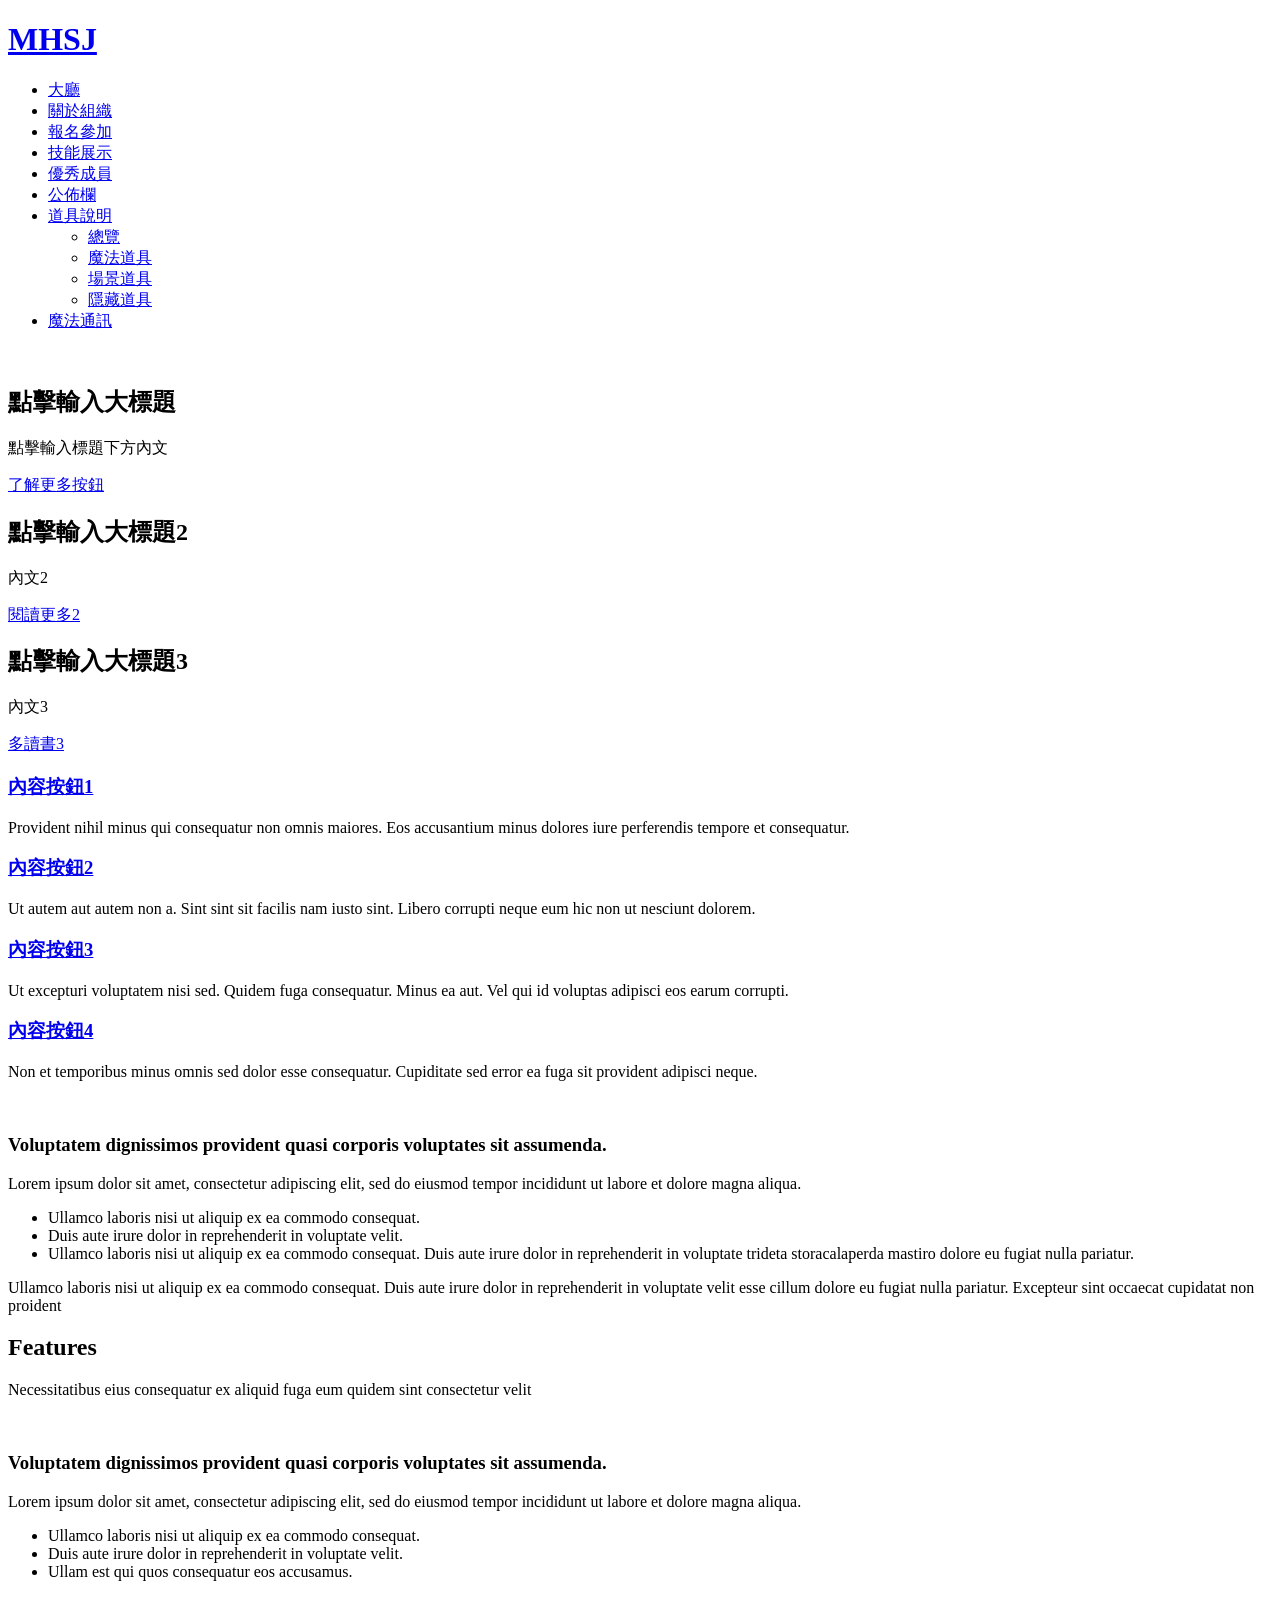
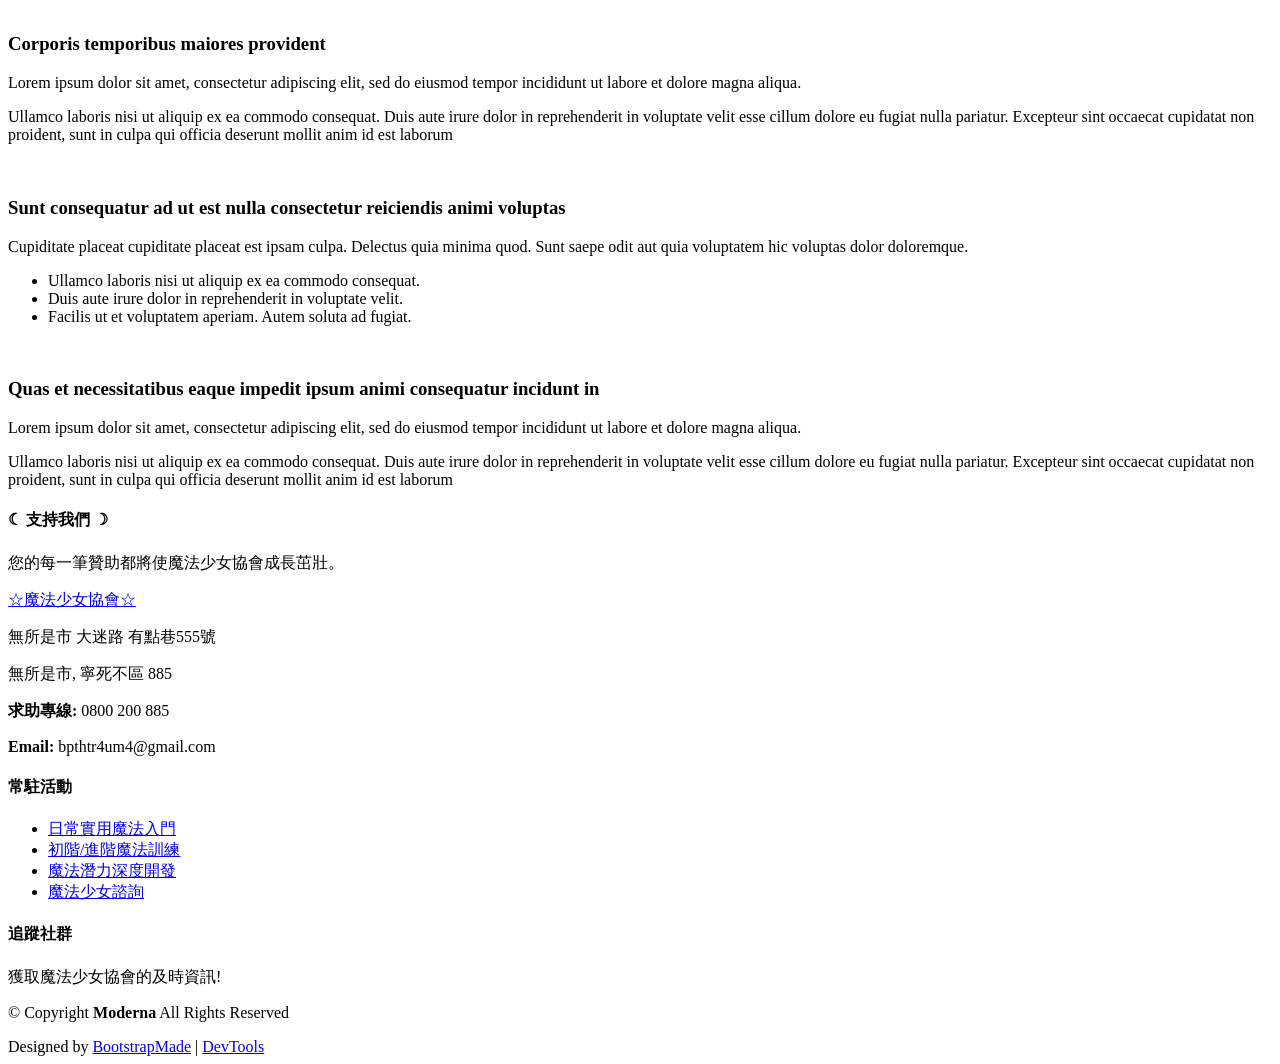
==== index.html @ a8a5eb90 "Add files via upload" ====
<!DOCTYPE html>
<html lang="zh-Hant">

<head>
  <meta charset="utf-8">
  <meta content="width=device-width, initial-scale=1.0" name="viewport">
  <title>網頁名稱</title>
  <meta name="description" content="不寫也行，寫了增加曝光率">
  <meta name="keywords" content="不寫也行，寫了增加曝光率">

  <!-- Favicons -->
  <link href="assets/img/favicon.png" rel="icon">
  <link href="assets/img/apple-touch-icon.png" rel="apple-touch-icon">

  <!-- Fonts -->
  <link href="https://fonts.googleapis.com" rel="preconnect">
  <link href="https://fonts.gstatic.com" rel="preconnect" crossorigin>
  <link href="https://fonts.googleapis.com/css2?family=Roboto:ital,wght@0,100;0,300;0,400;0,500;0,700;0,900;1,100;1,300;1,400;1,500;1,700;1,900&family=Poppins:ital,wght@0,100;0,200;0,300;0,400;0,500;0,600;0,700;0,800;0,900;1,100;1,200;1,300;1,400;1,500;1,600;1,700;1,800;1,900&family=Raleway:ital,wght@0,100;0,200;0,300;0,400;0,500;0,600;0,700;0,800;0,900;1,100;1,200;1,300;1,400;1,500;1,600;1,700;1,800;1,900&display=swap" rel="stylesheet">

  <!-- Vendor CSS Files -->
  <link href="assets/vendor/bootstrap/css/bootstrap.min.css" rel="stylesheet">
  <link href="assets/vendor/bootstrap-icons/bootstrap-icons.css" rel="stylesheet">
  <link href="assets/vendor/aos/aos.css" rel="stylesheet">
  <link href="assets/vendor/glightbox/css/glightbox.min.css" rel="stylesheet">
  <link href="assets/vendor/swiper/swiper-bundle.min.css" rel="stylesheet">

  <!-- Main CSS File -->
  <link href="assets/css/main.css" rel="stylesheet">

  <!-- =======================================================
  * Template Name: Moderna
  * Template URL: https://bootstrapmade.com/free-bootstrap-template-corporate-moderna/
  * Updated: Aug 07 2024 with Bootstrap v5.3.3
  * Author: BootstrapMade.com
  * License: https://bootstrapmade.com/license/
  ======================================================== -->
</head>

<body class="index-page">

  <header id="header" class="header d-flex align-items-center fixed-top">
    <div class="container-fluid container-xl position-relative d-flex align-items-center justify-content-between">

      <a href="index.html" class="logo d-flex align-items-center">
        <!-- Uncomment the line below if you also wish to use an image logo -->
        <!-- <img src="assets/img/logo.png" alt=""> -->
        <h1 class="sitename">MHSJ</h1>
      </a>

      <nav id="navmenu" class="navmenu">
        <ul>
          <li><a href="index.html" class="active">大廳</a></li>
          <li><a href="about.html">關於組織</a></li>
          <li><a href="services.html">報名參加</a></li>
          <li><a href="portfolio.html">技能展示</a></li>
          <li><a href="team.html">優秀成員</a></li>
          <li><a href="blog.html">公佈欄</a></li>
          <li class="dropdown"><a href="#"><span>道具說明</span> <i class="bi bi-chevron-down toggle-dropdown"></i></a>
            <ul>
              <li><a href="#">總覽</a></li>
             <!-- <li class="dropdown"><a href="#"><span>Deep Dropdown</span> <i class="bi bi-chevron-down toggle-dropdown"></i></a>
                <ul>
                  <li><a href="#">第一項</a></li>
                  <li><a href="#">第二項</a></li>
                  <li><a href="#">第三項</a></li>
                  <li><a href="#">第四項</a></li>
                </ul>-->

              </li>
              <li><a href="#">魔法道具</a></li>
              <li><a href="#">場景道具</a></li>
              <li><a href="#">隱藏道具</a></li>
            </ul>
          </li>
          <li><a href="contact.html">魔法通訊</a></li>
        </ul>
        <i class="mobile-nav-toggle d-xl-none bi bi-list"></i>
      </nav>

    </div>
  </header>

  <main class="main">

    <!-- Hero Section -->
    <section id="hero" class="hero section dark-background">

      <img src="assets/img/hero-bg.webp" alt="" data-aos="fade-in">

      <div id="hero-carousel" class="carousel carousel-fade" data-bs-ride="carousel" data-bs-interval="5000">

        <div class="container position-relative">

         <div class="carousel-item active">
  <div class="carousel-container">
    <!-- 加上了 class="anim-title" -->
    <h2 class="anim-title">點擊輸入大標題</h2>
    <p>點擊輸入標題下方內文</p>
    <a href="#about" class="btn-get-started">了解更多按鈕</a>
  </div>
</div><!-- End Carousel Item -->

          <div class="carousel-item">
            <div class="carousel-container">
              <h2>點擊輸入大標題2</h2>
              <p>內文2</p>
              <a href="#about" class="btn-get-started">閱讀更多2</a>
            </div>
          </div><!-- End Carousel Item -->

          <div class="carousel-item">
            <div class="carousel-container">
              <h2>點擊輸入大標題3</h2>
              <p>內文3</p>
              <a href="#about" class="btn-get-started">多讀書3</a>
            </div>
          </div><!-- End Carousel Item -->

          <a class="carousel-control-prev" href="#hero-carousel" role="button" data-bs-slide="prev">
            <span class="carousel-control-prev-icon bi bi-chevron-left" aria-hidden="true"></span>
          </a>

          <a class="carousel-control-next" href="#hero-carousel" role="button" data-bs-slide="next">
            <span class="carousel-control-next-icon bi bi-chevron-right" aria-hidden="true"></span>
          </a>

          <ol class="carousel-indicators"></ol>

        </div>

      </div>

    </section><!-- /Hero Section -->

    <!-- Featured Services Section -->
    <section id="featured-services" class="featured-services section">

      <div class="container">

        <div class="row gy-4">

          <div class="col-lg-3 col-md-6" data-aos="fade-up" data-aos-delay="100">
            <div class="service-item item-cyan position-relative">
              <div class="icon">
                <i class="bi bi-activity"></i>
              </div>
              <a href="service-details.html" class="stretched-link">
                <h3>內容按鈕1</h3>
              </a>
              <p>Provident nihil minus qui consequatur non omnis maiores. Eos accusantium minus dolores iure perferendis tempore et consequatur.</p>
            </div>
          </div><!-- End Service Item -->

          <div class="col-lg-3 col-md-6" data-aos="fade-up" data-aos-delay="200">
            <div class="service-item item-orange position-relative">
              <div class="icon">
                <i class="bi bi-broadcast"></i>
              </div>
              <a href="service-details.html" class="stretched-link">
                <h3>內容按鈕2</h3>
              </a>
              <p>Ut autem aut autem non a. Sint sint sit facilis nam iusto sint. Libero corrupti neque eum hic non ut nesciunt dolorem.</p>
            </div>
          </div><!-- End Service Item -->

          <div class="col-lg-3 col-md-6" data-aos="fade-up" data-aos-delay="300">
            <div class="service-item item-teal position-relative">
              <div class="icon">
                <i class="bi bi-easel"></i>
              </div>
              <a href="service-details.html" class="stretched-link">
                <h3>內容按鈕3</h3>
              </a>
              <p>Ut excepturi voluptatem nisi sed. Quidem fuga consequatur. Minus ea aut. Vel qui id voluptas adipisci eos earum corrupti.</p>
            </div>
          </div><!-- End Service Item -->

          <div class="col-lg-3 col-md-6" data-aos="fade-up" data-aos-delay="400">
            <div class="service-item item-red position-relative">
              <div class="icon">
                <i class="bi bi-bounding-box-circles"></i>
              </div>
              <a href="service-details.html" class="stretched-link">
                <h3>內容按鈕4</h3>
              </a>
              <p>Non et temporibus minus omnis sed dolor esse consequatur. Cupiditate sed error ea fuga sit provident adipisci neque.</p>
              <a href="service-details.html" class="stretched-link"></a>
            </div>
          </div><!-- End Service Item -->
        </div>

      </div>

    </section><!-- /Featured Services Section -->

    <!-- About Section -->
    <section id="about" class="about section light-background">

      <div class="container">

        <div class="row gy-4">
          <div class="col-lg-6 position-relative align-self-start" data-aos="fade-up" data-aos-delay="100">
            <img src="assets/img/about.jpg" class="img-fluid" alt="">
            <a href="https://www.youtube.com/watch?v=Y7f98aduVJ8" class="glightbox pulsating-play-btn"></a>
          </div>
          <div class="col-lg-6 content" data-aos="fade-up" data-aos-delay="200">
            <h3>Voluptatem dignissimos provident quasi corporis voluptates sit assumenda.</h3>
            <p class="fst-italic">
              Lorem ipsum dolor sit amet, consectetur adipiscing elit, sed do eiusmod tempor incididunt ut labore et dolore
              magna aliqua.
            </p>
            <ul>
              <li><i class="bi bi-check2-all"></i> <span>Ullamco laboris nisi ut aliquip ex ea commodo consequat.</span></li>
              <li><i class="bi bi-check2-all"></i> <span>Duis aute irure dolor in reprehenderit in voluptate velit.</span></li>
              <li><i class="bi bi-check2-all"></i> <span>Ullamco laboris nisi ut aliquip ex ea commodo consequat. Duis aute irure dolor in reprehenderit in voluptate trideta storacalaperda mastiro dolore eu fugiat nulla pariatur.</span></li>
            </ul>
            <p>
              Ullamco laboris nisi ut aliquip ex ea commodo consequat. Duis aute irure dolor in reprehenderit in voluptate
              velit esse cillum dolore eu fugiat nulla pariatur. Excepteur sint occaecat cupidatat non proident
            </p>
          </div>
        </div>

      </div>

    </section><!-- /About Section -->

    <!-- Features Section -->
    <section id="features" class="features section">

      <!-- Section Title -->
      <div class="container section-title" data-aos="fade-up">
        <h2>Features</h2>
        <p>Necessitatibus eius consequatur ex aliquid fuga eum quidem sint consectetur velit</p>
      </div><!-- End Section Title -->

      <div class="container">

        <div class="row gy-4 align-items-center features-item">
          <div class="col-md-5 d-flex align-items-center" data-aos="zoom-out" data-aos-delay="100">
            <img src="assets/img/features-1.svg" class="img-fluid" alt="">
          </div>
          <div class="col-md-7" data-aos="fade-up" data-aos-delay="100">
            <h3>Voluptatem dignissimos provident quasi corporis voluptates sit assumenda.</h3>
            <p class="fst-italic">
              Lorem ipsum dolor sit amet, consectetur adipiscing elit, sed do eiusmod tempor incididunt ut labore et dolore
              magna aliqua.
            </p>
            <ul>
              <li><i class="bi bi-check"></i><span> Ullamco laboris nisi ut aliquip ex ea commodo consequat.</span></li>
              <li><i class="bi bi-check"></i> <span>Duis aute irure dolor in reprehenderit in voluptate velit.</span></li>
              <li><i class="bi bi-check"></i> <span>Ullam est qui quos consequatur eos accusamus.</span></li>
            </ul>
          </div>
        </div><!-- Features Item -->

        <div class="row gy-4 align-items-center features-item">
          <div class="col-md-5 order-1 order-md-2 d-flex align-items-center" data-aos="zoom-out" data-aos-delay="200">
            <img src="assets/img/features-2.svg" class="img-fluid" alt="">
          </div>
          <div class="col-md-7 order-2 order-md-1" data-aos="fade-up" data-aos-delay="200">
            <h3>Corporis temporibus maiores provident</h3>
            <p class="fst-italic">
              Lorem ipsum dolor sit amet, consectetur adipiscing elit, sed do eiusmod tempor incididunt ut labore et dolore
              magna aliqua.
            </p>
            <p>
              Ullamco laboris nisi ut aliquip ex ea commodo consequat. Duis aute irure dolor in reprehenderit in voluptate
              velit esse cillum dolore eu fugiat nulla pariatur. Excepteur sint occaecat cupidatat non proident, sunt in
              culpa qui officia deserunt mollit anim id est laborum
            </p>
          </div>
        </div><!-- Features Item -->

        <div class="row gy-4 align-items-center features-item">
          <div class="col-md-5 d-flex align-items-center" data-aos="zoom-out">
            <img src="assets/img/features-3.svg" class="img-fluid" alt="">
          </div>
          <div class="col-md-7" data-aos="fade-up">
            <h3>Sunt consequatur ad ut est nulla consectetur reiciendis animi voluptas</h3>
            <p>Cupiditate placeat cupiditate placeat est ipsam culpa. Delectus quia minima quod. Sunt saepe odit aut quia voluptatem hic voluptas dolor doloremque.</p>
            <ul>
              <li><i class="bi bi-check"></i> <span>Ullamco laboris nisi ut aliquip ex ea commodo consequat.</span></li>
              <li><i class="bi bi-check"></i><span> Duis aute irure dolor in reprehenderit in voluptate velit.</span></li>
              <li><i class="bi bi-check"></i> <span>Facilis ut et voluptatem aperiam. Autem soluta ad fugiat</span>.</li>
            </ul>
          </div>
        </div><!-- Features Item -->

        <div class="row gy-4 align-items-center features-item">
          <div class="col-md-5 order-1 order-md-2 d-flex align-items-center" data-aos="zoom-out">
            <img src="assets/img/features-4.svg" class="img-fluid" alt="">
          </div>
          <div class="col-md-7 order-2 order-md-1" data-aos="fade-up">
            <h3>Quas et necessitatibus eaque impedit ipsum animi consequatur incidunt in</h3>
            <p class="fst-italic">
              Lorem ipsum dolor sit amet, consectetur adipiscing elit, sed do eiusmod tempor incididunt ut labore et dolore
              magna aliqua.
            </p>
            <p>
              Ullamco laboris nisi ut aliquip ex ea commodo consequat. Duis aute irure dolor in reprehenderit in voluptate
              velit esse cillum dolore eu fugiat nulla pariatur. Excepteur sint occaecat cupidatat non proident, sunt in
              culpa qui officia deserunt mollit anim id est laborum
            </p>
          </div>
        </div><!-- Features Item -->

      </div>

    </section><!-- /Features Section -->

  </main>

  <footer id="footer" class="footer dark-background">

    <div class="footer-newsletter">
      <div class="container">
        <div class="row justify-content-center text-center">
          <div class="col-lg-6">
            <h4 class="anim-title">☾ 支持我們 ☽</h4>
            <p>您的每一筆贊助都將使魔法少女協會成長茁壯。</p>
            <!--(這邊是原先拿來訂閱的功能)
            <form action="forms/newsletter.php" method="post" class="php-email-form">
              <div class="newsletter-form"><input type="email" name="email"><input type="submit" value="Subscribe"></div>
              <div class="loading">Loading</div>
              <div class="error-message"></div>
              <div class="sent-message">Your subscription request has been sent. Thank you!</div>-->
            </form>
          </div>
        </div>
      </div>
    </div>

    <div class="container footer-top">
      <div class="row gy-4">
        <div class="col-lg-4 col-md-6 footer-about">
          <a href="index.html" class="d-flex align-items-center">
            <span class="sitename">☆魔法少女協會☆</span>
          </a>
          <div class="footer-contact pt-3">
            <p>無所是市 大迷路 有點巷555號</p>
            <p>無所是市, 寧死不區 885</p>
            <p class="mt-3"><strong>求助專線:</strong> <span> 0800 200 885</span></p>
            <p><strong>Email:</strong> <span>bpthtr4um4@gmail.com</span></p>
          </div>
        </div>
        
        <div class="col-lg-2 col-md-3 footer-links">
          <h4>常駐活動</h4>
          <ul>
            <li><i class="bi bi-chevron-right"></i> <a href="#">日常實用魔法入門</a></li>
            <li><i class="bi bi-chevron-right"></i> <a href="#">初階/進階魔法訓練</a></li>
            <li><i class="bi bi-chevron-right"></i> <a href="#">魔法潛力深度開發</a></li>
            <li><i class="bi bi-chevron-right"></i> <a href="#">魔法少女諮詢</a></li>
          </ul>
        </div>

        <div class="col-lg-2 col-md-3 footer-links">
          <!--<h4>Useful Links</h4>
          <ul>
            <li><i class="bi bi-chevron-right"></i> <a href="#">Home</a></li>
            <li><i class="bi bi-chevron-right"></i> <a href="#">About us</a></li>
            <li><i class="bi bi-chevron-right"></i> <a href="#">Services</a></li>
            <li><i class="bi bi-chevron-right"></i> <a href="#">Terms of service</a></li>
          </ul>-->
        </div>


        <div class="col-lg-4 col-md-12">
          <h4>追蹤社群</h4>
          <p>獲取魔法少女協會的及時資訊!</p>
          <div class="social-links d-flex">
            <a href="" ><i class="bi bi-twitter-x"></i></a>
            <a href=""><i class="bi bi-facebook"></i></a>
            <a href=""><i class="bi bi-instagram"></i></a>
           <!--href=""><i class="bi bi-linkedin"></i></a>-->
          </div>
        </div>

      </div>
    </div>

    <div class="container copyright text-center mt-4">
      <p>© <span>Copyright</span> <strong class="px-1 sitename">Moderna</strong> <span>All Rights Reserved</span></p>
      <div class="credits">
        <!-- All the links in the footer should remain intact. -->
        <!-- You can delete the links only if you've purchased the pro version. -->
        <!-- Licensing information: https://bootstrapmade.com/license/ -->
        <!-- Purchase the pro version with working PHP/AJAX contact form: [buy-url] -->
        Designed by <a href="https://bootstrapmade.com/">BootstrapMade</a> | <a href="https://bootstrapmade.com/tools/">DevTools</a>
      </div>
    </div>

  </footer>

  <!-- Scroll Top -->
  <a href="#" id="scroll-top" class="scroll-top d-flex align-items-center justify-content-center"><i class="bi bi-arrow-up-short"></i></a>

  <!-- Preloader -->
  <div id="preloader"></div>

  <!-- Vendor JS Files -->
  <script src="assets/vendor/bootstrap/js/bootstrap.bundle.min.js"></script>
  <script src="assets/vendor/php-email-form/validate.js"></script>
  <script src="assets/vendor/aos/aos.js"></script>
  <script src="assets/vendor/glightbox/js/glightbox.min.js"></script>
  <script src="assets/vendor/purecounter/purecounter_vanilla.js"></script>
  <script src="assets/vendor/swiper/swiper-bundle.min.js"></script>
  <script src="assets/vendor/waypoints/noframework.waypoints.js"></script>
  <script src="assets/vendor/imagesloaded/imagesloaded.pkgd.min.js"></script>
  <script src="assets/vendor/isotope-layout/isotope.pkgd.min.js"></script>

  <!-- Main JS File -->
  <script src="assets/js/main.js"></script>

</body>

</html>
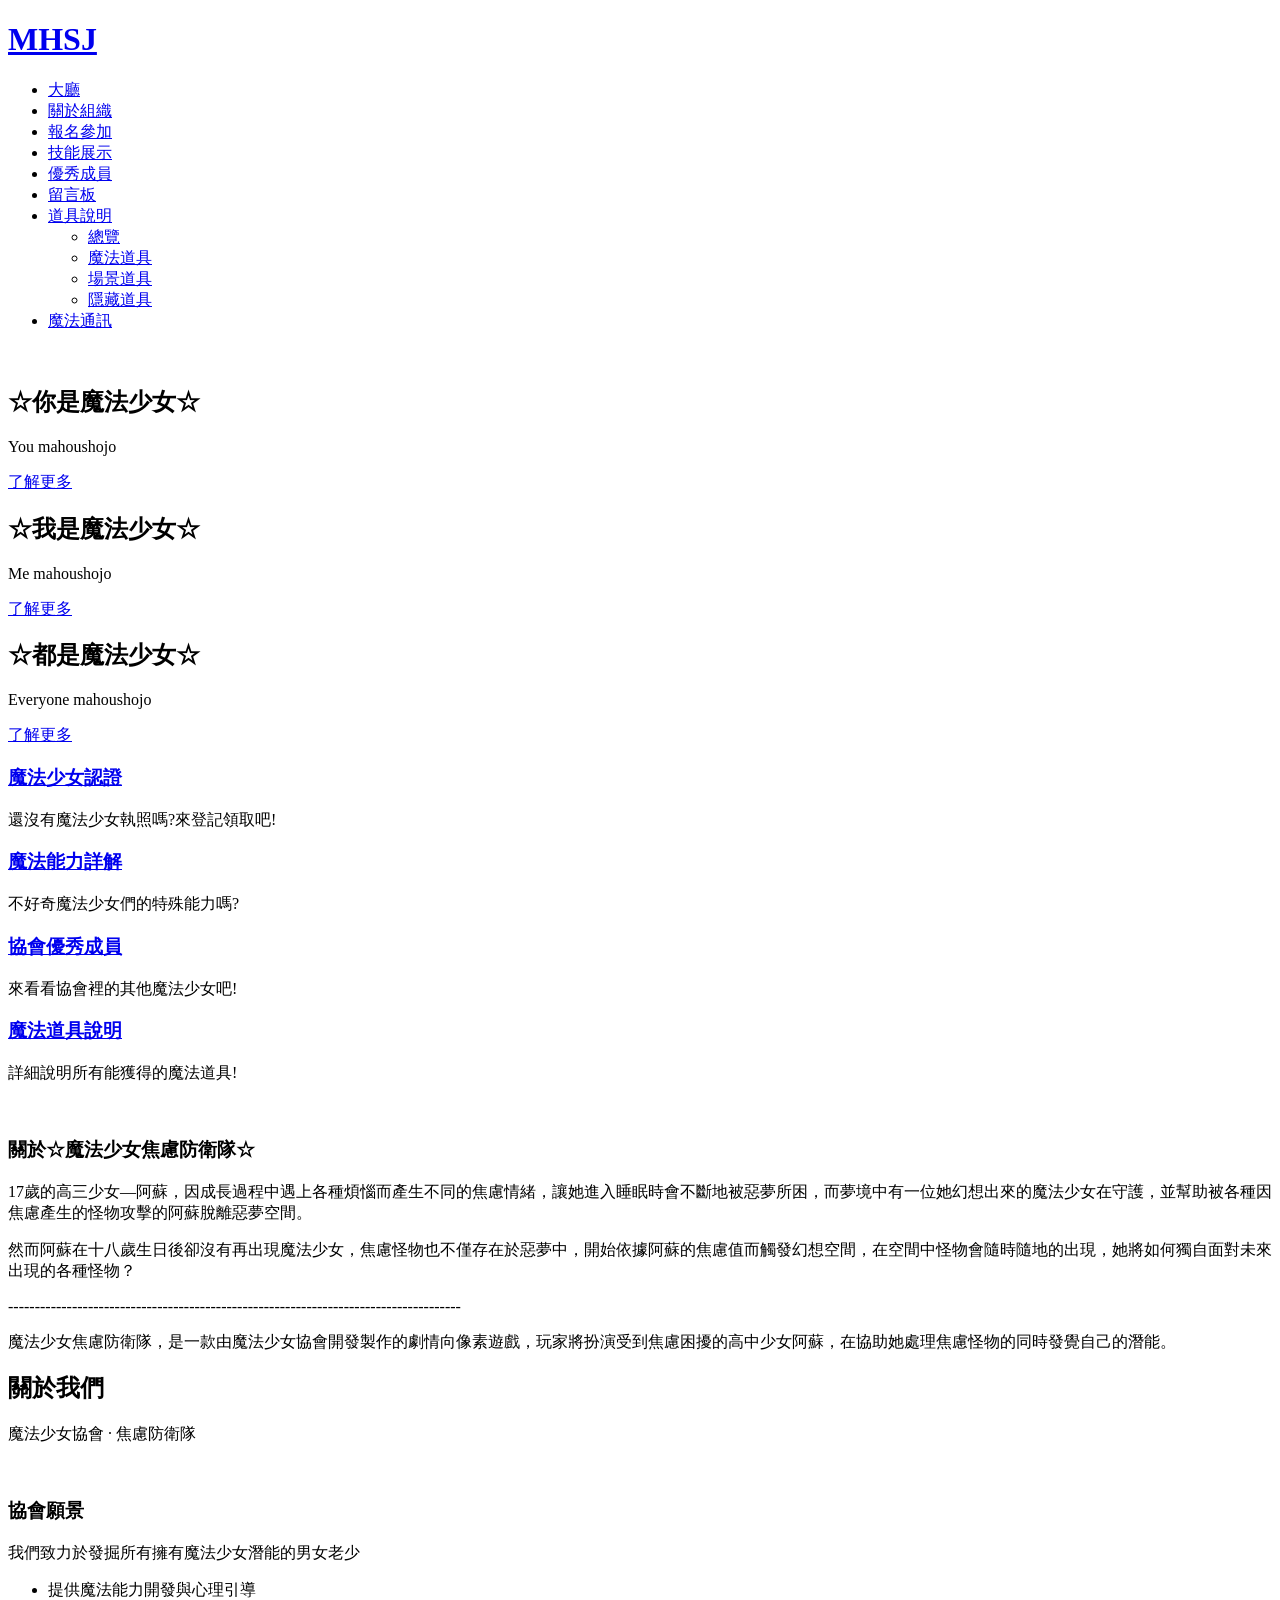
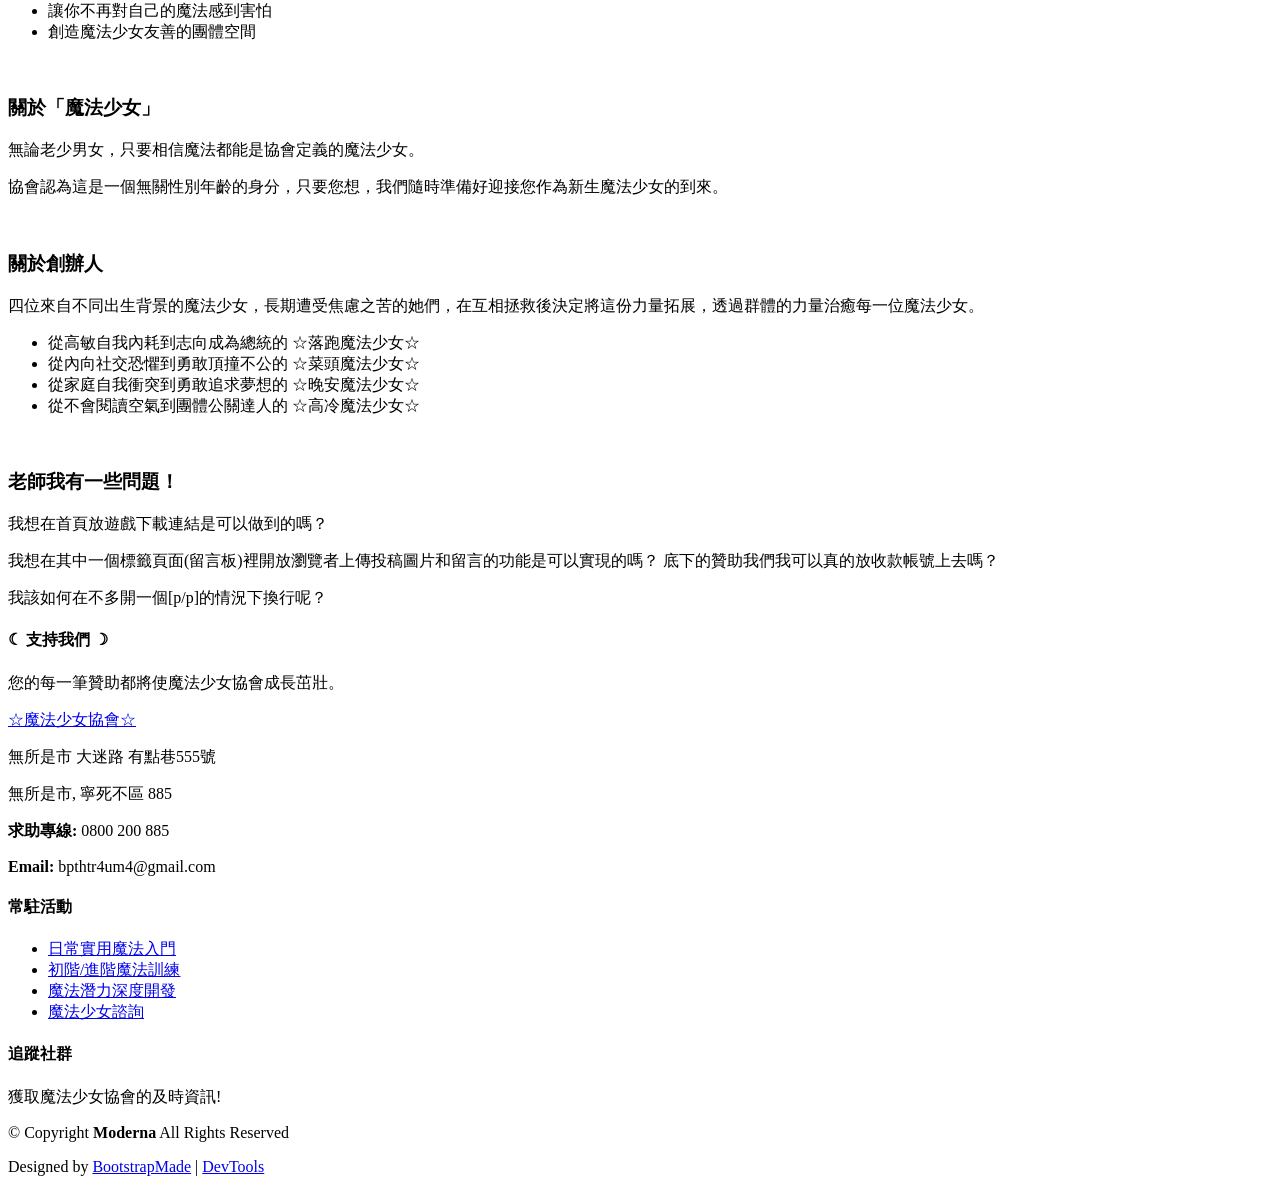
==== commit 64da42b3: "Add files via upload" ====
--- a/index.html
+++ b/index.html
@@ -44,7 +44,7 @@
       <a href="index.html" class="logo d-flex align-items-center">
         <!-- Uncomment the line below if you also wish to use an image logo -->
         <!-- <img src="assets/img/logo.png" alt=""> -->
-        <h1 class="sitename">MHSJ</h1>
+        <h1 class="sitename" >MHSJ</h1>
       </a>
 
       <nav id="navmenu" class="navmenu">
@@ -54,7 +54,7 @@
           <li><a href="services.html">報名參加</a></li>
           <li><a href="portfolio.html">技能展示</a></li>
           <li><a href="team.html">優秀成員</a></li>
-          <li><a href="blog.html">公佈欄</a></li>
+          <li><a href="blog.html">留言板</a></li>
           <li class="dropdown"><a href="#"><span>道具說明</span> <i class="bi bi-chevron-down toggle-dropdown"></i></a>
             <ul>
               <li><a href="#">總覽</a></li>
@@ -94,25 +94,25 @@
          <div class="carousel-item active">
   <div class="carousel-container">
     <!-- 加上了 class="anim-title" -->
-    <h2 class="anim-title">點擊輸入大標題</h2>
-    <p>點擊輸入標題下方內文</p>
-    <a href="#about" class="btn-get-started">了解更多按鈕</a>
+    <h2 class="anim-title">☆你是魔法少女☆</h2>
+    <p>You mahoushojo</p>
+    <a href="#about" class="btn-get-started">了解更多</a>
   </div>
 </div><!-- End Carousel Item -->
 
           <div class="carousel-item">
             <div class="carousel-container">
-              <h2>點擊輸入大標題2</h2>
-              <p>內文2</p>
-              <a href="#about" class="btn-get-started">閱讀更多2</a>
+              <h2 class="anim-title">☆我是魔法少女☆</h2>
+              <p>Me mahoushojo</p>
+              <a href="#about" class="btn-get-started">了解更多</a>
             </div>
           </div><!-- End Carousel Item -->
 
           <div class="carousel-item">
             <div class="carousel-container">
-              <h2>點擊輸入大標題3</h2>
-              <p>內文3</p>
-              <a href="#about" class="btn-get-started">多讀書3</a>
+              <h2 class="anim-title">☆都是魔法少女☆</h2>
+              <p>Everyone mahoushojo</p>
+              <a href="#about" class="btn-get-started">了解更多</a>
             </div>
           </div><!-- End Carousel Item -->
 
@@ -145,9 +145,9 @@
                 <i class="bi bi-activity"></i>
               </div>
               <a href="service-details.html" class="stretched-link">
-                <h3>內容按鈕1</h3>
+                <h3>魔法少女認證</h3>
               </a>
-              <p>Provident nihil minus qui consequatur non omnis maiores. Eos accusantium minus dolores iure perferendis tempore et consequatur.</p>
+              <p>還沒有魔法少女執照嗎?來登記領取吧!</p>
             </div>
           </div><!-- End Service Item -->
 
@@ -157,9 +157,9 @@
                 <i class="bi bi-broadcast"></i>
               </div>
               <a href="service-details.html" class="stretched-link">
-                <h3>內容按鈕2</h3>
+                <h3>魔法能力詳解</h3>
               </a>
-              <p>Ut autem aut autem non a. Sint sint sit facilis nam iusto sint. Libero corrupti neque eum hic non ut nesciunt dolorem.</p>
+              <p>不好奇魔法少女們的特殊能力嗎?</p>
             </div>
           </div><!-- End Service Item -->
 
@@ -169,9 +169,9 @@
                 <i class="bi bi-easel"></i>
               </div>
               <a href="service-details.html" class="stretched-link">
-                <h3>內容按鈕3</h3>
+                <h3>協會優秀成員</h3>
               </a>
-              <p>Ut excepturi voluptatem nisi sed. Quidem fuga consequatur. Minus ea aut. Vel qui id voluptas adipisci eos earum corrupti.</p>
+              <p>來看看協會裡的其他魔法少女吧!</p>
             </div>
           </div><!-- End Service Item -->
 
@@ -181,9 +181,9 @@
                 <i class="bi bi-bounding-box-circles"></i>
               </div>
               <a href="service-details.html" class="stretched-link">
-                <h3>內容按鈕4</h3>
+                <h3>魔法道具說明</h3>
               </a>
-              <p>Non et temporibus minus omnis sed dolor esse consequatur. Cupiditate sed error ea fuga sit provident adipisci neque.</p>
+              <p>詳細說明所有能獲得的魔法道具!</p>
               <a href="service-details.html" class="stretched-link"></a>
             </div>
           </div><!-- End Service Item -->
@@ -204,19 +204,23 @@
             <a href="https://www.youtube.com/watch?v=Y7f98aduVJ8" class="glightbox pulsating-play-btn"></a>
           </div>
           <div class="col-lg-6 content" data-aos="fade-up" data-aos-delay="200">
-            <h3>Voluptatem dignissimos provident quasi corporis voluptates sit assumenda.</h3>
-            <p class="fst-italic">
-              Lorem ipsum dolor sit amet, consectetur adipiscing elit, sed do eiusmod tempor incididunt ut labore et dolore
-              magna aliqua.
+            <h3>關於☆魔法少女焦慮防衛隊☆</h3>
+            <p class="fst-italic">
+              17歲的高三少女—阿蘇，因成長過程中遇上各種煩惱而產生不同的焦慮情緒，讓她進入睡眠時會不斷地被惡夢所困，而夢境中有一位她幻想出來的魔法少女在守護，並幫助被各種因焦慮產生的怪物攻擊的阿蘇脫離惡夢空間。
             </p>
             <ul>
-              <li><i class="bi bi-check2-all"></i> <span>Ullamco laboris nisi ut aliquip ex ea commodo consequat.</span></li>
+             <!-- <li><i class="bi bi-check2-all"></i> <span>Ullamco laboris nisi ut aliquip ex ea commodo consequat.</span></li>
               <li><i class="bi bi-check2-all"></i> <span>Duis aute irure dolor in reprehenderit in voluptate velit.</span></li>
-              <li><i class="bi bi-check2-all"></i> <span>Ullamco laboris nisi ut aliquip ex ea commodo consequat. Duis aute irure dolor in reprehenderit in voluptate trideta storacalaperda mastiro dolore eu fugiat nulla pariatur.</span></li>
+              <li><i class="bi bi-check2-all"></i> <span>Ullamco laboris nisi ut aliquip ex ea commodo consequat. Duis aute irure dolor in reprehenderit in voluptate trideta storacalaperda mastiro dolore eu fugiat nulla pariatur.</span></li>-->
             </ul>
+            <p class="fst-italic">
+              然而阿蘇在十八歲生日後卻沒有再出現魔法少女，焦慮怪物也不僅存在於惡夢中，開始依據阿蘇的焦慮值而觸發幻想空間，在空間中怪物會隨時隨地的出現，她將如何獨自面對未來出現的各種怪物？
+            </p>
             <p>
-              Ullamco laboris nisi ut aliquip ex ea commodo consequat. Duis aute irure dolor in reprehenderit in voluptate
-              velit esse cillum dolore eu fugiat nulla pariatur. Excepteur sint occaecat cupidatat non proident
+                -------------------------------------------------------------------------------------
+            </p>
+            <p>
+              魔法少女焦慮防衛隊，是一款由魔法少女協會開發製作的劇情向像素遊戲，玩家將扮演受到焦慮困擾的高中少女阿蘇，在協助她處理焦慮怪物的同時發覺自己的潛能。
             </p>
           </div>
         </div>
@@ -230,8 +234,8 @@
 
       <!-- Section Title -->
       <div class="container section-title" data-aos="fade-up">
-        <h2>Features</h2>
-        <p>Necessitatibus eius consequatur ex aliquid fuga eum quidem sint consectetur velit</p>
+        <h2>關於我們</h2>
+        <p>魔法少女協會 · 焦慮防衛隊</p>
       </div><!-- End Section Title -->
 
       <div class="container">
@@ -241,15 +245,14 @@
             <img src="assets/img/features-1.svg" class="img-fluid" alt="">
           </div>
           <div class="col-md-7" data-aos="fade-up" data-aos-delay="100">
-            <h3>Voluptatem dignissimos provident quasi corporis voluptates sit assumenda.</h3>
-            <p class="fst-italic">
-              Lorem ipsum dolor sit amet, consectetur adipiscing elit, sed do eiusmod tempor incididunt ut labore et dolore
-              magna aliqua.
+            <h3>協會願景</h3>
+            <p class="fst-italic">
+              我們致力於發掘所有擁有魔法少女潛能的男女老少
             </p>
             <ul>
-              <li><i class="bi bi-check"></i><span> Ullamco laboris nisi ut aliquip ex ea commodo consequat.</span></li>
-              <li><i class="bi bi-check"></i> <span>Duis aute irure dolor in reprehenderit in voluptate velit.</span></li>
-              <li><i class="bi bi-check"></i> <span>Ullam est qui quos consequatur eos accusamus.</span></li>
+              <li><i class="bi bi-check"></i><span> 提供魔法能力開發與心理引導</span></li>
+              <li><i class="bi bi-check"></i> <span>讓你不再對自己的魔法感到害怕</span></li>
+              <li><i class="bi bi-check"></i> <span>創造魔法少女友善的團體空間</span></li>
             </ul>
           </div>
         </div><!-- Features Item -->
@@ -259,15 +262,12 @@
             <img src="assets/img/features-2.svg" class="img-fluid" alt="">
           </div>
           <div class="col-md-7 order-2 order-md-1" data-aos="fade-up" data-aos-delay="200">
-            <h3>Corporis temporibus maiores provident</h3>
-            <p class="fst-italic">
-              Lorem ipsum dolor sit amet, consectetur adipiscing elit, sed do eiusmod tempor incididunt ut labore et dolore
-              magna aliqua.
+            <h3>關於「魔法少女」</h3>
+            <p class="fst-italic">
+              無論老少男女，只要相信魔法都能是協會定義的魔法少女。
             </p>
             <p>
-              Ullamco laboris nisi ut aliquip ex ea commodo consequat. Duis aute irure dolor in reprehenderit in voluptate
-              velit esse cillum dolore eu fugiat nulla pariatur. Excepteur sint occaecat cupidatat non proident, sunt in
-              culpa qui officia deserunt mollit anim id est laborum
+              協會認為這是一個無關性別年齡的身分，只要您想，我們隨時準備好迎接您作為新生魔法少女的到來。
             </p>
           </div>
         </div><!-- Features Item -->
@@ -277,12 +277,13 @@
             <img src="assets/img/features-3.svg" class="img-fluid" alt="">
           </div>
           <div class="col-md-7" data-aos="fade-up">
-            <h3>Sunt consequatur ad ut est nulla consectetur reiciendis animi voluptas</h3>
-            <p>Cupiditate placeat cupiditate placeat est ipsam culpa. Delectus quia minima quod. Sunt saepe odit aut quia voluptatem hic voluptas dolor doloremque.</p>
+            <h3>關於創辦人</h3>
+            <p>四位來自不同出生背景的魔法少女，長期遭受焦慮之苦的她們，在互相拯救後決定將這份力量拓展，透過群體的力量治癒每一位魔法少女。</p>
             <ul>
-              <li><i class="bi bi-check"></i> <span>Ullamco laboris nisi ut aliquip ex ea commodo consequat.</span></li>
-              <li><i class="bi bi-check"></i><span> Duis aute irure dolor in reprehenderit in voluptate velit.</span></li>
-              <li><i class="bi bi-check"></i> <span>Facilis ut et voluptatem aperiam. Autem soluta ad fugiat</span>.</li>
+              <li><i class="bi bi-check"></i> <span>從高敏自我內耗到志向成為總統的 ☆落跑魔法少女☆</span></li>
+              <li><i class="bi bi-check"></i> <span>從內向社交恐懼到勇敢頂撞不公的 ☆菜頭魔法少女☆</span></li>
+              <li><i class="bi bi-check"></i> <span>從家庭自我衝突到勇敢追求夢想的 ☆晚安魔法少女☆</span></li>
+              <li><i class="bi bi-check"></i> <span>從不會閱讀空氣到團體公關達人的 ☆高冷魔法少女☆</span></li>
             </ul>
           </div>
         </div><!-- Features Item -->
@@ -292,15 +293,16 @@
             <img src="assets/img/features-4.svg" class="img-fluid" alt="">
           </div>
           <div class="col-md-7 order-2 order-md-1" data-aos="fade-up">
-            <h3>Quas et necessitatibus eaque impedit ipsum animi consequatur incidunt in</h3>
-            <p class="fst-italic">
-              Lorem ipsum dolor sit amet, consectetur adipiscing elit, sed do eiusmod tempor incididunt ut labore et dolore
-              magna aliqua.
+            <h3>老師我有一些問題！</h3>
+            <p class="fst-italic">
+              我想在首頁放遊戲下載連結是可以做到的嗎？
             </p>
             <p>
-              Ullamco laboris nisi ut aliquip ex ea commodo consequat. Duis aute irure dolor in reprehenderit in voluptate
-              velit esse cillum dolore eu fugiat nulla pariatur. Excepteur sint occaecat cupidatat non proident, sunt in
-              culpa qui officia deserunt mollit anim id est laborum
+              我想在其中一個標籤頁面(留言板)裡開放瀏覽者上傳投稿圖片和留言的功能是可以實現的嗎？
+              底下的贊助我們我可以真的放收款帳號上去嗎？
+            </p>
+            <p class="fst-italic">
+              我該如何在不多開一個[p/p]的情況下換行呢？
             </p>
           </div>
         </div><!-- Features Item -->
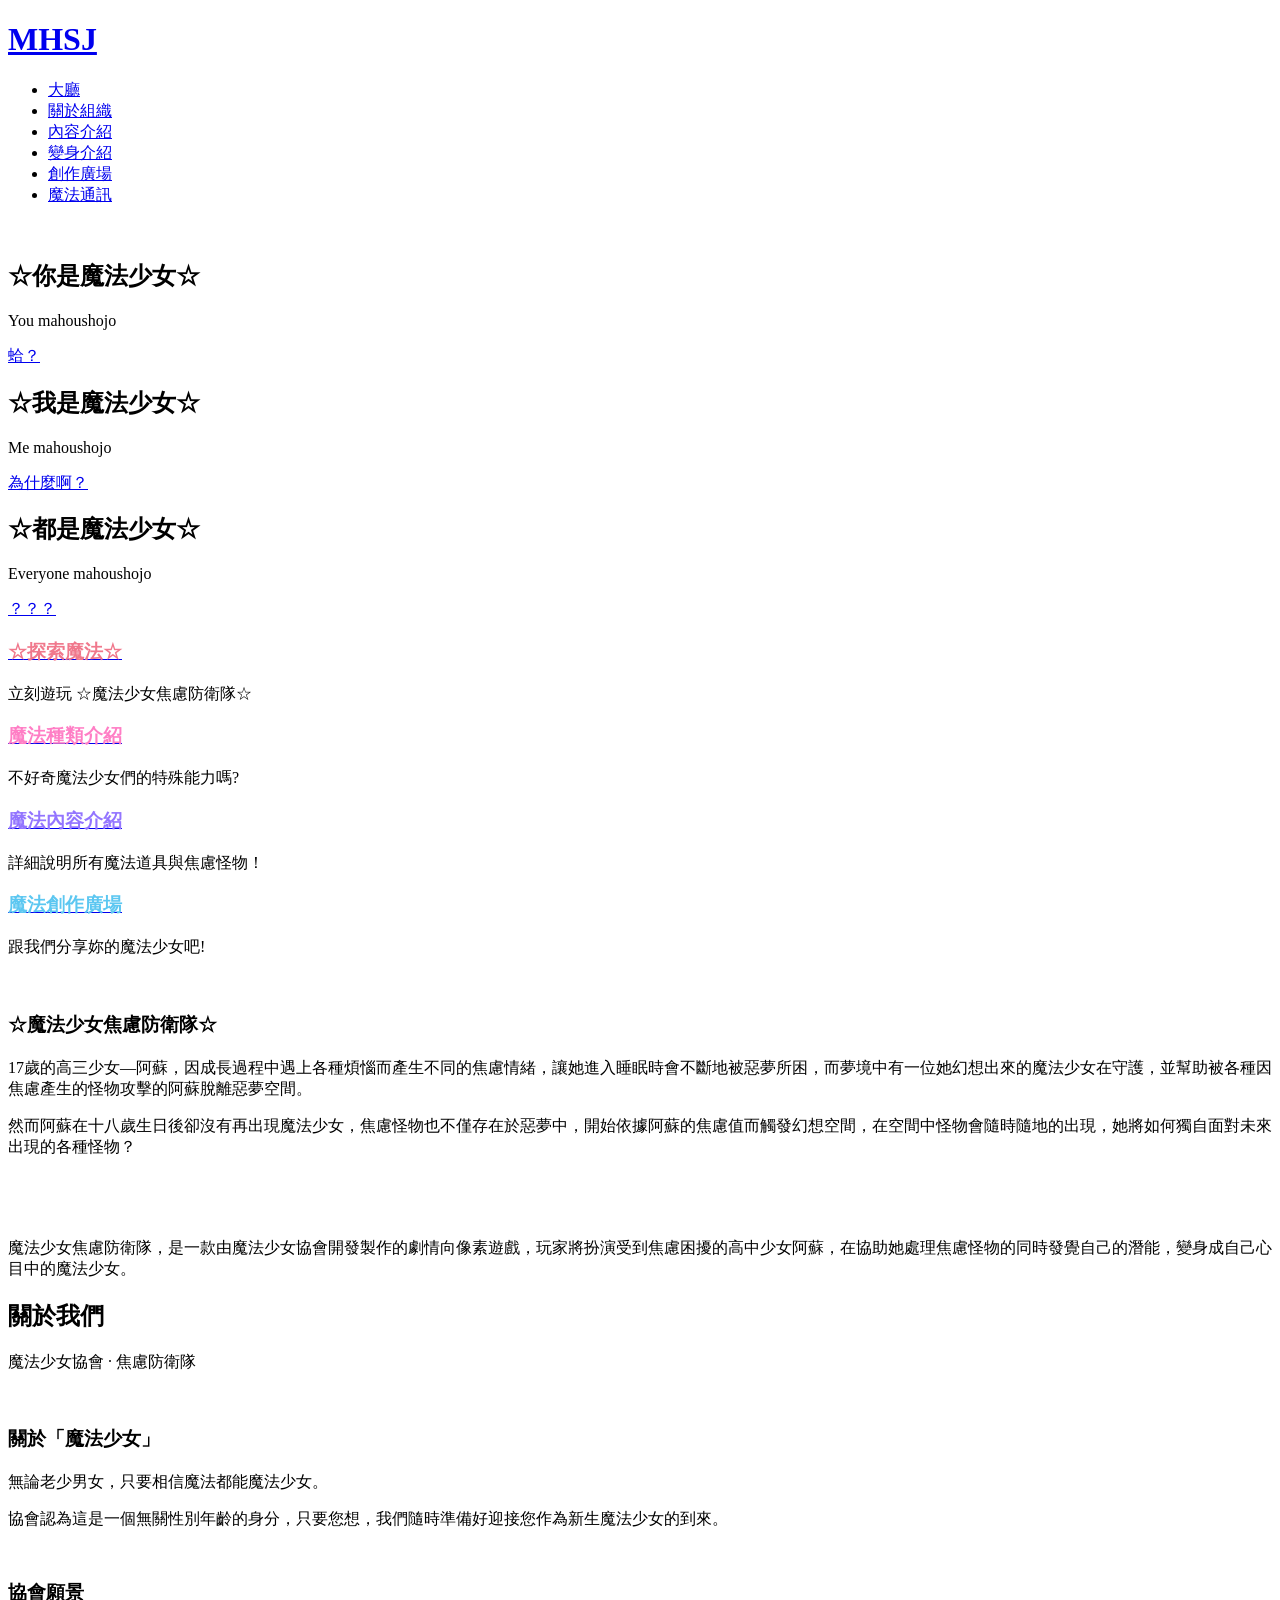
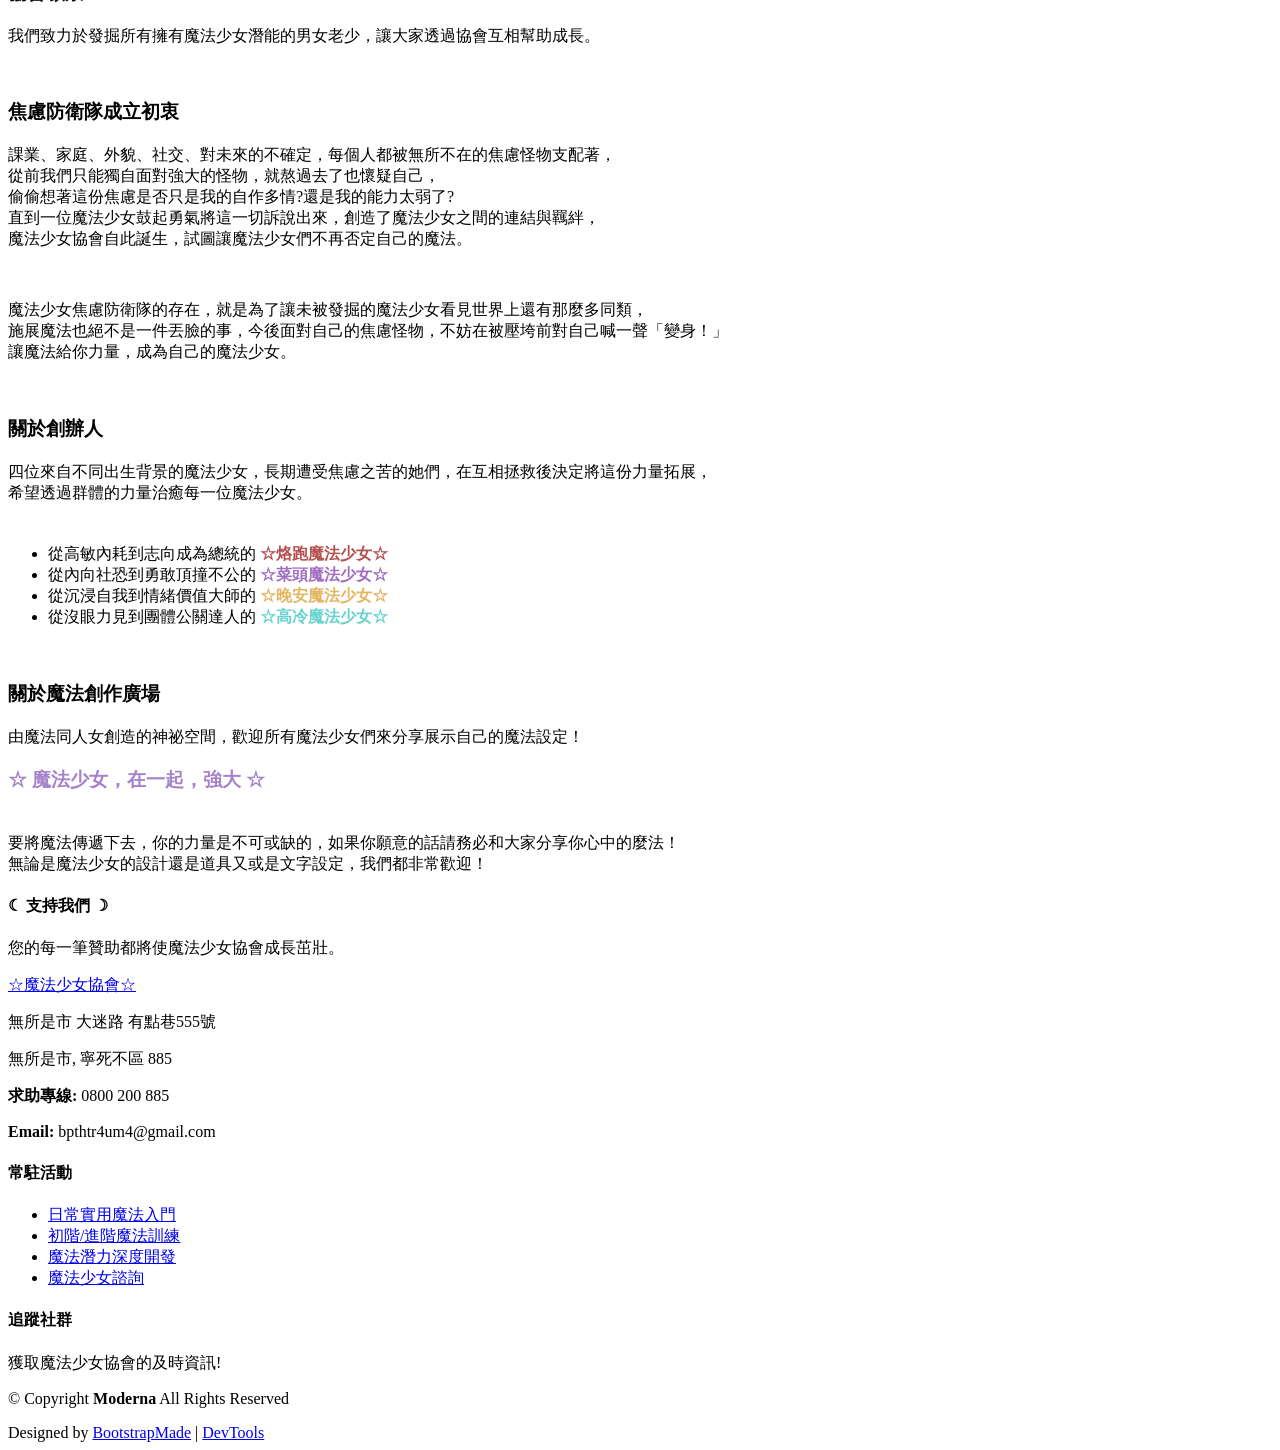
==== commit 4f3b0fff: "Add files via upload" ====
--- a/index.html
+++ b/index.html
@@ -4,7 +4,7 @@
 <head>
   <meta charset="utf-8">
   <meta content="width=device-width, initial-scale=1.0" name="viewport">
-  <title>網頁名稱</title>
+  <title>☆魔法少女協會☆</title>
   <meta name="description" content="不寫也行，寫了增加曝光率">
   <meta name="keywords" content="不寫也行，寫了增加曝光率">
 
@@ -51,41 +51,40 @@
         <ul>
           <li><a href="index.html" class="active">大廳</a></li>
           <li><a href="about.html">關於組織</a></li>
-          <li><a href="services.html">報名參加</a></li>
-          <li><a href="portfolio.html">技能展示</a></li>
-          <li><a href="team.html">優秀成員</a></li>
-          <li><a href="blog.html">留言板</a></li>
-          <li class="dropdown"><a href="#"><span>道具說明</span> <i class="bi bi-chevron-down toggle-dropdown"></i></a>
+          <li><a href="portfolio.html">內容介紹</a></li>
+          <li><a href="team.html">變身介紹</a></li>
+          <li><a href="blog.html">創作廣場</a></li>
+          <li><a href="contact.html">魔法通訊</a></li>
+        </ul>
+        <i class="mobile-nav-toggle d-xl-none bi bi-list"></i>
+      </nav>
+    </div>
+  </header>
+  <!--
+          <li class="dropdown"><a href="#"><span>內容介紹</span> <i class="bi bi-chevron-down toggle-dropdown"></i></a>
             <ul>
               <li><a href="#">總覽</a></li>
-             <!-- <li class="dropdown"><a href="#"><span>Deep Dropdown</span> <i class="bi bi-chevron-down toggle-dropdown"></i></a>
+              <li class="dropdown"><a href="#"><span>Deep Dropdown</span> <i class="bi bi-chevron-down toggle-dropdown"></i></a>
                 <ul>
                   <li><a href="#">第一項</a></li>
                   <li><a href="#">第二項</a></li>
                   <li><a href="#">第三項</a></li>
                   <li><a href="#">第四項</a></li>
-                </ul>-->
+                </ul>
 
               </li>
               <li><a href="#">魔法道具</a></li>
               <li><a href="#">場景道具</a></li>
               <li><a href="#">隱藏道具</a></li>
             </ul>
-          </li>
-          <li><a href="contact.html">魔法通訊</a></li>
-        </ul>
-        <i class="mobile-nav-toggle d-xl-none bi bi-list"></i>
-      </nav>
-
-    </div>
-  </header>
+          </li>-->
 
   <main class="main">
 
     <!-- Hero Section -->
     <section id="hero" class="hero section dark-background">
 
-      <img src="assets/img/hero-bg.webp" alt="" data-aos="fade-in">
+      <img src="assets/img/大廳背景.webp" alt="" data-aos="fade-in">
 
       <div id="hero-carousel" class="carousel carousel-fade" data-bs-ride="carousel" data-bs-interval="5000">
 
@@ -96,7 +95,7 @@
     <!-- 加上了 class="anim-title" -->
     <h2 class="anim-title">☆你是魔法少女☆</h2>
     <p>You mahoushojo</p>
-    <a href="#about" class="btn-get-started">了解更多</a>
+    <a href="#about" class="btn-get-started">蛤？</a>
   </div>
 </div><!-- End Carousel Item -->
 
@@ -104,7 +103,7 @@
             <div class="carousel-container">
               <h2 class="anim-title">☆我是魔法少女☆</h2>
               <p>Me mahoushojo</p>
-              <a href="#about" class="btn-get-started">了解更多</a>
+              <a href="#about" class="btn-get-started">為什麼啊？</a>
             </div>
           </div><!-- End Carousel Item -->
 
@@ -112,7 +111,7 @@
             <div class="carousel-container">
               <h2 class="anim-title">☆都是魔法少女☆</h2>
               <p>Everyone mahoushojo</p>
-              <a href="#about" class="btn-get-started">了解更多</a>
+              <a href="#about" class="btn-get-started">？？？</a>
             </div>
           </div><!-- End Carousel Item -->
 
@@ -142,22 +141,22 @@
           <div class="col-lg-3 col-md-6" data-aos="fade-up" data-aos-delay="100">
             <div class="service-item item-cyan position-relative">
               <div class="icon">
-                <i class="bi bi-activity"></i>
+                <i class="bi bi-play-circle-fill"></i>
               </div>
               <a href="service-details.html" class="stretched-link">
-                <h3>魔法少女認證</h3>
+                <h3 style = "color:#f0788c">☆探索魔法☆</h3>
               </a>
-              <p>還沒有魔法少女執照嗎?來登記領取吧!</p>
+              <p>立刻遊玩 ☆魔法少女焦慮防衛隊☆ </p>
             </div>
           </div><!-- End Service Item -->
 
           <div class="col-lg-3 col-md-6" data-aos="fade-up" data-aos-delay="200">
             <div class="service-item item-orange position-relative">
               <div class="icon">
-                <i class="bi bi-broadcast"></i>
+                <i class="bi bi-stars"></i>
               </div>
               <a href="service-details.html" class="stretched-link">
-                <h3>魔法能力詳解</h3>
+                <h3 style = "color:#ff7ec5">魔法種類介紹</h3>
               </a>
               <p>不好奇魔法少女們的特殊能力嗎?</p>
             </div>
@@ -166,24 +165,24 @@
           <div class="col-lg-3 col-md-6" data-aos="fade-up" data-aos-delay="300">
             <div class="service-item item-teal position-relative">
               <div class="icon">
-                <i class="bi bi-easel"></i>
+                <i class="bi bi-box2-heart-fill"></i>
               </div>
               <a href="service-details.html" class="stretched-link">
-                <h3>協會優秀成員</h3>
+                <h3 style = "color:#9375ff">魔法內容介紹</h3>
               </a>
-              <p>來看看協會裡的其他魔法少女吧!</p>
+              <p>詳細說明所有魔法道具與焦慮怪物！</p>
             </div>
           </div><!-- End Service Item -->
 
           <div class="col-lg-3 col-md-6" data-aos="fade-up" data-aos-delay="400">
             <div class="service-item item-red position-relative">
               <div class="icon">
-                <i class="bi bi-bounding-box-circles"></i>
+                <i class="bi bi-brush"></i>
               </div>
               <a href="service-details.html" class="stretched-link">
-                <h3>魔法道具說明</h3>
+                <h3 style = "color:#5cc7f1">魔法創作廣場</h3>
               </a>
-              <p>詳細說明所有能獲得的魔法道具!</p>
+              <p>跟我們分享妳的魔法少女吧!</p>
               <a href="service-details.html" class="stretched-link"></a>
             </div>
           </div><!-- End Service Item -->
@@ -204,7 +203,9 @@
             <a href="https://www.youtube.com/watch?v=Y7f98aduVJ8" class="glightbox pulsating-play-btn"></a>
           </div>
           <div class="col-lg-6 content" data-aos="fade-up" data-aos-delay="200">
-            <h3>關於☆魔法少女焦慮防衛隊☆</h3>
+            <div style="margin-top: 20px;"></div>
+            <h3>☆魔法少女焦慮防衛隊☆</h3>
+            <div style="margin-top: 20px;"></div>
             <p class="fst-italic">
               17歲的高三少女—阿蘇，因成長過程中遇上各種煩惱而產生不同的焦慮情緒，讓她進入睡眠時會不斷地被惡夢所困，而夢境中有一位她幻想出來的魔法少女在守護，並幫助被各種因焦慮產生的怪物攻擊的阿蘇脫離惡夢空間。
             </p>
@@ -216,11 +217,9 @@
             <p class="fst-italic">
               然而阿蘇在十八歲生日後卻沒有再出現魔法少女，焦慮怪物也不僅存在於惡夢中，開始依據阿蘇的焦慮值而觸發幻想空間，在空間中怪物會隨時隨地的出現，她將如何獨自面對未來出現的各種怪物？
             </p>
+            <div style="margin-top: 80px;"></div>
             <p>
-                -------------------------------------------------------------------------------------
-            </p>
-            <p>
-              魔法少女焦慮防衛隊，是一款由魔法少女協會開發製作的劇情向像素遊戲，玩家將扮演受到焦慮困擾的高中少女阿蘇，在協助她處理焦慮怪物的同時發覺自己的潛能。
+              魔法少女焦慮防衛隊，是一款由魔法少女協會開發製作的劇情向像素遊戲，玩家將扮演受到焦慮困擾的高中少女阿蘇，在協助她處理焦慮怪物的同時發覺自己的潛能，變身成自己心目中的魔法少女。
             </p>
           </div>
         </div>
@@ -242,67 +241,89 @@
 
         <div class="row gy-4 align-items-center features-item">
           <div class="col-md-5 d-flex align-items-center" data-aos="zoom-out" data-aos-delay="100">
-            <img src="assets/img/features-1.svg" class="img-fluid" alt="">
+            <img src="assets/img/魔法陣.png" class="img-fluid" alt="">
           </div>
           <div class="col-md-7" data-aos="fade-up" data-aos-delay="100">
-            <h3>協會願景</h3>
+            
+            <!--<ul>
+              <li><i class="bi bi-hash"></i><span> 提供魔法能力開發與心理引導</span></li>
+              <li><i class="bi bi-hash"></i> <span>讓你不再對自己的魔法感到害怕</span></li>
+              <li><i class="bi bi-hash"></i> <span>創造魔法少女友善的團體空間</span></li>
+            </ul>-->
+          <h3>關於「魔法少女」</h3>
+            <div style="margin-top: 20px;"></div>
             <p class="fst-italic">
-              我們致力於發掘所有擁有魔法少女潛能的男女老少
-            </p>
-            <ul>
-              <li><i class="bi bi-check"></i><span> 提供魔法能力開發與心理引導</span></li>
-              <li><i class="bi bi-check"></i> <span>讓你不再對自己的魔法感到害怕</span></li>
-              <li><i class="bi bi-check"></i> <span>創造魔法少女友善的團體空間</span></li>
-            </ul>
-          </div>
+              無論老少男女，只要相信魔法都能魔法少女。
+            </p>
+            <p>
+              協會認為這是一個無關性別年齡的身分，只要您想，我們隨時準備好迎接您作為新生魔法少女的到來。
+         <div style="margin-top: 50px;"></div>
+              <h3>協會願景</h3>
+            <div style="margin-top: 20px;"></div>
+            <p>
+              我們致力於發掘所有擁有魔法少女潛能的男女老少，讓大家透過協會互相幫助成長。
+            </p>
+            </div>
         </div><!-- Features Item -->
 
         <div class="row gy-4 align-items-center features-item">
           <div class="col-md-5 order-1 order-md-2 d-flex align-items-center" data-aos="zoom-out" data-aos-delay="200">
-            <img src="assets/img/features-2.svg" class="img-fluid" alt="">
+            <img src="assets/img/魔法陣.png" class="img-fluid" alt="">
           </div>
           <div class="col-md-7 order-2 order-md-1" data-aos="fade-up" data-aos-delay="200">
-            <h3>關於「魔法少女」</h3>
+            <h3>焦慮防衛隊成立初衷</h3>
+            <div style="margin-top: 20px;"></div>
             <p class="fst-italic">
-              無論老少男女，只要相信魔法都能是協會定義的魔法少女。
-            </p>
+              課業、家庭、外貌、社交、對未來的不確定，每個人都被無所不在的焦慮怪物支配著，<br>
+              從前我們只能獨自面對強大的怪物，就熬過去了也懷疑自己，<br>
+              偷偷想著這份焦慮是否只是我的自作多情?還是我的能力太弱了?<br>
+              直到一位魔法少女鼓起勇氣將這一切訴說出來，創造了魔法少女之間的連結與羈絆，<br>
+              魔法少女協會自此誕生，試圖讓魔法少女們不再否定自己的魔法。
+            </p>
+            <div style="margin-top: 50px;"></div>
             <p>
-              協會認為這是一個無關性別年齡的身分，只要您想，我們隨時準備好迎接您作為新生魔法少女的到來。
+              魔法少女焦慮防衛隊的存在，就是為了讓未被發掘的魔法少女看見世界上還有那麼多同類，<br>
+              施展魔法也絕不是一件丟臉的事，今後面對自己的焦慮怪物，不妨在被壓垮前對自己喊一聲「變身！」<br>
+              讓魔法給你力量，成為自己的魔法少女。
             </p>
           </div>
         </div><!-- Features Item -->
 
         <div class="row gy-4 align-items-center features-item">
           <div class="col-md-5 d-flex align-items-center" data-aos="zoom-out">
-            <img src="assets/img/features-3.svg" class="img-fluid" alt="">
+            <img src="assets/img/魔法陣.png" class="img-fluid" alt="">
           </div>
           <div class="col-md-7" data-aos="fade-up">
             <h3>關於創辦人</h3>
-            <p>四位來自不同出生背景的魔法少女，長期遭受焦慮之苦的她們，在互相拯救後決定將這份力量拓展，透過群體的力量治癒每一位魔法少女。</p>
+            <div style="margin-top: 20px;"></div>
+            <p>四位來自不同出生背景的魔法少女，長期遭受焦慮之苦的她們，在互相拯救後決定將這份力量拓展，<br>希望透過群體的力量治癒每一位魔法少女。</p>
+            <div style="margin-top: 40px;"></div>
             <ul>
-              <li><i class="bi bi-check"></i> <span>從高敏自我內耗到志向成為總統的 ☆落跑魔法少女☆</span></li>
-              <li><i class="bi bi-check"></i> <span>從內向社交恐懼到勇敢頂撞不公的 ☆菜頭魔法少女☆</span></li>
-              <li><i class="bi bi-check"></i> <span>從家庭自我衝突到勇敢追求夢想的 ☆晚安魔法少女☆</span></li>
-              <li><i class="bi bi-check"></i> <span>從不會閱讀空氣到團體公關達人的 ☆高冷魔法少女☆</span></li>
+              <li><i class="bi bi-hash"></i> <span>從高敏內耗到志向成為總統的 <span style="color: #b65050; font-weight: bold;">☆烙跑魔法少女☆</span></span></li>
+              <li><i class="bi bi-hash"></i> <span>從內向社恐到勇敢頂撞不公的 <span style="color: #a06dc2; font-weight: bold;">☆菜頭魔法少女☆</span></span></li>
+              <li><i class="bi bi-hash"></i> <span>從沉浸自我到情緒價值大師的 <span style="color: #e4b661; font-weight: bold;">☆晚安魔法少女☆</span></span></li>
+              <li><i class="bi bi-hash"></i> <span>從沒眼力見到團體公關達人的 <span style="color: #66d3cd; font-weight: bold;">☆高冷魔法少女☆</span></span></li>
             </ul>
           </div>
         </div><!-- Features Item -->
 
         <div class="row gy-4 align-items-center features-item">
           <div class="col-md-5 order-1 order-md-2 d-flex align-items-center" data-aos="zoom-out">
-            <img src="assets/img/features-4.svg" class="img-fluid" alt="">
+            <img src="assets/img/Q版魔法同人女.webp" class="img-fluid" alt="">
           </div>
           <div class="col-md-7 order-2 order-md-1" data-aos="fade-up">
-            <h3>老師我有一些問題！</h3>
+            <h3>關於魔法創作廣場</h3>
+            <div style="margin-top: 20px;"></div>
+            <p>
+              由魔法同人女創造的神祕空間，歡迎所有魔法少女們來分享展示自己的魔法設定！
+            </p>
+            <p style="color: #a582cb; font-size: 1.2em; font-weight: bold;">
+              ☆ 魔法少女，在一起，強大 ☆
+            </p>
+            <div style="margin-top: 40px;"></div>
             <p class="fst-italic">
-              我想在首頁放遊戲下載連結是可以做到的嗎？
-            </p>
-            <p>
-              我想在其中一個標籤頁面(留言板)裡開放瀏覽者上傳投稿圖片和留言的功能是可以實現的嗎？
-              底下的贊助我們我可以真的放收款帳號上去嗎？
-            </p>
-            <p class="fst-italic">
-              我該如何在不多開一個[p/p]的情況下換行呢？
+              要將魔法傳遞下去，你的力量是不可或缺的，如果你願意的話請務必和大家分享你心中的麼法！
+              <br>無論是魔法少女的設計還是道具又或是文字設定，我們都非常歡迎！
             </p>
           </div>
         </div><!-- Features Item -->
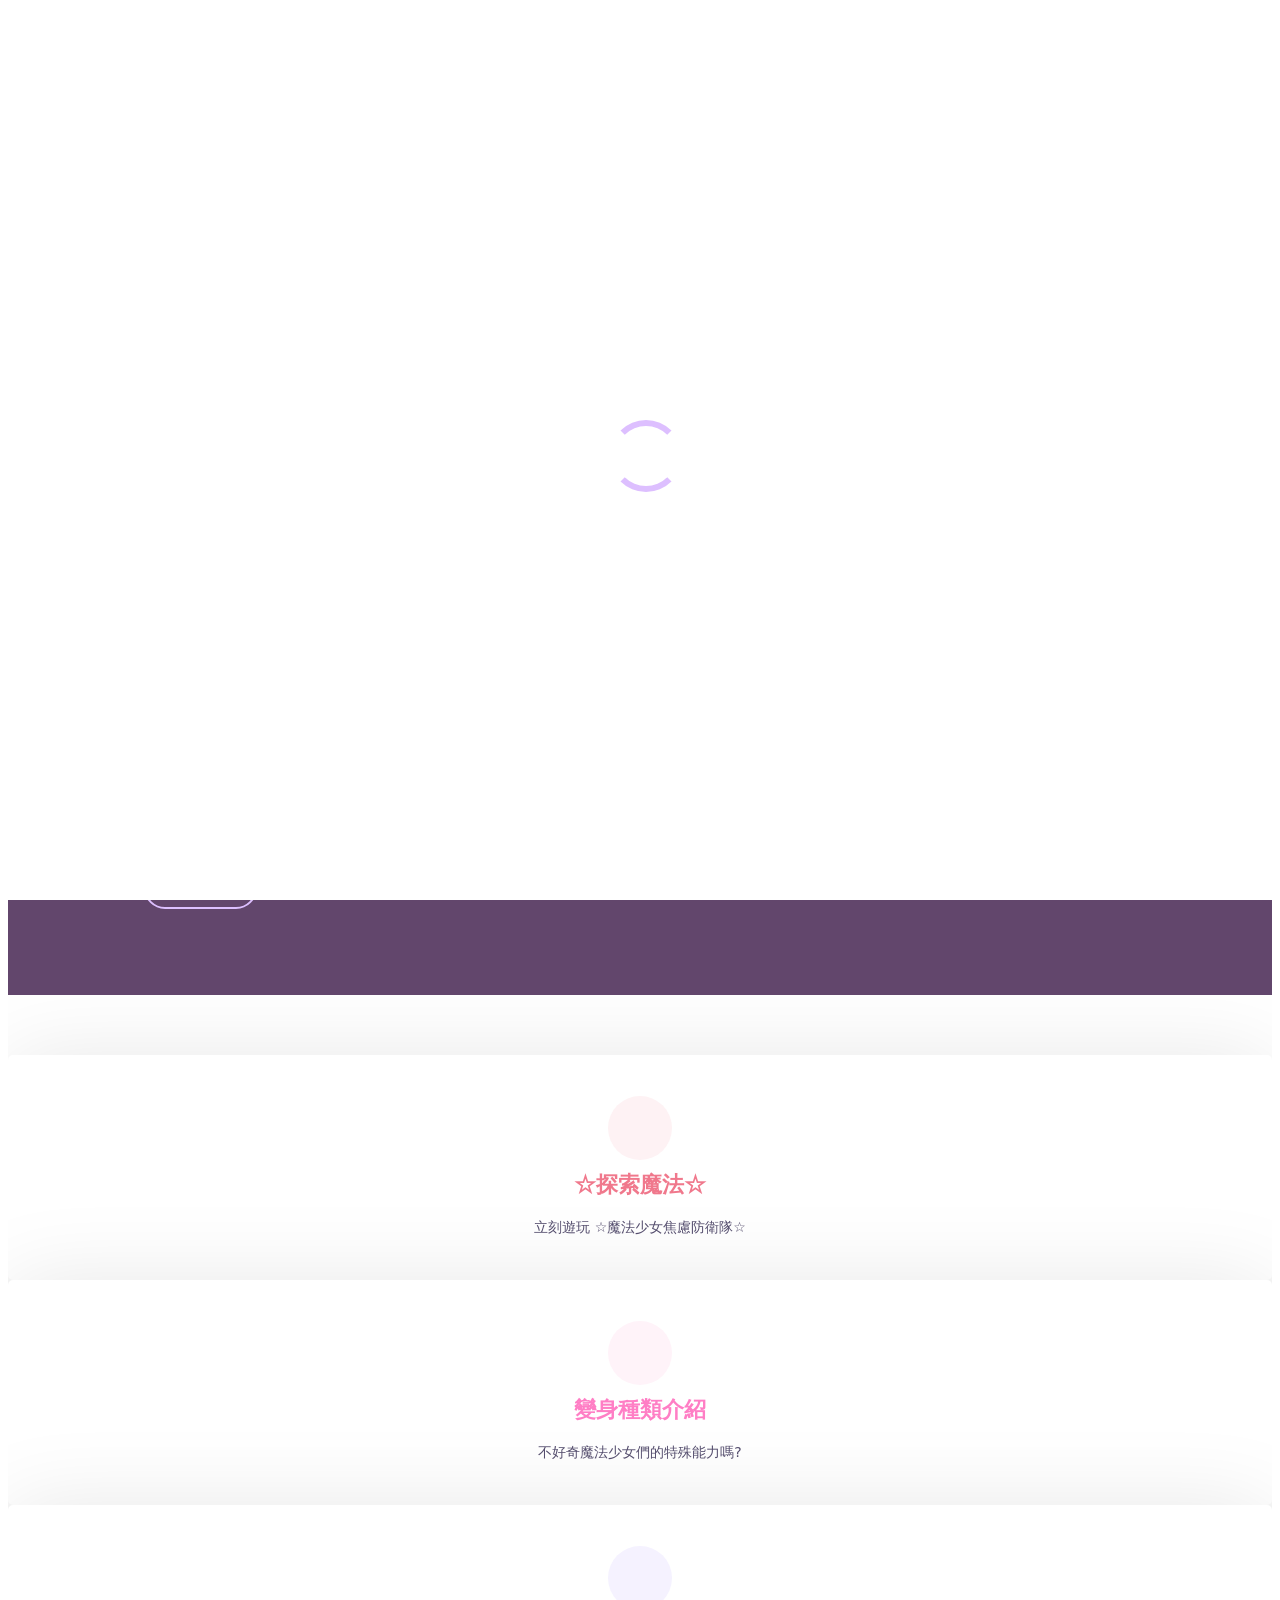
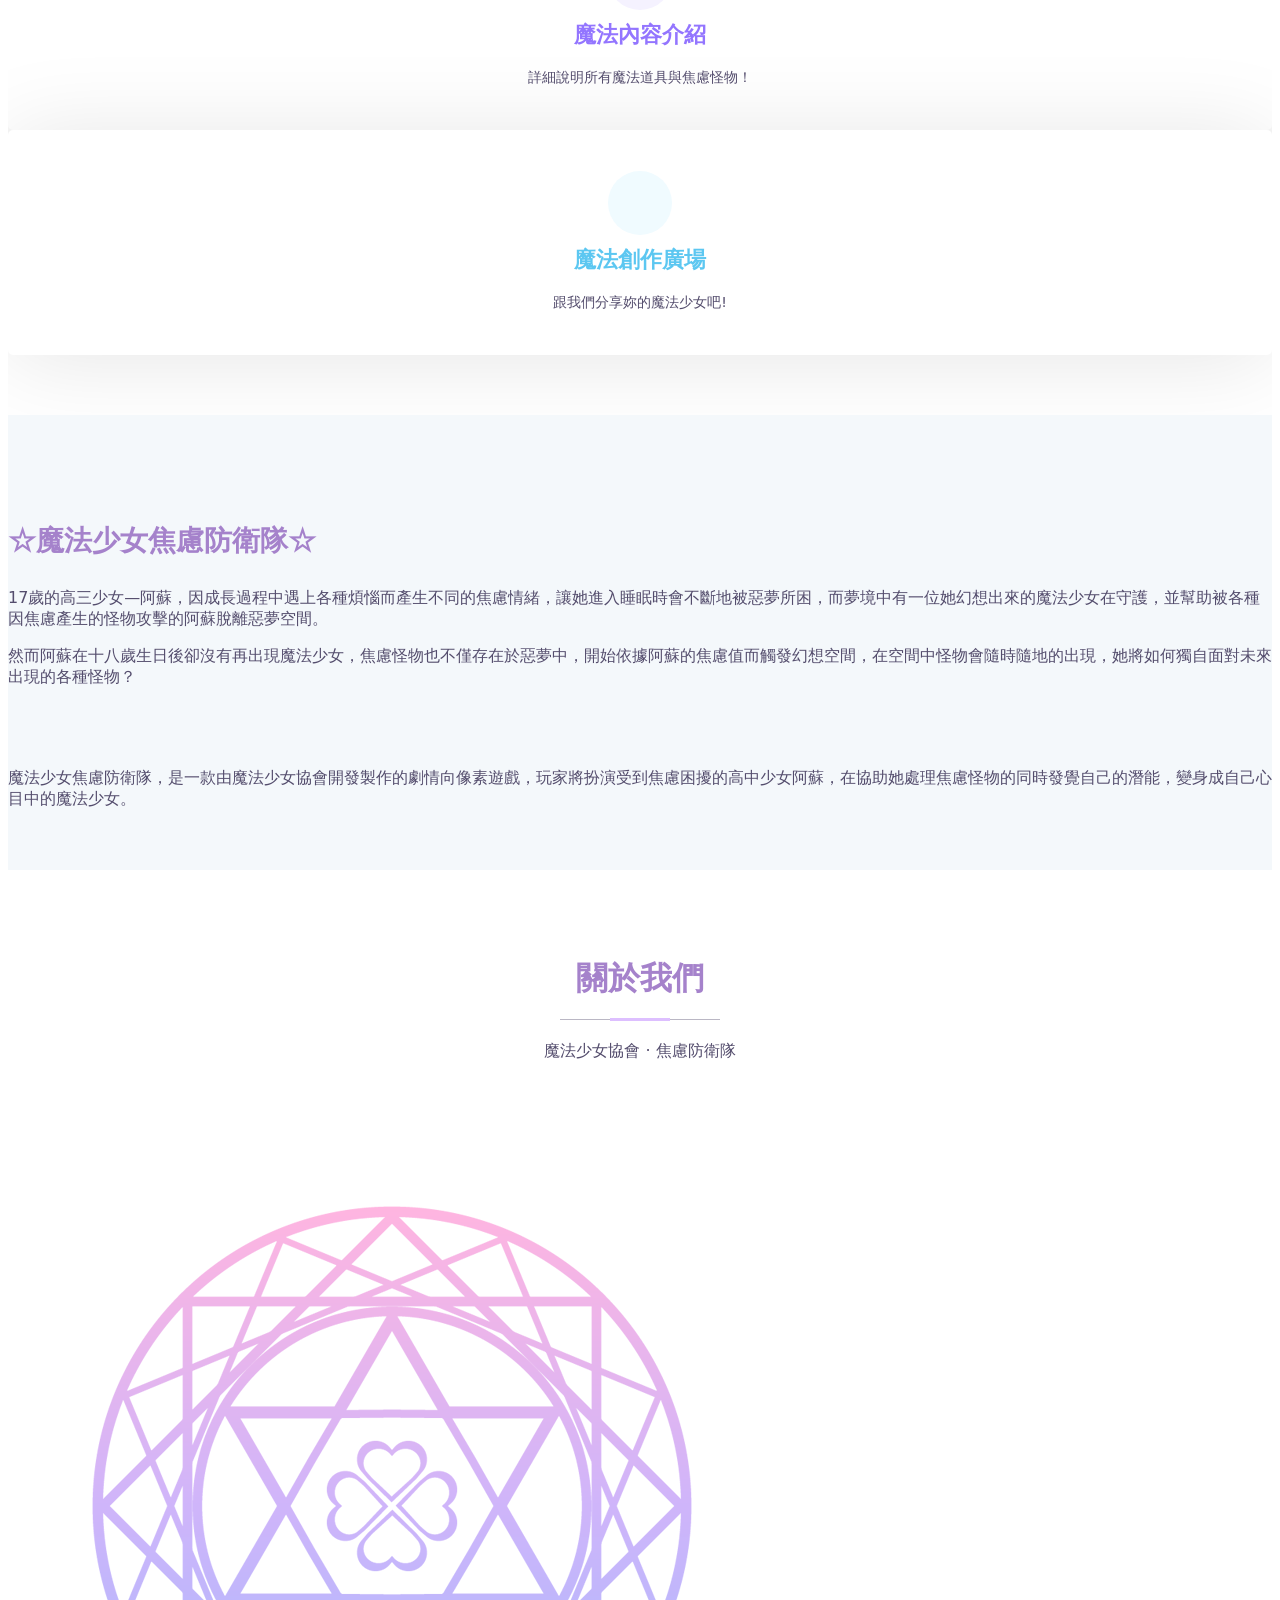
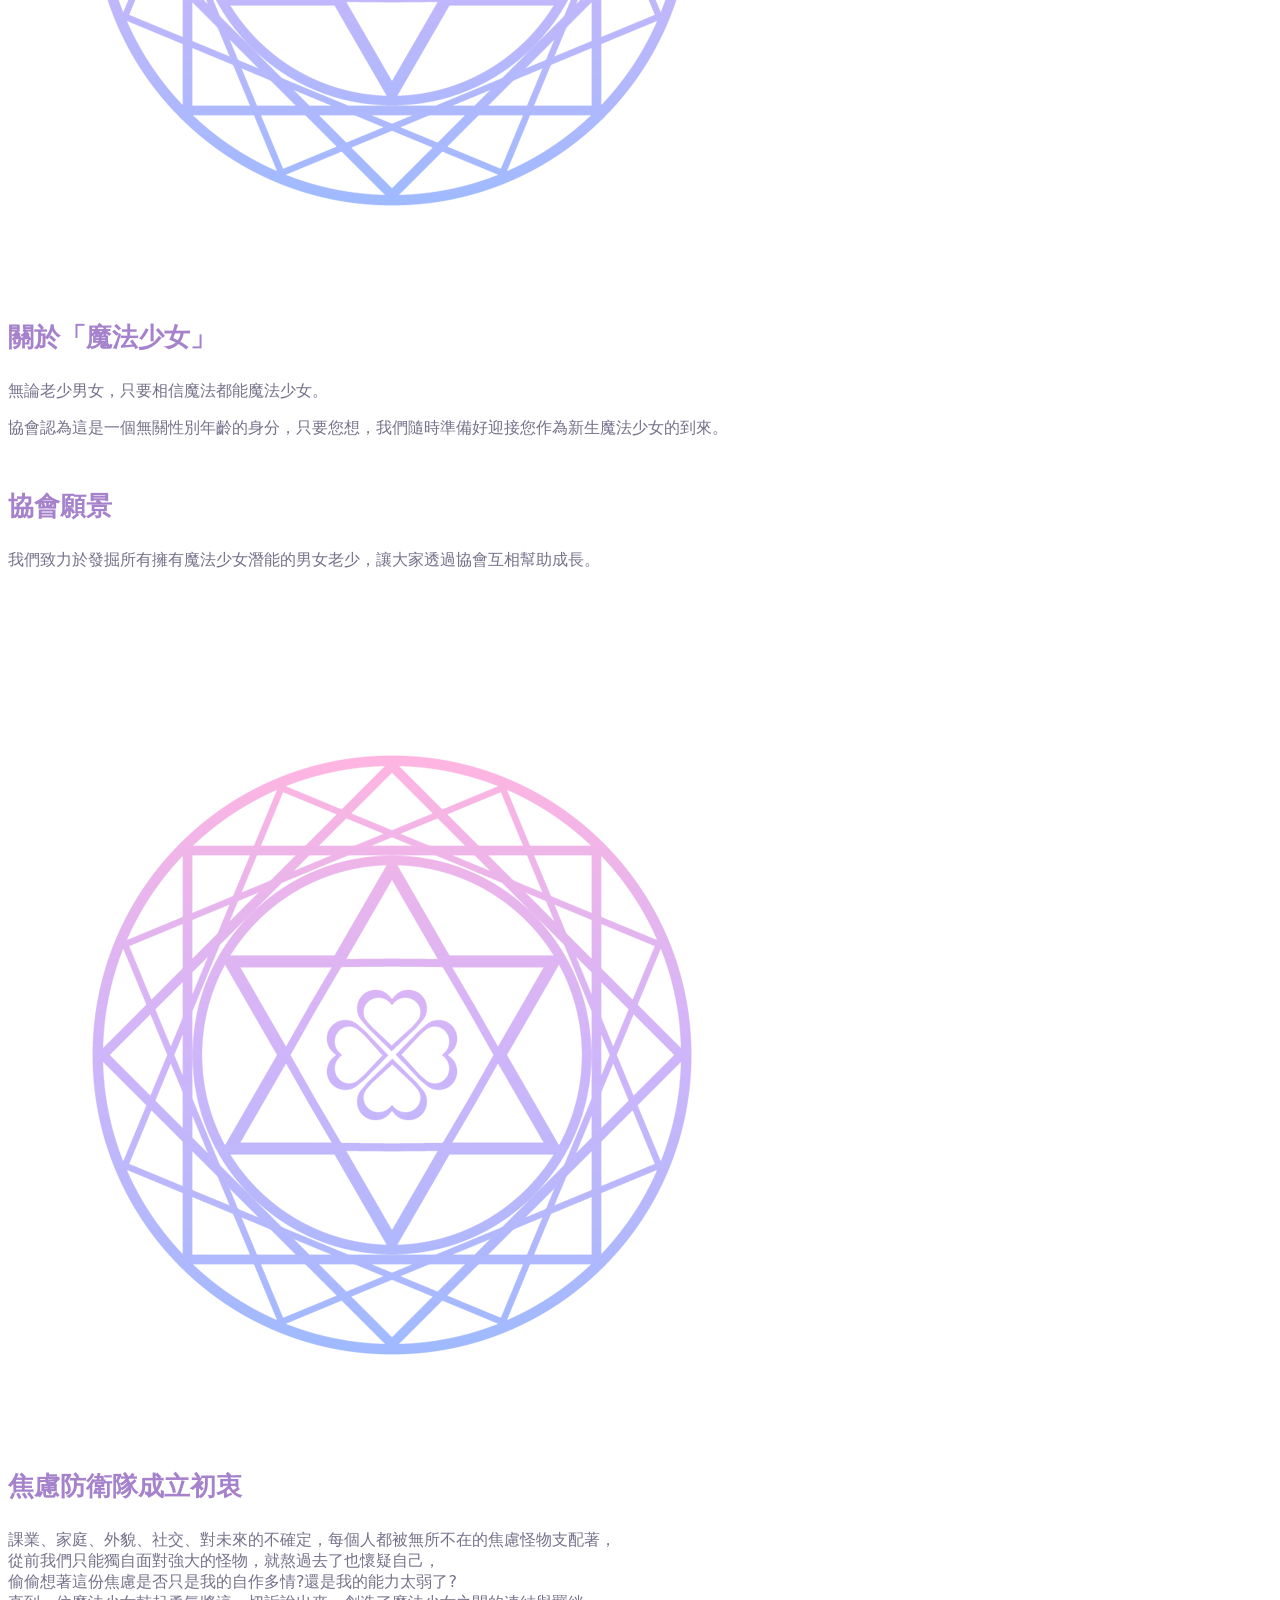
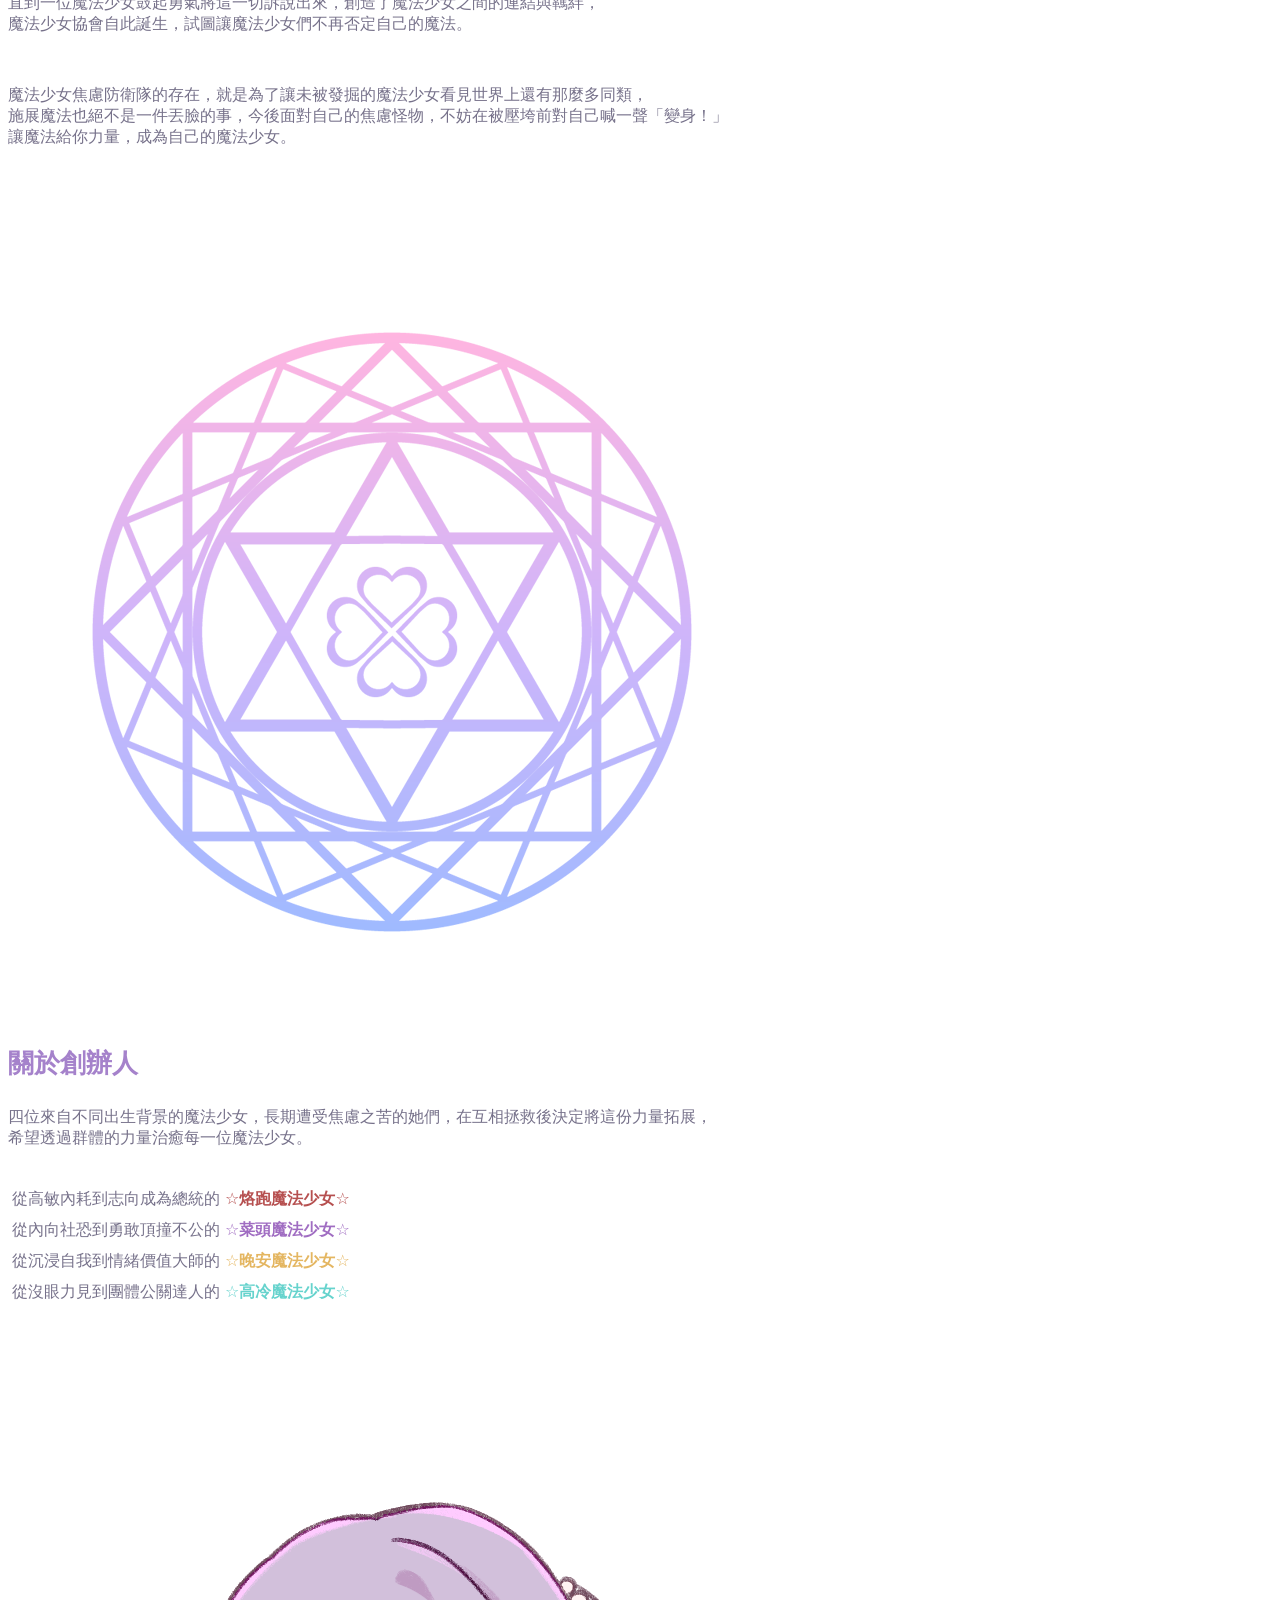
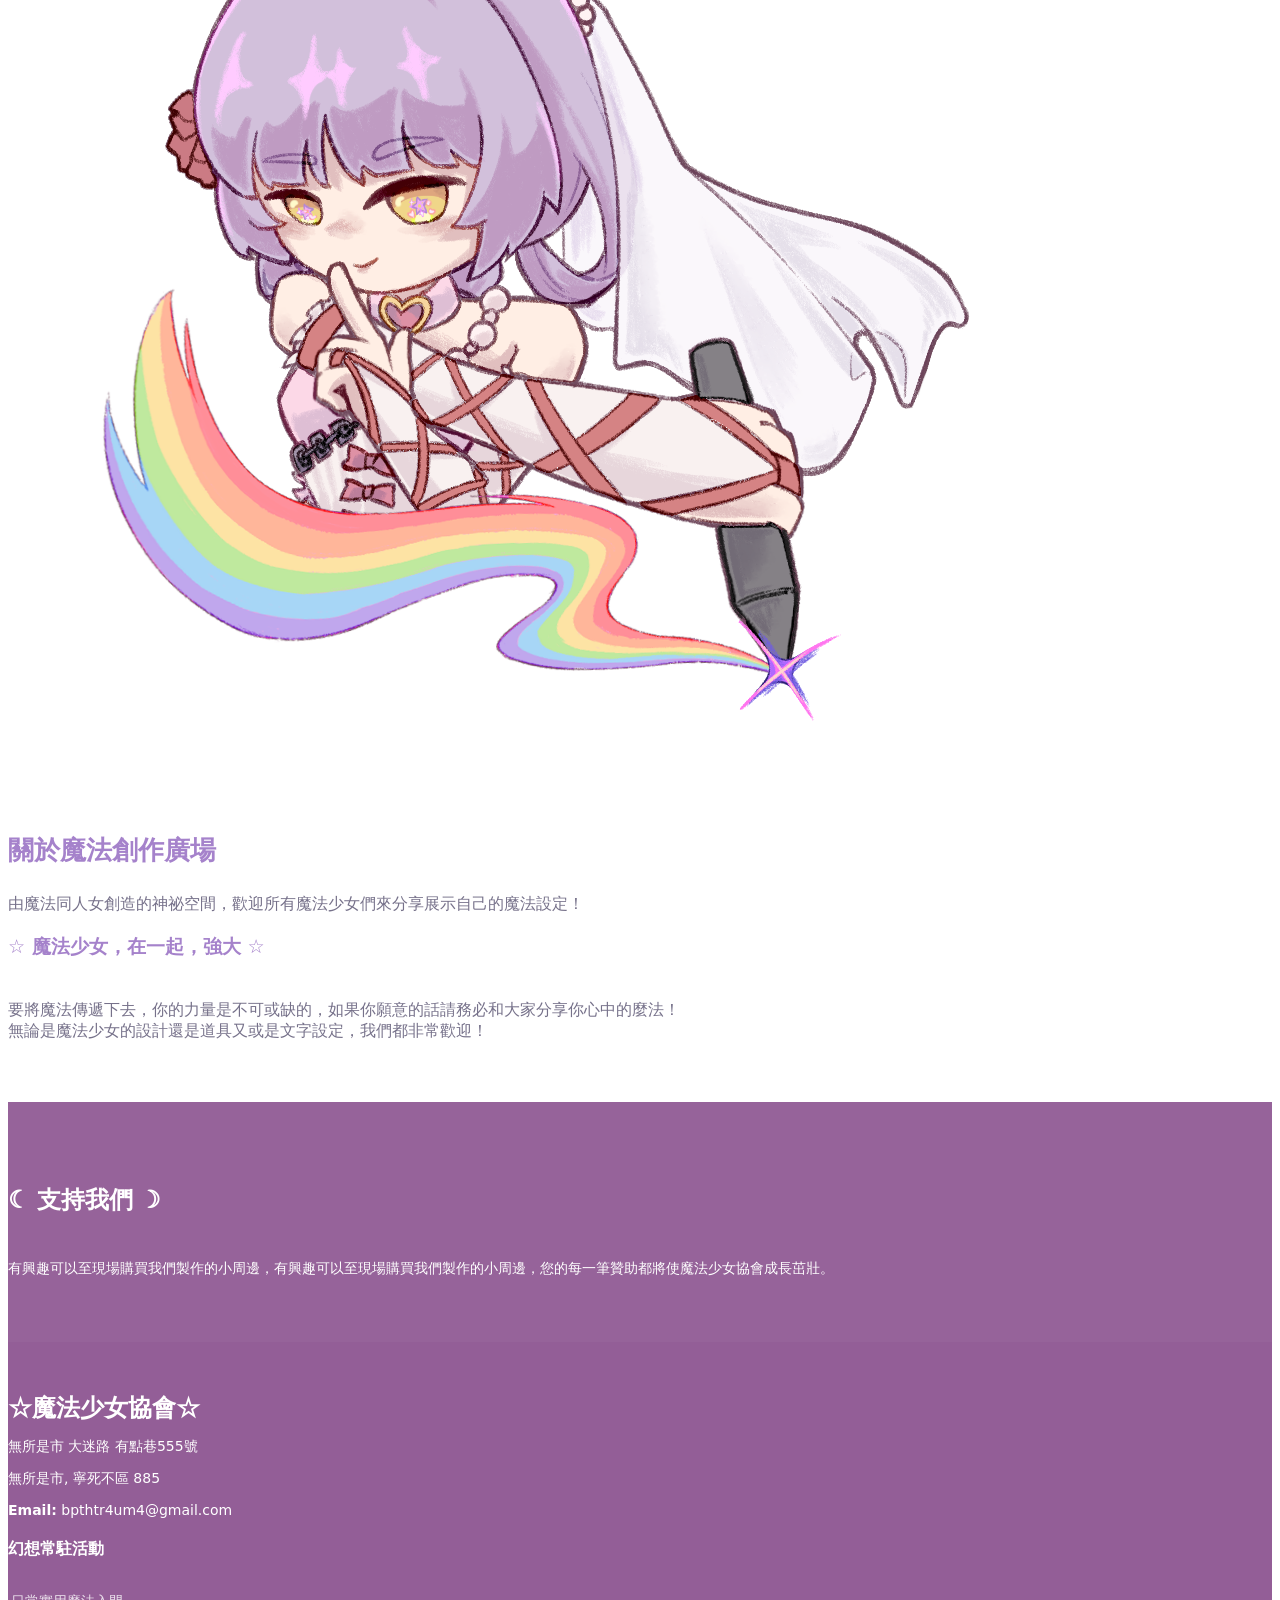
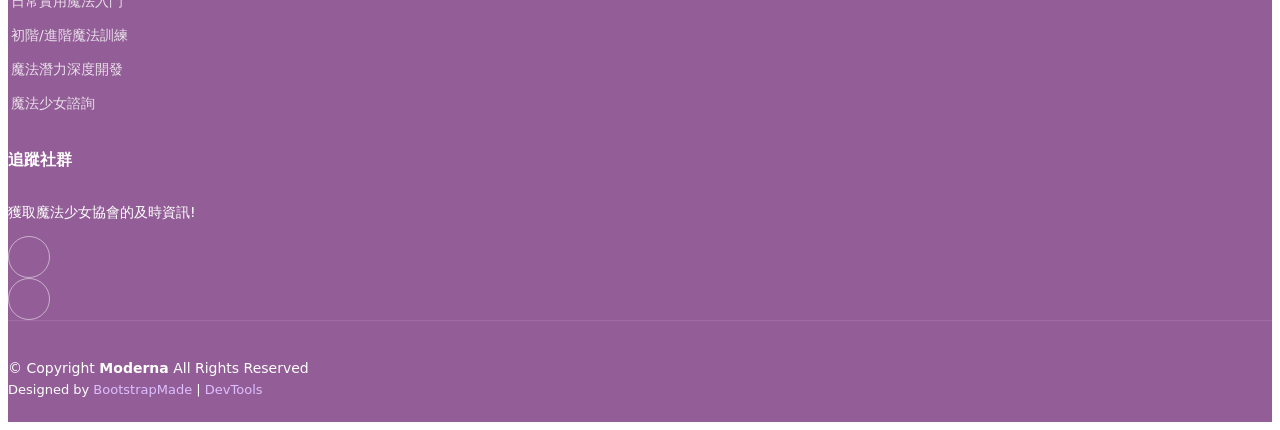
==== commit e46c3d8e: "Add files via upload" ====
--- a/index.html
+++ b/index.html
@@ -55,6 +55,7 @@
           <li><a href="team.html">變身介紹</a></li>
           <li><a href="blog.html">創作廣場</a></li>
           <li><a href="contact.html">魔法通訊</a></li>
+          <li><a href="service-details.html">下載遊玩</a></li>
         </ul>
         <i class="mobile-nav-toggle d-xl-none bi bi-list"></i>
       </nav>
@@ -155,8 +156,8 @@
               <div class="icon">
                 <i class="bi bi-stars"></i>
               </div>
-              <a href="service-details.html" class="stretched-link">
-                <h3 style = "color:#ff7ec5">魔法種類介紹</h3>
+              <a href="team.html" class="stretched-link">
+                <h3 style = "color:#ff7ec5">變身種類介紹</h3>
               </a>
               <p>不好奇魔法少女們的特殊能力嗎?</p>
             </div>
@@ -167,7 +168,7 @@
               <div class="icon">
                 <i class="bi bi-box2-heart-fill"></i>
               </div>
-              <a href="service-details.html" class="stretched-link">
+              <a href="portfolio.html" class="stretched-link">
                 <h3 style = "color:#9375ff">魔法內容介紹</h3>
               </a>
               <p>詳細說明所有魔法道具與焦慮怪物！</p>
@@ -179,11 +180,10 @@
               <div class="icon">
                 <i class="bi bi-brush"></i>
               </div>
-              <a href="service-details.html" class="stretched-link">
+              <a href="blog.html" class="stretched-link">
                 <h3 style = "color:#5cc7f1">魔法創作廣場</h3>
               </a>
               <p>跟我們分享妳的魔法少女吧!</p>
-              <a href="service-details.html" class="stretched-link"></a>
             </div>
           </div><!-- End Service Item -->
         </div>
@@ -341,7 +341,7 @@
         <div class="row justify-content-center text-center">
           <div class="col-lg-6">
             <h4 class="anim-title">☾ 支持我們 ☽</h4>
-            <p>您的每一筆贊助都將使魔法少女協會成長茁壯。</p>
+            <p>有興趣可以至現場購買我們製作的小周邊，有興趣可以至現場購買我們製作的小周邊，您的每一筆贊助都將使魔法少女協會成長茁壯。</p>
             <!--(這邊是原先拿來訂閱的功能)
             <form action="forms/newsletter.php" method="post" class="php-email-form">
               <div class="newsletter-form"><input type="email" name="email"><input type="submit" value="Subscribe"></div>
@@ -363,13 +363,13 @@
           <div class="footer-contact pt-3">
             <p>無所是市 大迷路 有點巷555號</p>
             <p>無所是市, 寧死不區 885</p>
-            <p class="mt-3"><strong>求助專線:</strong> <span> 0800 200 885</span></p>
+            
             <p><strong>Email:</strong> <span>bpthtr4um4@gmail.com</span></p>
           </div>
         </div>
         
         <div class="col-lg-2 col-md-3 footer-links">
-          <h4>常駐活動</h4>
+          <h4>幻想常駐活動</h4>
           <ul>
             <li><i class="bi bi-chevron-right"></i> <a href="#">日常實用魔法入門</a></li>
             <li><i class="bi bi-chevron-right"></i> <a href="#">初階/進階魔法訓練</a></li>
@@ -393,9 +393,12 @@
           <h4>追蹤社群</h4>
           <p>獲取魔法少女協會的及時資訊!</p>
           <div class="social-links d-flex">
-            <a href="" ><i class="bi bi-twitter-x"></i></a>
-            <a href=""><i class="bi bi-facebook"></i></a>
-            <a href=""><i class="bi bi-instagram"></i></a>
+            <a href="https://www.instagram.com/perilla_mahoushoujo" target="_blank">
+              <i class="bi bi-instagram"></i>
+            </a>
+            <a href="https://www.instagram.com/nchu_bpthc_project" target="_blank">
+              <i class="bi bi-info-circle-fill"></i>
+            </a>
            <!--href=""><i class="bi bi-linkedin"></i></a>-->
           </div>
         </div>
--- a/assets/css/main.css
+++ b/assets/css/main.css
@@ -0,0 +1,2691 @@
+/**
+* Template Name: Moderna
+* Template URL: https://bootstrapmade.com/free-bootstrap-template-corporate-moderna/
+* Updated: Aug 07 2024 with Bootstrap v5.3.3
+* Author: BootstrapMade.com
+* License: https://bootstrapmade.com/license/
+*/
+
+/*--------------------------------------------------------------
+# Font & Color Variables
+# Help: https://bootstrapmade.com/color-system/
+--------------------------------------------------------------*/
+/* Fonts */
+:root {
+  --default-font: "Roboto",  system-ui, -apple-system, "Segoe UI", Roboto, "Helvetica Neue", Arial, "Noto Sans", "Liberation Sans", sans-serif, "Apple Color Emoji", "Segoe UI Emoji", "Segoe UI Symbol", "Noto Color Emoji";
+  --heading-font: "Raleway",  sans-serif;
+  --nav-font: "Poppins",  sans-serif;
+}
+
+/* Global Colors - The following color variables are used throughout the website. Updating them here will change the color scheme of the entire website */
+:root { 
+  --background-color: #ffffff; /* Background color for the entire website, including individual sections */
+  --default-color: #544d6d; /* Default color used for the majority of the text content across the entire website */
+  --heading-color: #a582cb; /* Color for headings, subheadings and title throughout the website */
+  --accent-color: #ddbfff; /* Accent color that represents your brand on the website. It's used for buttons, links, and other elements that need to stand out */
+  --surface-color: #ffffff; /* The surface color is used as a background of boxed elements within sections, such as cards, icon boxes, or other elements that require a visual separation from the global background. */
+  --contrast-color: #ffffff; /* Contrast color for text, ensuring readability against backgrounds of accent, heading, or default colors. */
+}
+
+/* Nav Menu Colors - The following color variables are used specifically for the navigation menu. They are separate from the global colors to allow for more customization options */
+:root {
+  --nav-color: #ffffff;  /* The default color of the main navmenu links */
+  --nav-hover-color: #ddbfff; /* Applied to main navmenu links when they are hovered over or active */
+  --nav-mobile-background-color: #ffffff; /* Used as the background color for mobile navigation menu */
+  --nav-dropdown-background-color: #ffffff; /* Used as the background color for dropdown items that appear when hovering over primary navigation items */
+  --nav-dropdown-color: #555555; /* Used for navigation links of the dropdown items in the navigation menu. */
+  --nav-dropdown-hover-color: #ddbfff; /* Similar to --nav-hover-color, this color is applied to dropdown navigation links when they are hovered over. */
+}
+
+/* Color Presets - These classes override global colors when applied to any section or element, providing reuse of the sam color scheme. */
+
+.light-background {
+  --background-color: #f4f8fb;
+  --surface-color: #ffffff;
+}
+
+.dark-background {
+  --background-color: #935e97;
+  --default-color: #ffffff;
+  --heading-color: #ffffff;
+  --surface-color: #284e62;
+  --contrast-color: #ffffff;
+}
+
+/* Smooth scroll */
+:root {
+  scroll-behavior: smooth;
+}
+
+/*--------------------------------------------------------------
+# General Styling & Shared Classes
+--------------------------------------------------------------*/
+body {
+  color: var(--default-color);
+  background-color: var(--background-color);
+  font-family: var(--default-font);
+}
+
+a {
+  color: var(--accent-color);
+  text-decoration: none;
+  transition: 0.3s;
+}
+
+a:hover {
+  color: color-mix(in srgb, var(--accent-color), transparent 25%);
+  text-decoration: none;
+}
+
+h1,
+h2,
+h3,
+h4,
+h5,
+h6 {
+  color: var(--heading-color);
+  font-family: var(--heading-font);
+}
+
+/* PHP Email Form Messages
+------------------------------*/
+.php-email-form .error-message {
+  display: none;
+  background: #df1529;
+  color: #ffffff;
+  text-align: left;
+  padding: 15px;
+  margin-bottom: 24px;
+  font-weight: 600;
+}
+
+.php-email-form .sent-message {
+  display: none;
+  color: #ffffff;
+  background: #059652;
+  text-align: center;
+  padding: 15px;
+  margin-bottom: 24px;
+  font-weight: 600;
+}
+
+.php-email-form .loading {
+  display: none;
+  background: var(--surface-color);
+  text-align: center;
+  padding: 15px;
+  margin-bottom: 24px;
+}
+
+.php-email-form .loading:before {
+  content: "";
+  display: inline-block;
+  border-radius: 50%;
+  width: 24px;
+  height: 24px;
+  margin: 0 10px -6px 0;
+  border: 3px solid var(--accent-color);
+  border-top-color: var(--surface-color);
+  animation: php-email-form-loading 1s linear infinite;
+}
+
+@keyframes php-email-form-loading {
+  0% {
+    transform: rotate(0deg);
+  }
+
+  100% {
+    transform: rotate(360deg);
+  }
+}
+
+@keyframes color-loop {
+  0%   { color: rgb(255, 195, 195); } /* 你原本的淺橘色 */
+  33%  { color: #ffb0fb; }             /* 柔粉色 */
+  66%  { color: #bfedff; }             /* 天藍色 */
+  100% { color: rgb(255, 195, 195); } /* 回到起點確保平滑 */
+}
+
+/* 應用到標題上的樣式 */
+.anim-title {
+  animation: color-loop 5s linear infinite !important;
+}
+
+/* Pulsating Play Button
+------------------------------*/
+.pulsating-play-btn {
+  width: 94px;
+  height: 94px;
+  background: radial-gradient(var(--accent-color) 50%, color-mix(in srgb, var(--accent-color), transparent 75%) 52%);
+  border-radius: 50%;
+  display: block;
+  position: relative;
+  overflow: hidden;
+}
+
+.pulsating-play-btn:before {
+  content: "";
+  position: absolute;
+  width: 120px;
+  height: 120px;
+  animation-delay: 0s;
+  animation: pulsate-play-btn 2s;
+  animation-direction: forwards;
+  animation-iteration-count: infinite;
+  animation-timing-function: steps;
+  opacity: 1;
+  border-radius: 50%;
+  border: 5px solid color-mix(in srgb, var(--accent-color), transparent 30%);
+  top: -15%;
+  left: -15%;
+  background: rgba(198, 16, 0, 0);
+}
+
+.pulsating-play-btn:after {
+  content: "";
+  position: absolute;
+  left: 50%;
+  top: 50%;
+  transform: translateX(-40%) translateY(-50%);
+  width: 0;
+  height: 0;
+  border-top: 10px solid transparent;
+  border-bottom: 10px solid transparent;
+  border-left: 15px solid #fff;
+  z-index: 100;
+  transition: all 400ms cubic-bezier(0.55, 0.055, 0.675, 0.19);
+}
+
+.pulsating-play-btn:hover:before {
+  content: "";
+  position: absolute;
+  left: 50%;
+  top: 50%;
+  transform: translateX(-40%) translateY(-50%);
+  width: 0;
+  height: 0;
+  border: none;
+  border-top: 10px solid transparent;
+  border-bottom: 10px solid transparent;
+  border-left: 15px solid #fff;
+  z-index: 200;
+  animation: none;
+  border-radius: 0;
+}
+
+.pulsating-play-btn:hover:after {
+  border-left: 15px solid var(--accent-color);
+  transform: scale(20);
+}
+
+@keyframes pulsate-play-btn {
+  0% {
+    transform: scale(0.6, 0.6);
+    opacity: 1;
+  }
+
+  100% {
+    transform: scale(1, 1);
+    opacity: 0;
+  }
+}
+
+/*--------------------------------------------------------------
+# Global Header
+--------------------------------------------------------------*/
+.header {
+  --background-color: rgba(255, 255, 255, 0);
+  --default-color: #ffffff;
+  --heading-color: #ffffff;
+  color: var(--default-color);
+  background-color: var(--background-color);
+  padding: 15px 0;
+  transition: all 0.5s;
+  z-index: 997;
+}
+
+.header .logo {
+  line-height: 1;
+}
+
+.header .logo img {
+  max-height: 32px;
+  margin-right: 8px;
+}
+
+.header .logo h1 {
+  font-size: 30px;
+  margin: 0;
+  font-weight: 700;
+  color: var(--heading-color);
+}
+
+/* Global Header on Scroll
+------------------------------*/
+.scrolled .header {
+  --background-color: #935e97;
+}
+
+/*--------------------------------------------------------------
+# Navigation Menu
+--------------------------------------------------------------*/
+/* Navmenu - Desktop */
+@media (min-width: 1200px) {
+  .navmenu {
+    padding: 0;
+  }
+
+  .navmenu ul {
+    margin: 0;
+    padding: 0;
+    display: flex;
+    list-style: none;
+    align-items: center;
+  }
+
+  .navmenu li {
+    position: relative;
+  }
+
+  .navmenu a,
+  .navmenu a:focus {
+    color: var(--nav-color);
+    padding: 18px 15px;
+    font-size: 16px;
+    font-family: var(--nav-font);
+    font-weight: 400;
+    display: flex;
+    align-items: center;
+    justify-content: space-between;
+    white-space: nowrap;
+    transition: 0.3s;
+  }
+
+  .navmenu a i,
+  .navmenu a:focus i {
+    font-size: 12px;
+    line-height: 0;
+    margin-left: 5px;
+    transition: 0.3s;
+  }
+
+  .navmenu li:last-child a {
+    padding-right: 0;
+  }
+
+  .navmenu li:hover>a,
+  .navmenu .active,
+  .navmenu .active:focus {
+    color: var(--nav-hover-color);
+  }
+
+  .navmenu .dropdown ul {
+    margin: 0;
+    padding: 10px 0;
+    background: var(--nav-dropdown-background-color);
+    display: block;
+    position: absolute;
+    visibility: hidden;
+    left: 14px;
+    top: 130%;
+    opacity: 0;
+    transition: 0.3s;
+    border-radius: 4px;
+    z-index: 99;
+    box-shadow: 0px 0px 30px rgba(0, 0, 0, 0.1);
+  }
+
+  .navmenu .dropdown ul li {
+    min-width: 200px;
+  }
+
+  .navmenu .dropdown ul a {
+    padding: 10px 20px;
+    font-size: 15px;
+    text-transform: none;
+    color: var(--nav-dropdown-color);
+  }
+
+  .navmenu .dropdown ul a i {
+    font-size: 12px;
+  }
+
+  .navmenu .dropdown ul a:hover,
+  .navmenu .dropdown ul .active:hover,
+  .navmenu .dropdown ul li:hover>a {
+    color: var(--nav-dropdown-hover-color);
+  }
+
+  .navmenu .dropdown:hover>ul {
+    opacity: 1;
+    top: 100%;
+    visibility: visible;
+  }
+
+  .navmenu .dropdown .dropdown ul {
+    top: 0;
+    left: -90%;
+    visibility: hidden;
+  }
+
+  .navmenu .dropdown .dropdown:hover>ul {
+    opacity: 1;
+    top: 0;
+    left: -100%;
+    visibility: visible;
+  }
+}
+
+/* Navmenu - Mobile */
+@media (max-width: 1199px) {
+  .mobile-nav-toggle {
+    color: var(--nav-color);
+    font-size: 28px;
+    line-height: 0;
+    margin-right: 10px;
+    cursor: pointer;
+    transition: color 0.3s;
+  }
+
+  .navmenu {
+    padding: 0;
+    z-index: 9997;
+  }
+
+  .navmenu ul {
+    display: none;
+    list-style: none;
+    position: absolute;
+    inset: 60px 20px 20px 20px;
+    padding: 10px 0;
+    margin: 0;
+    border-radius: 6px;
+    background-color: var(--nav-mobile-background-color);
+    overflow-y: auto;
+    transition: 0.3s;
+    z-index: 9998;
+    box-shadow: 0px 0px 30px rgba(0, 0, 0, 0.1);
+  }
+
+  .navmenu a,
+  .navmenu a:focus {
+    color: var(--nav-dropdown-color);
+    padding: 10px 20px;
+    font-family: var(--nav-font);
+    font-size: 17px;
+    font-weight: 500;
+    display: flex;
+    align-items: center;
+    justify-content: space-between;
+    white-space: nowrap;
+    transition: 0.3s;
+  }
+
+  .navmenu a i,
+  .navmenu a:focus i {
+    font-size: 12px;
+    line-height: 0;
+    margin-left: 5px;
+    width: 30px;
+    height: 30px;
+    display: flex;
+    align-items: center;
+    justify-content: center;
+    border-radius: 50%;
+    transition: 0.3s;
+    background-color: color-mix(in srgb, var(--accent-color), transparent 90%);
+  }
+
+  .navmenu a i:hover,
+  .navmenu a:focus i:hover {
+    background-color: var(--accent-color);
+    color: var(--contrast-color);
+  }
+
+  .navmenu a:hover,
+  .navmenu .active,
+  .navmenu .active:focus {
+    color: var(--nav-dropdown-hover-color);
+  }
+
+  .navmenu .active i,
+  .navmenu .active:focus i {
+    background-color: var(--accent-color);
+    color: var(--contrast-color);
+    transform: rotate(180deg);
+  }
+
+  .navmenu .dropdown ul {
+    position: static;
+    display: none;
+    z-index: 99;
+    padding: 10px 0;
+    margin: 10px 20px;
+    background-color: var(--nav-dropdown-background-color);
+    border: 1px solid color-mix(in srgb, var(--default-color), transparent 90%);
+    box-shadow: none;
+    transition: all 0.5s ease-in-out;
+  }
+
+  .navmenu .dropdown ul ul {
+    background-color: rgba(33, 37, 41, 0.1);
+  }
+
+  .navmenu .dropdown>.dropdown-active {
+    display: block;
+    background-color: rgba(33, 37, 41, 0.03);
+  }
+
+  .mobile-nav-active {
+    overflow: hidden;
+  }
+
+  .mobile-nav-active .mobile-nav-toggle {
+    color: #fff;
+    position: absolute;
+    font-size: 32px;
+    top: 15px;
+    right: 15px;
+    margin-right: 0;
+    z-index: 9999;
+  }
+
+  .mobile-nav-active .navmenu {
+    position: fixed;
+    overflow: hidden;
+    inset: 0;
+    background: rgba(33, 37, 41, 0.8);
+    transition: 0.3s;
+  }
+
+  .mobile-nav-active .navmenu>ul {
+    display: block;
+  }
+}
+
+/*--------------------------------------------------------------
+# Global Footer
+--------------------------------------------------------------*/
+.footer {
+  color: var(--default-color);
+  background-color: var(--background-color);
+  font-size: 14px;
+  position: relative;
+}
+
+.footer .footer-newsletter {
+  background-color: color-mix(in srgb, var(--default-color), transparent 97%);
+  padding: 50px 0;
+}
+
+.footer .footer-newsletter h4 {
+  font-size: 24px;
+}
+
+.footer .footer-newsletter .newsletter-form {
+  margin-top: 30px;
+  margin-bottom: 15px;
+  padding: 6px 8px;
+  position: relative;
+  border-radius: 4px;
+  background-color: var(--surface-color);
+  border: 1px solid color-mix(in srgb, var(--default-color), transparent 90%);
+  box-shadow: 0px 2px 25px rgba(0, 0, 0, 0.1);
+  display: flex;
+  transition: 0.3s;
+  border-radius: 50px;
+}
+
+.footer .footer-newsletter .newsletter-form:focus-within {
+  border-color: var(--accent-color);
+}
+
+.footer .footer-newsletter .newsletter-form input[type=email] {
+  border: 0;
+  padding: 4px;
+  width: 100%;
+  background-color: var(--surface-color);
+  color: var(--default-color);
+}
+
+.footer .footer-newsletter .newsletter-form input[type=email]:focus-visible {
+  outline: none;
+}
+
+.footer .footer-newsletter .newsletter-form input[type=submit] {
+  border: 0;
+  font-size: 16px;
+  padding: 0 20px;
+  margin: -7px -8px -7px 0;
+  background: var(--accent-color);
+  color: var(--contrast-color);
+  transition: 0.3s;
+  border-radius: 50px;
+}
+
+.footer .footer-newsletter .newsletter-form input[type=submit]:hover {
+  background: color-mix(in srgb, var(--accent-color), transparent 20%);
+}
+
+.footer .footer-top {
+  padding-top: 50px;
+}
+
+.footer .social-links a {
+  display: flex;
+  align-items: center;
+  justify-content: center;
+  width: 40px;
+  height: 40px;
+  border-radius: 50%;
+  border: 1px solid color-mix(in srgb, var(--default-color), transparent 50%);
+  font-size: 16px;
+  color: color-mix(in srgb, var(--default-color), transparent 20%);
+  margin-right: 10px;
+  transition: 0.3s;
+}
+
+.footer .social-links a:hover {
+  color: var(--accent-color);
+  border-color: var(--accent-color);
+}
+
+.footer h4 {
+  font-size: 16px;
+  font-weight: bold;
+  position: relative;
+  padding-bottom: 12px;
+}
+
+.footer .footer-links {
+  margin-bottom: 30px;
+}
+
+.footer .footer-links ul {
+  list-style: none;
+  padding: 0;
+  margin: 0;
+}
+
+.footer .footer-links ul i {
+  margin-right: 3px;
+  font-size: 12px;
+  line-height: 0;
+  color: var(--accent-color);
+}
+
+.footer .footer-links ul li {
+  padding: 10px 0;
+  display: flex;
+  align-items: center;
+}
+
+.footer .footer-links ul li:first-child {
+  padding-top: 0;
+}
+
+.footer .footer-links ul a {
+  display: inline-block;
+  color: color-mix(in srgb, var(--default-color), transparent 20%);
+  line-height: 1;
+}
+
+.footer .footer-links ul a:hover {
+  color: var(--accent-color);
+}
+
+.footer .footer-about a {
+  color: var(--heading-color);
+  font-size: 24px;
+  font-weight: 600;
+  font-family: var(--heading-font);
+}
+
+.footer .footer-contact p {
+  margin-bottom: 5px;
+}
+
+.footer .copyright {
+  padding: 25px 0;
+  border-top: 1px solid color-mix(in srgb, var(--default-color), transparent 90%);
+}
+
+.footer .copyright p {
+  margin-bottom: 0;
+}
+
+.footer .credits {
+  margin-top: 6px;
+  font-size: 13px;
+}
+
+/*--------------------------------------------------------------
+# Preloader
+--------------------------------------------------------------*/
+#preloader {
+  position: fixed;
+  inset: 0;
+  z-index: 999999;
+  overflow: hidden;
+  background: var(--background-color);
+  transition: all 0.6s ease-out;
+}
+
+#preloader:before {
+  content: "";
+  position: fixed;
+  top: calc(50% - 30px);
+  left: calc(50% - 30px);
+  border: 6px solid #ffffff;
+  border-color: var(--accent-color) transparent var(--accent-color) transparent;
+  border-radius: 50%;
+  width: 60px;
+  height: 60px;
+  animation: animate-preloader 1.5s linear infinite;
+}
+
+@keyframes animate-preloader {
+  0% {
+    transform: rotate(0deg);
+  }
+
+  100% {
+    transform: rotate(360deg);
+  }
+}
+
+/*--------------------------------------------------------------
+# Scroll Top Button
+--------------------------------------------------------------*/
+.scroll-top {
+  position: fixed;
+  visibility: hidden;
+  opacity: 0;
+  right: 15px;
+  bottom: 15px;
+  z-index: 99999;
+  background-color: var(--accent-color);
+  width: 40px;
+  height: 40px;
+  border-radius: 4px;
+  transition: all 0.4s;
+}
+
+.scroll-top i {
+  font-size: 24px;
+  color: var(--contrast-color);
+  line-height: 0;
+}
+
+.scroll-top:hover {
+  background-color: color-mix(in srgb, var(--accent-color), transparent 20%);
+  color: var(--contrast-color);
+}
+
+.scroll-top.active {
+  visibility: visible;
+  opacity: 1;
+}
+
+/*--------------------------------------------------------------
+# Disable aos animation delay on mobile devices
+--------------------------------------------------------------*/
+@media screen and (max-width: 768px) {
+  [data-aos-delay] {
+    transition-delay: 0 !important;
+  }
+}
+
+/*--------------------------------------------------------------
+# Global Page Titles & Breadcrumbs
+--------------------------------------------------------------*/
+.page-title {
+  color: var(--default-color);
+  background-color: var(--background-color);
+  padding: 160px 0 80px 0;
+  text-align: center;
+  position: relative;
+}
+
+.page-title:before {
+  content: "";
+  background-color: color-mix(in srgb, var(--background-color), transparent 50%);
+  position: absolute;
+  inset: 0;
+}
+
+.page-title h1 {
+  font-size: 42px;
+  font-weight: 700;
+  margin-bottom: 10px;
+}
+
+.page-title .breadcrumbs ol {
+  display: flex;
+  flex-wrap: wrap;
+  list-style: none;
+  justify-content: center;
+  padding: 0;
+  margin: 0;
+  font-size: 16px;
+  font-weight: 400;
+}
+
+.page-title .breadcrumbs ol li+li {
+  padding-left: 10px;
+}
+
+.page-title .breadcrumbs ol li+li::before {
+  content: "/";
+  display: inline-block;
+  padding-right: 10px;
+  color: color-mix(in srgb, var(--default-color), transparent 50%);
+}
+
+/*--------------------------------------------------------------
+# Global Sections
+--------------------------------------------------------------*/
+section,
+.section {
+  color: var(--default-color);
+  background-color: var(--background-color);
+  padding: 60px 0;
+  scroll-margin-top: 90px;
+  overflow: clip;
+}
+
+@media (max-width: 1199px) {
+
+  section,
+  .section {
+    scroll-margin-top: 66px;
+  }
+}
+
+/*--------------------------------------------------------------
+# Global Section Titles
+--------------------------------------------------------------*/
+.section-title {
+  text-align: center;
+  padding-bottom: 60px;
+  position: relative;
+}
+
+.section-title h2 {
+  font-size: 32px;
+  font-weight: 700;
+  margin-bottom: 20px;
+  padding-bottom: 20px;
+  position: relative;
+}
+
+.section-title h2:before {
+  content: "";
+  position: absolute;
+  display: block;
+  width: 160px;
+  height: 1px;
+  background: color-mix(in srgb, var(--default-color), transparent 60%);
+  left: 0;
+  right: 0;
+  bottom: 1px;
+  margin: auto;
+}
+
+.section-title h2::after {
+  content: "";
+  position: absolute;
+  display: block;
+  width: 60px;
+  height: 3px;
+  background: var(--accent-color);
+  left: 0;
+  right: 0;
+  bottom: 0;
+  margin: auto;
+}
+
+.section-title p {
+  margin-bottom: 0;
+}
+
+/*--------------------------------------------------------------
+# Hero Section
+--------------------------------------------------------------*/
+.hero {
+  width: 100%;
+  min-height: 80vh;
+  overflow: hidden;
+  display: flex;
+  align-items: center;
+  position: relative;
+  background-color: transparent;
+}
+
+.hero::after {
+  content: "";
+  position: absolute;
+  left: 50%;
+  top: 0;
+  width: 130%;
+  height: 95%;
+  background: linear-gradient(to right, color-mix(in srgb, var(--background-color), transparent 90%), var(--background-color)), url("../img/hero-bg.jpg") center top no-repeat;
+  background-size: cover;
+  z-index: 0;
+  border-radius: 0 0 50% 50%;
+  transform: translateX(-50%) rotate(0deg);
+}
+
+.hero::before {
+  content: "";
+  position: absolute;
+  left: 50%;
+  top: 0;
+  width: 130%;
+  height: 96%;
+  background: var(--background-color);
+  opacity: 0.3;
+  z-index: 0;
+  border-radius: 0 0 50% 50%;
+  transform: translateX(-50%) translateY(18px) rotate(2deg);
+}
+
+.hero img {
+  position: absolute;
+  inset: 0;
+  display: block;
+  width: 100%;
+  height: 100%;
+  object-fit: cover;
+  z-index: 1;
+}
+
+.hero .carousel {
+  position: relative;
+  width: 100%;
+  display: flex;
+  align-items: center;
+  z-index: 3;
+}
+
+.hero .carousel-container {
+  display: flex;
+  justify-content: center;
+  align-items: center;
+  flex-direction: column;
+  text-align: center;
+}
+
+.hero h2 {
+  margin-bottom: 30px;
+  font-size: 48px;
+  font-weight: 700;
+  animation: fadeInDown 1s both;
+  display: block;
+}
+
+.hero p {
+  width: 80%;
+  margin: 0 auto 30px auto;
+  color: color-mix(in srgb, var(--default-color), transparent 20%);
+  animation: fadeInDown 1s both 0.2s;
+}
+
+.hero .carousel-control-prev,
+.hero .carousel-control-next {
+  width: 10%;
+}
+
+.hero .carousel-control-next-icon,
+.hero .carousel-control-prev-icon {
+  background: none;
+  font-size: 48px;
+  line-height: 1;
+  width: auto;
+  height: auto;
+}
+
+.hero .btn-get-started {
+  font-weight: 500;
+  font-size: 14px;
+  letter-spacing: 1px;
+  display: inline-block;
+  padding: 12px 32px;
+  border-radius: 50px;
+  transition: 0.5s;
+  line-height: 1;
+  margin: 10px;
+  color: var(--default-color);
+  animation: fadeInUp 1s both 0.4s;
+  border: 2px solid var(--accent-color);
+}
+
+.hero .btn-get-started:hover {
+  background: var(--accent-color);
+  color: var(--contrast-color);
+  text-decoration: none;
+}
+
+.hero .carousel-indicators {
+  bottom: -60px;
+}
+
+.hero .carousel-indicators li {
+  cursor: pointer;
+  background: var(--default-color);
+  overflow: hidden;
+  border: 0;
+  width: 12px;
+  height: 12px;
+  border-radius: 50px;
+  opacity: 0.3;
+  transition: 0.3s;
+}
+
+.hero .carousel-indicators li.active {
+  opacity: 1;
+  background: var(--accent-color);
+}
+
+@media (min-width: 1024px) {
+  .hero p {
+    width: 60%;
+  }
+
+  .hero .carousel-control-prev,
+  .hero .carousel-control-next {
+    width: 5%;
+  }
+}
+
+@media (max-width: 768px),
+(max-height: 700px) {
+  .hero h2 {
+    font-size: 28px;
+  }
+}
+
+@keyframes fadeInUp {
+  from {
+    opacity: 0;
+    transform: translate3d(0, 100%, 0);
+  }
+
+  to {
+    opacity: 1;
+    transform: translate3d(0, 0, 0);
+  }
+}
+
+@keyframes fadeInDown {
+  from {
+    opacity: 0;
+    transform: translate3d(0, -100%, 0);
+  }
+
+  to {
+    opacity: 1;
+    transform: translate3d(0, 0, 0);
+  }
+}
+
+/*--------------------------------------------------------------
+# Featured Services Section
+--------------------------------------------------------------*/
+.featured-services {
+  --cyan-color: #f0788c;
+  --orange-color: #ff7ec5;
+  --teal-color: #9375ff;
+  --red-color: #65d3ff;
+}
+
+.featured-services .service-item {
+  background-color: var(--surface-color);
+  box-shadow: 0px 5px 90px 0px rgba(0, 0, 0, 0.1);
+  height: 100%;
+  padding: 40px 30px;
+  text-align: center;
+  transition: 0.3s;
+  border-radius: 5px;
+  border: 1px solid transparent;
+}
+
+.featured-services .service-item .icon {
+  margin: 0 auto;
+  width: 64px;
+  height: 64px;
+  display: flex;
+  border-radius: 50%;
+  align-items: center;
+  justify-content: center;
+  transition: ease-in-out 0.3s;
+  position: relative;
+}
+
+.featured-services .service-item .icon i {
+  font-size: 28px;
+  transition: 0.5s;
+  position: relative;
+}
+
+.featured-services .service-item h3 {
+  font-weight: 700;
+  margin: 10px 0 15px 0;
+  font-size: 22px;
+}
+
+.featured-services .service-item p {
+  line-height: 24px;
+  font-size: 14px;
+  margin-bottom: 0;
+}
+
+.featured-services .service-item:hover {
+  box-shadow: 0px 5px 35px 0px rgba(0, 0, 0, 0.1);
+}
+
+.featured-services .service-item.item-cyan .icon {
+  background-color: color-mix(in srgb, var(--cyan-color) 10%, white 95%);
+}
+
+.featured-services .service-item.item-cyan .icon i {
+  color: var(--cyan-color);
+}
+
+.featured-services .service-item.item-cyan:hover {
+  border-color: var(--cyan-color);
+}
+
+.featured-services .service-item.item-cyan:hover .icon {
+  background-color: var(--cyan-color);
+}
+
+.featured-services .service-item.item-cyan:hover .icon i {
+  color: var(--contrast-color);
+}
+
+.featured-services .service-item.item-orange .icon {
+  background-color: color-mix(in srgb, var(--orange-color) 10%, white 95%);
+}
+
+.featured-services .service-item.item-orange .icon i {
+  color: var(--orange-color);
+}
+
+.featured-services .service-item.item-orange:hover {
+  border-color: var(--orange-color);
+}
+
+.featured-services .service-item.item-orange:hover .icon {
+  background-color: var(--orange-color);
+}
+
+.featured-services .service-item.item-orange:hover .icon i {
+  color: var(--contrast-color);
+}
+
+.featured-services .service-item.item-teal .icon {
+  background-color: color-mix(in srgb, var(--teal-color) 10%, white 95%);
+}
+
+.featured-services .service-item.item-teal .icon i {
+  color: var(--teal-color);
+}
+
+.featured-services .service-item.item-teal:hover {
+  border-color: var(--teal-color);
+}
+
+.featured-services .service-item.item-teal:hover .icon {
+  background-color: var(--teal-color);
+}
+
+.featured-services .service-item.item-teal:hover .icon i {
+  color: var(--contrast-color);
+}
+
+.featured-services .service-item.item-red .icon {
+  background-color: color-mix(in srgb, var(--red-color) 10%, white 95%);
+}
+
+.featured-services .service-item.item-red .icon i {
+  color: var(--red-color);
+}
+
+.featured-services .service-item.item-red:hover {
+  border-color: var(--red-color);
+}
+
+.featured-services .service-item.item-red:hover .icon {
+  background-color: var(--red-color);
+}
+
+.featured-services .service-item.item-red:hover .icon i {
+  color: var(--contrast-color);
+}
+
+/*--------------------------------------------------------------
+# About Section
+--------------------------------------------------------------*/
+.about .content h3 {
+  font-size: 1.75rem;
+  font-weight: 700;
+}
+
+.about .content ul {
+  list-style: none;
+  padding: 0;
+}
+
+.about .content ul li {
+  padding: 10px 0 0 0;
+  display: flex;
+}
+
+.about .content ul i {
+  color: var(--accent-color);
+  margin-right: 0.5rem;
+  line-height: 1.2;
+  font-size: 1.25rem;
+}
+
+.about .content p:last-child {
+  margin-bottom: 0;
+}
+
+.about .pulsating-play-btn {
+  position: absolute;
+  left: calc(50% - 47px);
+  top: calc(50% - 47px);
+}
+
+/*--------------------------------------------------------------
+# Features Section
+--------------------------------------------------------------*/
+.features .features-item {
+  color: color-mix(in srgb, var(--default-color), transparent 20%);
+}
+
+.features .features-item+.features-item {
+  margin-top: 100px;
+}
+
+@media (max-width: 640px) {
+  .features .features-item+.features-item {
+    margin-top: 40px;
+  }
+}
+
+.features .features-item h3 {
+  font-weight: 700;
+  font-size: 26px;
+}
+
+.features .features-item ul {
+  list-style: none;
+  padding: 0;
+}
+
+.features .features-item ul li {
+  padding-bottom: 10px;
+  display: flex;
+  align-items: center;
+}
+
+.features .features-item ul li:last-child {
+  padding-bottom: 0;
+}
+
+.features .features-item ul i {
+  font-size: 20px;
+  padding-right: 4px;
+  color: var(--accent-color);
+}
+
+.features .features-item p:last-child {
+  margin-bottom: 0;
+}
+
+/*--------------------------------------------------------------
+# Stats Section
+--------------------------------------------------------------*/
+.stats .stats-item {
+  padding: 30px;
+  width: 100%;
+}
+
+.stats .stats-item span {
+  font-size: 48px;
+  display: block;
+  color: var(--accent-color);
+  font-weight: 700;
+}
+
+.stats .stats-item p {
+  color: color-mix(in srgb, var(--default-color), transparent 40%);
+  padding: 0;
+  margin: 0;
+  font-family: var(--heading-font);
+  font-size: 15px;
+  font-weight: 600;
+}
+
+/*--------------------------------------------------------------
+# Clients Section
+--------------------------------------------------------------*/
+.clients .swiper {
+  padding: 10px 0;
+}
+
+.clients .swiper-wrapper {
+  height: auto;
+}
+
+.clients .swiper-slide img {
+  transition: 0.3s;
+}
+
+.clients .swiper-slide img:hover {
+  transform: scale(1.1);
+}
+
+/*--------------------------------------------------------------
+# Skills Section
+--------------------------------------------------------------*/
+.skills .progress {
+  height: 60px;
+  display: block;
+  background: none;
+  border-radius: 0;
+}
+
+.skills .progress .skill {
+  color: var(--heading-color);
+  padding: 0;
+  margin: 0 0 6px 0;
+  text-transform: uppercase;
+  display: block;
+  font-weight: 600;
+  font-family: var(--heading-font);
+}
+
+.skills .progress .skill .val {
+  float: right;
+  font-style: normal;
+}
+
+.skills .progress-bar-wrap {
+  background: color-mix(in srgb, var(--default-color), transparent 90%);
+  height: 10px;
+}
+
+.skills .progress-bar {
+  width: 1px;
+  height: 10px;
+  transition: 0.9s;
+  background-color: var(--accent-color);
+}
+
+/*--------------------------------------------------------------
+# Testimonials Section
+--------------------------------------------------------------*/
+.testimonials .section-header {
+  margin-bottom: 40px;
+}
+
+.testimonials .testimonials-carousel,
+.testimonials .testimonials-slider {
+  overflow: hidden;
+}
+
+.testimonials .testimonial-item {
+  text-align: center;
+}
+
+.testimonials .testimonial-item .testimonial-img {
+  width: 120px;
+  border-radius: 50%;
+  border: 4px solid var(--background-color);
+  margin: 0 auto;
+}
+
+.testimonials .testimonial-item h3 {
+  font-size: 20px;
+  font-weight: bold;
+  margin: 10px 0 5px 0;
+}
+
+.testimonials .testimonial-item h4 {
+  font-size: 14px;
+  color: color-mix(in srgb, var(--default-color), transparent 40%);
+  margin: 0 0 15px 0;
+}
+
+.testimonials .testimonial-item .stars {
+  margin-bottom: 15px;
+}
+
+.testimonials .testimonial-item .stars i {
+  color: #ff98e5;
+  margin: 0 1px;
+}
+
+.testimonials .testimonial-item .quote-icon-left,
+.testimonials .testimonial-item .quote-icon-right {
+  color: color-mix(in srgb, var(--accent-color), transparent 50%);
+  font-size: 26px;
+  line-height: 0;
+}
+
+.testimonials .testimonial-item .quote-icon-left {
+  display: inline-block;
+  left: -5px;
+  position: relative;
+}
+
+.testimonials .testimonial-item .quote-icon-right {
+  display: inline-block;
+  right: -5px;
+  position: relative;
+  top: 10px;
+  transform: scale(-1, -1);
+}
+
+.testimonials .testimonial-item p {
+  font-style: italic;
+  margin: 0 auto 15px auto;
+}
+
+.testimonials .swiper-wrapper {
+  height: auto;
+}
+
+.testimonials .swiper-pagination {
+  margin-top: 20px;
+  position: relative;
+}
+
+.testimonials .swiper-pagination .swiper-pagination-bullet {
+  width: 12px;
+  height: 12px;
+  opacity: 1;
+  background-color: color-mix(in srgb, var(--default-color), transparent 85%);
+}
+
+.testimonials .swiper-pagination .swiper-pagination-bullet-active {
+  background-color: var(--accent-color);
+}
+
+@media (min-width: 992px) {
+  .testimonials .testimonial-item p {
+    width: 80%;
+  }
+}
+
+/*--------------------------------------------------------------
+# Portfolio Details Section
+--------------------------------------------------------------*/
+.portfolio-details .portfolio-details-slider img {
+  width: 100%;
+}
+
+.portfolio-details .portfolio-details-slider .swiper-pagination {
+  margin-top: 20px;
+  position: relative;
+}
+
+.portfolio-details .portfolio-details-slider .swiper-pagination .swiper-pagination-bullet {
+  width: 12px;
+  height: 12px;
+  background-color: color-mix(in srgb, var(--default-color), transparent 85%);
+  opacity: 1;
+}
+
+.portfolio-details .portfolio-details-slider .swiper-pagination .swiper-pagination-bullet-active {
+  background-color: var(--accent-color);
+}
+
+.portfolio-details .portfolio-info {
+  background-color: var(--surface-color);
+  padding: 30px;
+  box-shadow: 0px 0 30px rgba(0, 0, 0, 0.1);
+}
+
+.portfolio-details .portfolio-info h3 {
+  font-size: 22px;
+  font-weight: 700;
+  margin-bottom: 20px;
+  padding-bottom: 20px;
+  border-bottom: 1px solid color-mix(in srgb, var(--default-color), transparent 85%);
+}
+
+.portfolio-details .portfolio-info ul {
+  list-style: none;
+  padding: 0;
+  font-size: 15px;
+}
+
+.portfolio-details .portfolio-info ul li+li {
+  margin-top: 10px;
+}
+
+.portfolio-details .portfolio-description {
+  padding-top: 30px;
+}
+
+.portfolio-details .portfolio-description h2 {
+  font-size: 26px;
+  font-weight: 700;
+  margin-bottom: 20px;
+}
+
+.portfolio-details .portfolio-description p {
+  padding: 0;
+  color: color-mix(in srgb, var(--default-color), transparent 30%);
+}
+
+/*--------------------------------------------------------------
+# Service Details Section
+--------------------------------------------------------------*/
+.service-details .service-box {
+  background-color: var(--surface-color);
+  padding: 20px;
+  box-shadow: 0px 2px 20px rgba(0, 0, 0, 0.1);
+}
+
+.service-details .service-box+.service-box {
+  margin-top: 30px;
+}
+
+.service-details .service-box h4 {
+  font-size: 20px;
+  font-weight: 700;
+  border-bottom: 2px solid color-mix(in srgb, var(--default-color), transparent 92%);
+  padding-bottom: 15px;
+  margin-bottom: 15px;
+}
+
+.service-details .services-list {
+  background-color: var(--surface-color);
+}
+
+.service-details .services-list a {
+  color: color-mix(in srgb, var(--default-color), transparent 20%);
+  background-color: color-mix(in srgb, var(--default-color), transparent 96%);
+  display: flex;
+  align-items: center;
+  padding: 12px 15px;
+  margin-top: 15px;
+  transition: 0.3s;
+}
+
+.service-details .services-list a:first-child {
+  margin-top: 0;
+}
+
+.service-details .services-list a i {
+  font-size: 16px;
+  margin-right: 8px;
+  color: var(--accent-color);
+}
+
+.service-details .services-list a.active {
+  color: var(--contrast-color);
+  background-color: var(--accent-color);
+}
+
+.service-details .services-list a.active i {
+  color: var(--contrast-color);
+}
+
+.service-details .services-list a:hover {
+  background-color: color-mix(in srgb, var(--accent-color), transparent 95%);
+  color: var(--accent-color);
+}
+
+.service-details .download-catalog a {
+  color: var(--default-color);
+  display: flex;
+  align-items: center;
+  padding: 10px 0;
+  transition: 0.3s;
+  border-top: 1px solid color-mix(in srgb, var(--default-color), transparent 90%);
+}
+
+.service-details .download-catalog a:first-child {
+  border-top: 0;
+  padding-top: 0;
+}
+
+.service-details .download-catalog a:last-child {
+  padding-bottom: 0;
+}
+
+.service-details .download-catalog a i {
+  font-size: 24px;
+  margin-right: 8px;
+  color: var(--accent-color);
+}
+
+.service-details .download-catalog a:hover {
+  color: var(--accent-color);
+}
+
+.service-details .help-box {
+  background-color: var(--accent-color);
+  color: var(--contrast-color);
+  margin-top: 30px;
+  padding: 30px 15px;
+}
+
+.service-details .help-box .help-icon {
+  font-size: 48px;
+}
+
+.service-details .help-box h4,
+.service-details .help-box a {
+  color: var(--contrast-color);
+}
+
+.service-details .services-img {
+  margin-bottom: 20px;
+}
+
+.service-details h3 {
+  font-size: 26px;
+  font-weight: 700;
+}
+
+.service-details p {
+  font-size: 15px;
+}
+
+.service-details ul {
+  list-style: none;
+  padding: 0;
+  font-size: 15px;
+}
+
+.service-details ul li {
+  padding: 5px 0;
+  display: flex;
+  align-items: center;
+}
+
+.service-details ul i {
+  font-size: 20px;
+  margin-right: 8px;
+  color: var(--accent-color);
+}
+
+/*--------------------------------------------------------------
+# Starter Section Section
+--------------------------------------------------------------*/
+.starter-section {
+  /* Add your styles here */
+}
+
+/*--------------------------------------------------------------
+# Services Section
+--------------------------------------------------------------*/
+.services .img {
+  border-radius: 8px;
+  overflow: hidden;
+}
+
+.services .img img {
+  transition: 0.6s;
+}
+
+.services .details {
+  background: color-mix(in srgb, var(--surface-color), transparent 5%);
+  position: absolute;
+  left: 20px;
+  right: 20px;
+  bottom: 20px;
+  padding: 30px;
+  transition: all ease-in-out 0.3s;
+  text-align: center;
+  border-radius: 8px;
+  box-shadow: 0px 0 25px rgba(0, 0, 0, 0.1);
+}
+
+.services .details h3 {
+  font-weight: 700;
+  margin: 10px 0 15px 0;
+  font-size: 22px;
+  transition: ease-in-out 0.3s;
+}
+
+.services .details p {
+  color: color-mix(in srgb, var(--default-color), transparent 10%);
+  line-height: 24px;
+  font-size: 14px;
+  margin-bottom: 0;
+}
+
+.services .service-item:hover .details h3 {
+  color: var(--accent-color);
+}
+
+.services .service-item:hover .img img {
+  transform: scale(1.2);
+}
+
+/*--------------------------------------------------------------
+# Pricing Section
+--------------------------------------------------------------*/
+.pricing .pricing-item {
+  background-color: var(--surface-color);
+  padding: 60px 40px;
+  box-shadow: 0 3px 20px -2px rgba(0, 0, 0, 0.1);
+  height: 100%;
+  position: relative;
+}
+
+.pricing h3 {
+  font-weight: 600;
+  margin-bottom: 15px;
+  font-size: 20px;
+}
+
+.pricing h4 {
+  font-size: 48px;
+  color: var(--accent-color);
+  font-family: var(--heading-font);
+  font-weight: 400;
+}
+
+.pricing h4 sup {
+  font-size: 28px;
+}
+
+.pricing h4 span {
+  color: color-mix(in srgb, var(--default-color), transparent 60%);
+  font-size: 18px;
+}
+
+.pricing ul {
+  padding: 20px 0;
+  list-style: none;
+  color: color-mix(in srgb, var(--default-color), transparent 30%);
+  text-align: left;
+  line-height: 20px;
+}
+
+.pricing ul li {
+  padding: 10px 0;
+  display: flex;
+  align-items: center;
+}
+
+.pricing ul i {
+  color: #059652;
+  font-size: 24px;
+  padding-right: 3px;
+}
+
+.pricing ul .na {
+  color: color-mix(in srgb, var(--default-color), transparent 60%);
+}
+
+.pricing ul .na i {
+  color: color-mix(in srgb, var(--default-color), transparent 60%);
+}
+
+.pricing ul .na span {
+  text-decoration: line-through;
+}
+
+.pricing .buy-btn {
+  color: color-mix(in srgb, var(--default-color), transparent 40%);
+  background-color: var(--background-color);
+  display: inline-block;
+  padding: 8px 35px 10px 35px;
+  border-radius: 4px;
+  border: 1px solid color-mix(in srgb, var(--default-color), transparent 60%);
+  transition: none;
+  font-size: 16px;
+  font-weight: 500;
+  font-family: var(--heading-font);
+  transition: 0.3s;
+}
+
+.pricing .buy-btn:hover {
+  background: var(--accent-color);
+  border-color: var(--accent-color);
+  color: var(--contrast-color);
+}
+
+.pricing .featured {
+  z-index: 10;
+}
+
+.pricing .featured .pricing-item {
+  background: var(--accent-color);
+}
+
+@media (min-width: 992px) {
+  .pricing .featured .pricing-item {
+    transform: scale(1.02, 1.1);
+  }
+}
+
+.pricing .featured h3,
+.pricing .featured h4,
+.pricing .featured h4 span,
+.pricing .featured ul,
+.pricing .featured ul .na,
+.pricing .featured ul i,
+.pricing .featured ul .na i {
+  color: var(--contrast-color);
+}
+
+.pricing .featured .buy-btn {
+  background: var(--accent-color);
+  color: var(--contrast-color);
+  border-color: var(--contrast-color);
+}
+
+.pricing .featured .buy-btn:hover {
+  background: color-mix(in srgb, var(--background-color), transparent 92%);
+}
+
+/*--------------------------------------------------------------
+# Portfolio Section
+--------------------------------------------------------------*/
+.portfolio .portfolio-filters {
+  padding: 0;
+  margin: 0 auto 20px auto;
+  list-style: none;
+  text-align: center;
+}
+
+.portfolio .portfolio-filters li {
+  cursor: pointer;
+  display: inline-block;
+  padding: 0;
+  font-size: 18px;
+  font-weight: 500;
+  margin: 0 10px;
+  line-height: 1;
+  margin-bottom: 5px;
+  transition: all 0.3s ease-in-out;
+}
+
+.portfolio .portfolio-filters li:hover,
+.portfolio .portfolio-filters li.filter-active {
+  color: var(--accent-color);
+}
+
+.portfolio .portfolio-filters li:first-child {
+  margin-left: 0;
+}
+
+.portfolio .portfolio-filters li:last-child {
+  margin-right: 0;
+}
+
+@media (max-width: 575px) {
+  .portfolio .portfolio-filters li {
+    font-size: 14px;
+    margin: 0 5px;
+  }
+}
+
+.portfolio .portfolio-content {
+  position: relative;
+  overflow: hidden;
+}
+
+.portfolio .portfolio-content img {
+  transition: 0.3s;
+}
+
+.portfolio .portfolio-content .portfolio-info {
+  opacity: 0;
+  position: absolute;
+  inset: 0;
+  z-index: 3;
+  transition: all ease-in-out 0.3s;
+  background: rgba(0, 0, 0, 0.6);
+  padding: 15px;
+}
+
+.portfolio .portfolio-content .portfolio-info h4 {
+  font-size: 14px;
+  padding: 5px 10px;
+  font-weight: 400;
+  color: #ffffff;
+  display: inline-block;
+  background-color: #935e97;
+}
+
+.portfolio .portfolio-content .portfolio-info p {
+  position: absolute;
+  bottom: 10px;
+  text-align: center;
+  display: inline-block;
+  left: 0;
+  right: 0;
+  font-size: 16px;
+  font-weight: 600;
+  color: rgba(255, 255, 255, 0.8);
+}
+
+.portfolio .portfolio-content .portfolio-info .preview-link,
+.portfolio .portfolio-content .portfolio-info .details-link {
+  position: absolute;
+  left: calc(50% - 40px);
+  font-size: 26px;
+  top: calc(50% - 14px);
+  color: #fff;
+  transition: 0.3s;
+  line-height: 1.2;
+}
+
+.portfolio .portfolio-content .portfolio-info .preview-link:hover,
+.portfolio .portfolio-content .portfolio-info .details-link:hover {
+  color: var(--accent-color);
+}
+
+.portfolio .portfolio-content .portfolio-info .details-link {
+  left: 50%;
+  font-size: 34px;
+  line-height: 0;
+}
+
+.portfolio .portfolio-content:hover .portfolio-info {
+  opacity: 1;
+}
+
+.portfolio .portfolio-content:hover img {
+  transform: scale(1.1);
+}
+
+/*--------------------------------------------------------------
+# Team Section
+--------------------------------------------------------------*/
+.team .member {
+  position: relative;
+}
+
+.team .member .member-img {
+  overflow: hidden;
+  position: relative;
+}
+
+@media (max-width: 1024px) {
+  .team .member .member-img {
+    margin: 0 60px;
+  }
+}
+
+.team .member .member-img img {
+  position: relative;
+  z-index: 1;
+}
+
+.team .member .member-img .social {
+  position: absolute;
+  inset: 0;
+  background-color: rgba(0, 0, 0, 0.6);
+  display: flex;
+  justify-content: center;
+  align-items: center;
+  z-index: 2;
+  padding-bottom: 20px;
+  transition: 0.3s;
+  visibility: hidden;
+  opacity: 0;
+}
+
+.team .member .member-img .social a {
+  transition: 0.3s;
+  color: var(--contrast-color);
+  font-size: 20px;
+  margin: 0 8px;
+}
+
+.team .member .member-img .social a:hover {
+  color: var(--accent-color);
+}
+
+.team .member .member-info {
+  margin-top: 30px;
+}
+
+.team .member .member-info h4 {
+  font-weight: 700;
+  margin-bottom: 6px;
+  font-size: 18px;
+}
+
+.team .member .member-info span {
+  font-style: italic;
+  display: block;
+  font-size: 15px;
+  color: color-mix(in srgb, var(--default-color), transparent 40%);
+  margin-bottom: 10px;
+}
+
+.team .member .member-info p {
+  margin-bottom: 0;
+  font-size: 14px;
+}
+
+.team .member:hover .member-img .social {
+  padding-bottom: 0;
+  visibility: visible;
+  opacity: 1;
+}
+
+/*--------------------------------------------------------------
+# Blog Posts Section
+--------------------------------------------------------------*/
+.blog-posts article {
+  background-color: var(--surface-color);
+  box-shadow: 0 4px 16px rgba(0, 0, 0, 0.1);
+  padding: 30px;
+  height: 100%;
+  border-radius: 10px;
+  overflow: hidden;
+}
+
+.blog-posts .post-img {
+  max-height: 240px;
+  margin: -30px -30px 15px -30px;
+  overflow: hidden;
+}
+
+.blog-posts .post-category {
+  font-size: 16px;
+  color: color-mix(in srgb, var(--default-color), transparent 40%);
+  margin-bottom: 10px;
+}
+
+.blog-posts .title {
+  font-size: 20px;
+  font-weight: 700;
+  padding: 0;
+  margin: 0 0 20px 0;
+}
+
+.blog-posts .title a {
+  color: var(--heading-color);
+  transition: 0.3s;
+}
+
+.blog-posts .title a:hover {
+  color: var(--accent-color);
+}
+
+.blog-posts .post-author-img {
+  width: 50px;
+  border-radius: 50%;
+  margin-right: 15px;
+}
+
+.blog-posts .post-author {
+  font-weight: 600;
+  margin-bottom: 5px;
+}
+
+.blog-posts .post-date {
+  font-size: 14px;
+  color: color-mix(in srgb, var(--default-color), transparent 40%);
+  margin-bottom: 0;
+}
+
+/*--------------------------------------------------------------
+# Blog Pagination Section
+--------------------------------------------------------------*/
+.blog-pagination {
+  padding-top: 0;
+  color: color-mix(in srgb, var(--default-color), transparent 40%);
+}
+
+.blog-pagination ul {
+  display: flex;
+  padding: 0;
+  margin: 0;
+  list-style: none;
+}
+
+.blog-pagination li {
+  margin: 0 5px;
+  transition: 0.3s;
+}
+
+.blog-pagination li a {
+  color: var(--accent-color);
+  display: flex;
+  align-items: center;
+  justify-content: center;
+  width: 36px;
+  height: 36px;
+  border-radius: 50%;
+  border: 1px solid var(--accent-color);
+}
+
+.blog-pagination li a.active,
+.blog-pagination li a:hover {
+  background: var(--accent-color);
+  color: var(--contrast-color);
+}
+
+.blog-pagination li a.active a,
+.blog-pagination li a:hover a {
+  color: var(--contrast-color);
+}
+
+/*--------------------------------------------------------------
+# Blog Details Section
+--------------------------------------------------------------*/
+.blog-details {
+  padding-bottom: 30px;
+}
+
+.blog-details .article {
+  background-color: var(--surface-color);
+  padding: 30px;
+  box-shadow: 0 4px 16px rgba(0, 0, 0, 0.1);
+}
+
+.blog-details .post-img {
+  margin: -30px -30px 20px -30px;
+  overflow: hidden;
+}
+
+.blog-details .title {
+  color: var(--heading-color);
+  font-size: 28px;
+  font-weight: 700;
+  padding: 0;
+  margin: 30px 0;
+}
+
+.blog-details .content {
+  margin-top: 20px;
+}
+
+.blog-details .content h3 {
+  font-size: 22px;
+  margin-top: 30px;
+  font-weight: bold;
+}
+
+.blog-details .content blockquote {
+  overflow: hidden;
+  background-color: color-mix(in srgb, var(--default-color), transparent 95%);
+  padding: 60px;
+  position: relative;
+  text-align: center;
+  margin: 20px 0;
+}
+
+.blog-details .content blockquote p {
+  color: var(--default-color);
+  line-height: 1.6;
+  margin-bottom: 0;
+  font-style: italic;
+  font-weight: 500;
+  font-size: 22px;
+}
+
+.blog-details .content blockquote:after {
+  content: "";
+  position: absolute;
+  left: 0;
+  top: 0;
+  bottom: 0;
+  width: 3px;
+  background-color: var(--accent-color);
+  margin-top: 20px;
+  margin-bottom: 20px;
+}
+
+.blog-details .meta-top {
+  margin-top: 20px;
+  color: color-mix(in srgb, var(--default-color), transparent 40%);
+}
+
+.blog-details .meta-top ul {
+  display: flex;
+  flex-wrap: wrap;
+  list-style: none;
+  align-items: center;
+  padding: 0;
+  margin: 0;
+}
+
+.blog-details .meta-top ul li+li {
+  padding-left: 20px;
+}
+
+.blog-details .meta-top i {
+  font-size: 16px;
+  margin-right: 8px;
+  line-height: 0;
+  color: color-mix(in srgb, var(--default-color), transparent 40%);
+}
+
+.blog-details .meta-top a {
+  color: color-mix(in srgb, var(--default-color), transparent 40%);
+  font-size: 14px;
+  display: inline-block;
+  line-height: 1;
+}
+
+.blog-details .meta-bottom {
+  padding-top: 10px;
+  border-top: 1px solid color-mix(in srgb, var(--default-color), transparent 90%);
+}
+
+.blog-details .meta-bottom i {
+  color: color-mix(in srgb, var(--default-color), transparent 40%);
+  display: inline;
+}
+
+.blog-details .meta-bottom a {
+  color: color-mix(in srgb, var(--default-color), transparent 40%);
+  transition: 0.3s;
+}
+
+.blog-details .meta-bottom a:hover {
+  color: var(--accent-color);
+}
+
+.blog-details .meta-bottom .cats {
+  list-style: none;
+  display: inline;
+  padding: 0 20px 0 0;
+  font-size: 14px;
+}
+
+.blog-details .meta-bottom .cats li {
+  display: inline-block;
+}
+
+.blog-details .meta-bottom .tags {
+  list-style: none;
+  display: inline;
+  padding: 0;
+  font-size: 14px;
+}
+
+.blog-details .meta-bottom .tags li {
+  display: inline-block;
+}
+
+.blog-details .meta-bottom .tags li+li::before {
+  padding-right: 6px;
+  color: var(--default-color);
+  content: ",";
+}
+
+.blog-details .meta-bottom .share {
+  font-size: 16px;
+}
+
+.blog-details .meta-bottom .share i {
+  padding-left: 5px;
+}
+
+/*--------------------------------------------------------------
+# Blog Comments Section
+--------------------------------------------------------------*/
+.blog-comments {
+  padding: 10px 0;
+}
+
+.blog-comments .comments-count {
+  font-weight: bold;
+}
+
+.blog-comments .comment {
+  margin-top: 30px;
+  position: relative;
+}
+
+.blog-comments .comment .comment-img {
+  margin-right: 14px;
+}
+
+.blog-comments .comment .comment-img img {
+  width: 60px;
+}
+
+.blog-comments .comment h5 {
+  font-size: 16px;
+  margin-bottom: 2px;
+}
+
+.blog-comments .comment h5 a {
+  font-weight: bold;
+  color: var(--default-color);
+  transition: 0.3s;
+}
+
+.blog-comments .comment h5 a:hover {
+  color: var(--accent-color);
+}
+
+.blog-comments .comment h5 .reply {
+  padding-left: 10px;
+  color: color-mix(in srgb, var(--default-color), transparent 20%);
+}
+
+.blog-comments .comment h5 .reply i {
+  font-size: 20px;
+}
+
+.blog-comments .comment time {
+  display: block;
+  font-size: 14px;
+  color: color-mix(in srgb, var(--default-color), transparent 40%);
+  margin-bottom: 5px;
+}
+
+.blog-comments .comment.comment-reply {
+  padding-left: 40px;
+}
+
+/*--------------------------------------------------------------
+# Comment Form Section
+--------------------------------------------------------------*/
+.comment-form {
+  padding-top: 10px;
+}
+
+.comment-form form {
+  background-color: var(--surface-color);
+  margin-top: 30px;
+  padding: 30px;
+  box-shadow: 0 4px 16px rgba(0, 0, 0, 0.1);
+}
+
+.comment-form form h4 {
+  font-weight: bold;
+  font-size: 22px;
+}
+
+.comment-form form p {
+  font-size: 14px;
+}
+
+.comment-form form input {
+  background-color: var(--surface-color);
+  color: var(--default-color);
+  border: 1px solid color-mix(in srgb, var(--default-color), transparent 70%);
+  font-size: 14px;
+  border-radius: 4px;
+  padding: 10px 10px;
+}
+
+.comment-form form input:focus {
+  color: var(--default-color);
+  background-color: var(--surface-color);
+  box-shadow: none;
+  border-color: var(--accent-color);
+}
+
+.comment-form form input::placeholder {
+  color: color-mix(in srgb, var(--default-color), transparent 50%);
+}
+
+.comment-form form textarea {
+  background-color: var(--surface-color);
+  color: var(--default-color);
+  border: 1px solid color-mix(in srgb, var(--default-color), transparent 70%);
+  border-radius: 4px;
+  padding: 10px 10px;
+  font-size: 14px;
+  height: 120px;
+}
+
+.comment-form form textarea:focus {
+  color: var(--default-color);
+  box-shadow: none;
+  border-color: var(--accent-color);
+  background-color: var(--surface-color);
+}
+
+.comment-form form textarea::placeholder {
+  color: color-mix(in srgb, var(--default-color), transparent 50%);
+}
+
+.comment-form form .form-group {
+  margin-bottom: 25px;
+}
+
+.comment-form form .btn-primary {
+  border-radius: 4px;
+  padding: 10px 20px;
+  border: 0;
+  background-color: var(--accent-color);
+  color: var(--contrast-color);
+}
+
+.comment-form form .btn-primary:hover {
+  color: var(--contrast-color);
+  background-color: color-mix(in srgb, var(--accent-color), transparent 20%);
+}
+
+/*--------------------------------------------------------------
+# Contact Section
+--------------------------------------------------------------*/
+.contact .info-item {
+  background-color: var(--surface-color);
+  box-shadow: 0px 0px 20px rgba(0, 0, 0, 0.1);
+  padding: 24px 0 30px 0;
+}
+
+.contact .info-item i {
+  font-size: 20px;
+  color: var(--accent-color);
+  width: 56px;
+  height: 56px;
+  display: flex;
+  justify-content: center;
+  align-items: center;
+  transition: all 0.3s ease-in-out;
+  border-radius: 50%;
+  border: 2px dotted color-mix(in srgb, var(--accent-color), transparent 40%);
+}
+
+.contact .info-item h3 {
+  color: color-mix(in srgb, var(--default-color), transparent 20%);
+  font-size: 18px;
+  font-weight: 700;
+  margin: 10px 0;
+}
+
+.contact .info-item p {
+  padding: 0;
+  margin-bottom: 0;
+  font-size: 14px;
+}
+
+.contact .php-email-form {
+  background-color: var(--surface-color);
+  box-shadow: 0px 0px 20px rgba(0, 0, 0, 0.1);
+  height: 100%;
+  padding: 30px 30px 0 30px;
+}
+
+@media (max-width: 575px) {
+  .contact .php-email-form {
+    padding: 20px;
+  }
+}
+
+.contact .php-email-form input[type=text],
+.contact .php-email-form input[type=email],
+.contact .php-email-form textarea {
+  font-size: 14px;
+  padding: 10px 15px;
+  box-shadow: none;
+  border-radius: 0;
+  color: var(--default-color);
+  background-color: var(--surface-color);
+  border-color: color-mix(in srgb, var(--default-color), transparent 80%);
+}
+
+.contact .php-email-form input[type=text]:focus,
+.contact .php-email-form input[type=email]:focus,
+.contact .php-email-form textarea:focus {
+  border-color: var(--accent-color);
+}
+
+.contact .php-email-form input[type=text]::placeholder,
+.contact .php-email-form input[type=email]::placeholder,
+.contact .php-email-form textarea::placeholder {
+  color: color-mix(in srgb, var(--default-color), transparent 70%);
+}
+
+.contact .php-email-form button[type=submit] {
+  color: var(--contrast-color);
+  background: var(--accent-color);
+  border: 0;
+  padding: 10px 30px;
+  transition: 0.4s;
+  border-radius: 50px;
+}
+
+.contact .php-email-form button[type=submit]:hover {
+  background: color-mix(in srgb, var(--accent-color), transparent 20%);
+}
+
+/*--------------------------------------------------------------
+# Widgets
+--------------------------------------------------------------*/
+.widgets-container {
+  background-color: var(--surface-color);
+  padding: 30px;
+  margin: 60px 0 30px 0;
+  box-shadow: 0 4px 16px rgba(0, 0, 0, 0.1);
+}
+
+.widget-title {
+  color: var(--heading-color);
+  font-size: 20px;
+  font-weight: 700;
+  padding: 0;
+  margin: 0 0 20px 0;
+}
+
+.widget-item {
+  margin-bottom: 40px;
+}
+
+.widget-item:last-child {
+  margin-bottom: 0;
+}
+
+.blog-author-widget img {
+  max-width: 160px;
+}
+
+.blog-author-widget h4 {
+  font-weight: 600;
+  font-size: 24px;
+  margin: 15px 0 0 0;
+  padding: 0;
+  color: color-mix(in srgb, var(--default-color), transparent 20%);
+}
+
+.blog-author-widget .social-links {
+  margin: 5px 0;
+}
+
+.blog-author-widget .social-links a {
+  color: color-mix(in srgb, var(--default-color), transparent 60%);
+  margin: 0 3px;
+  font-size: 18px;
+}
+
+.blog-author-widget .social-links a:hover {
+  color: var(--accent-color);
+}
+
+.blog-author-widget p {
+  font-style: italic;
+  color: color-mix(in srgb, var(--default-color), transparent 30%);
+  margin: 10px 0 0 0;
+}
+
+.search-widget form {
+  background: var(--background-color);
+  border: 1px solid color-mix(in srgb, var(--default-color), transparent 75%);
+  padding: 3px 10px;
+  position: relative;
+  border-radius: 50px;
+  transition: 0.3s;
+}
+
+.search-widget form input[type=text] {
+  border: 0;
+  padding: 4px 10px;
+  border-radius: 4px;
+  width: calc(100% - 40px);
+  background-color: var(--background-color);
+  color: var(--default-color);
+}
+
+.search-widget form input[type=text]:focus {
+  outline: none;
+}
+
+.search-widget form button {
+  background: none;
+  color: var(--default-color);
+  position: absolute;
+  top: 0;
+  right: 0;
+  bottom: 0;
+  border: 0;
+  font-size: 16px;
+  padding: 0 16px;
+  transition: 0.3s;
+  line-height: 0;
+}
+
+.search-widget form button i {
+  line-height: 0;
+}
+
+.search-widget form button:hover {
+  color: var(--accent-color);
+}
+
+.search-widget form:is(:focus-within) {
+  border-color: var(--accent-color);
+}
+
+.categories-widget ul {
+  list-style: none;
+  padding: 0;
+  margin: 0;
+}
+
+.categories-widget ul li {
+  padding-bottom: 10px;
+}
+
+.categories-widget ul li:last-child {
+  padding-bottom: 0;
+}
+
+.categories-widget ul a {
+  color: color-mix(in srgb, var(--default-color), transparent 20%);
+  transition: 0.3s;
+}
+
+.categories-widget ul a:hover {
+  color: var(--accent-color);
+}
+
+.categories-widget ul a span {
+  padding-left: 5px;
+  color: color-mix(in srgb, var(--default-color), transparent 50%);
+  font-size: 14px;
+}
+
+.recent-posts-widget .post-item {
+  display: flex;
+  margin-bottom: 15px;
+}
+
+.recent-posts-widget .post-item:last-child {
+  margin-bottom: 0;
+}
+
+.recent-posts-widget .post-item img {
+  width: 80px;
+  margin-right: 15px;
+}
+
+.recent-posts-widget .post-item h4 {
+  font-size: 15px;
+  font-weight: bold;
+  margin-bottom: 5px;
+}
+
+.recent-posts-widget .post-item h4 a {
+  color: var(--default-color);
+  transition: 0.3s;
+}
+
+.recent-posts-widget .post-item h4 a:hover {
+  color: var(--accent-color);
+}
+
+.recent-posts-widget .post-item time {
+  display: block;
+  font-style: italic;
+  font-size: 14px;
+  color: color-mix(in srgb, var(--default-color), transparent 50%);
+}
+
+.tags-widget ul {
+  list-style: none;
+  padding: 0;
+  margin: 0;
+}
+
+.tags-widget ul li {
+  display: inline-block;
+}
+
+.tags-widget ul a {
+  background-color: color-mix(in srgb, var(--default-color), transparent 94%);
+  color: color-mix(in srgb, var(--default-color), transparent 30%);
+  border-radius: 50px;
+  font-size: 14px;
+  padding: 5px 15px;
+  margin: 0 6px 8px 0;
+  display: inline-block;
+  transition: 0.3s;
+}
+
+.tags-widget ul a:hover {
+  background: var(--accent-color);
+  color: var(--contrast-color);
+}
+
+.tags-widget ul a span {
+  padding-left: 5px;
+  color: color-mix(in srgb, var(--default-color), transparent 60%);
+  font-size: 14px;
+}
+
+/* 統一修改燈箱（GLightbox）說明區域的顏色 */
+.gslide-description {
+    background: #62466c !important; /* 深紫色底 */
+    border-top: 1px solid #ffb0fb;  /* 頂部加一條粉色細線，增加精緻感 */
+    max-height: 250px !important; 
+}
+
+/* 將標題改為白色 */
+.gslide-title {
+    color: #fde6ff !important;
+    font-size: 1.5rem !important;
+    font-weight: bold !important;
+    text-shadow: 0 0 10px rgba(255, 164, 225, 0.8); /* 粉色霓虹發光 */
+}
+
+/* 將描述文字改為白色 */
+.gslide-desc {
+    color: #f0f0f0 !important; /* 稍微偏白灰，讀起來比較舒服 */
+    font-size: 1.1rem !important;
+}
+
+/* 讓作品集中的放大鏡圖示置中 */
+.portfolio-info .preview-link {
+    left: 0 !important;   /* 取消原本的左邊偏置 */
+    right: 0 !important;  /* 同時設定右邊為 0 */
+    margin: 0 auto !important; /* 水平居中 */
+    width: 44px !important;    /* 根據你模板圖示的大小微調 */
+    text-align: center !important;
+}
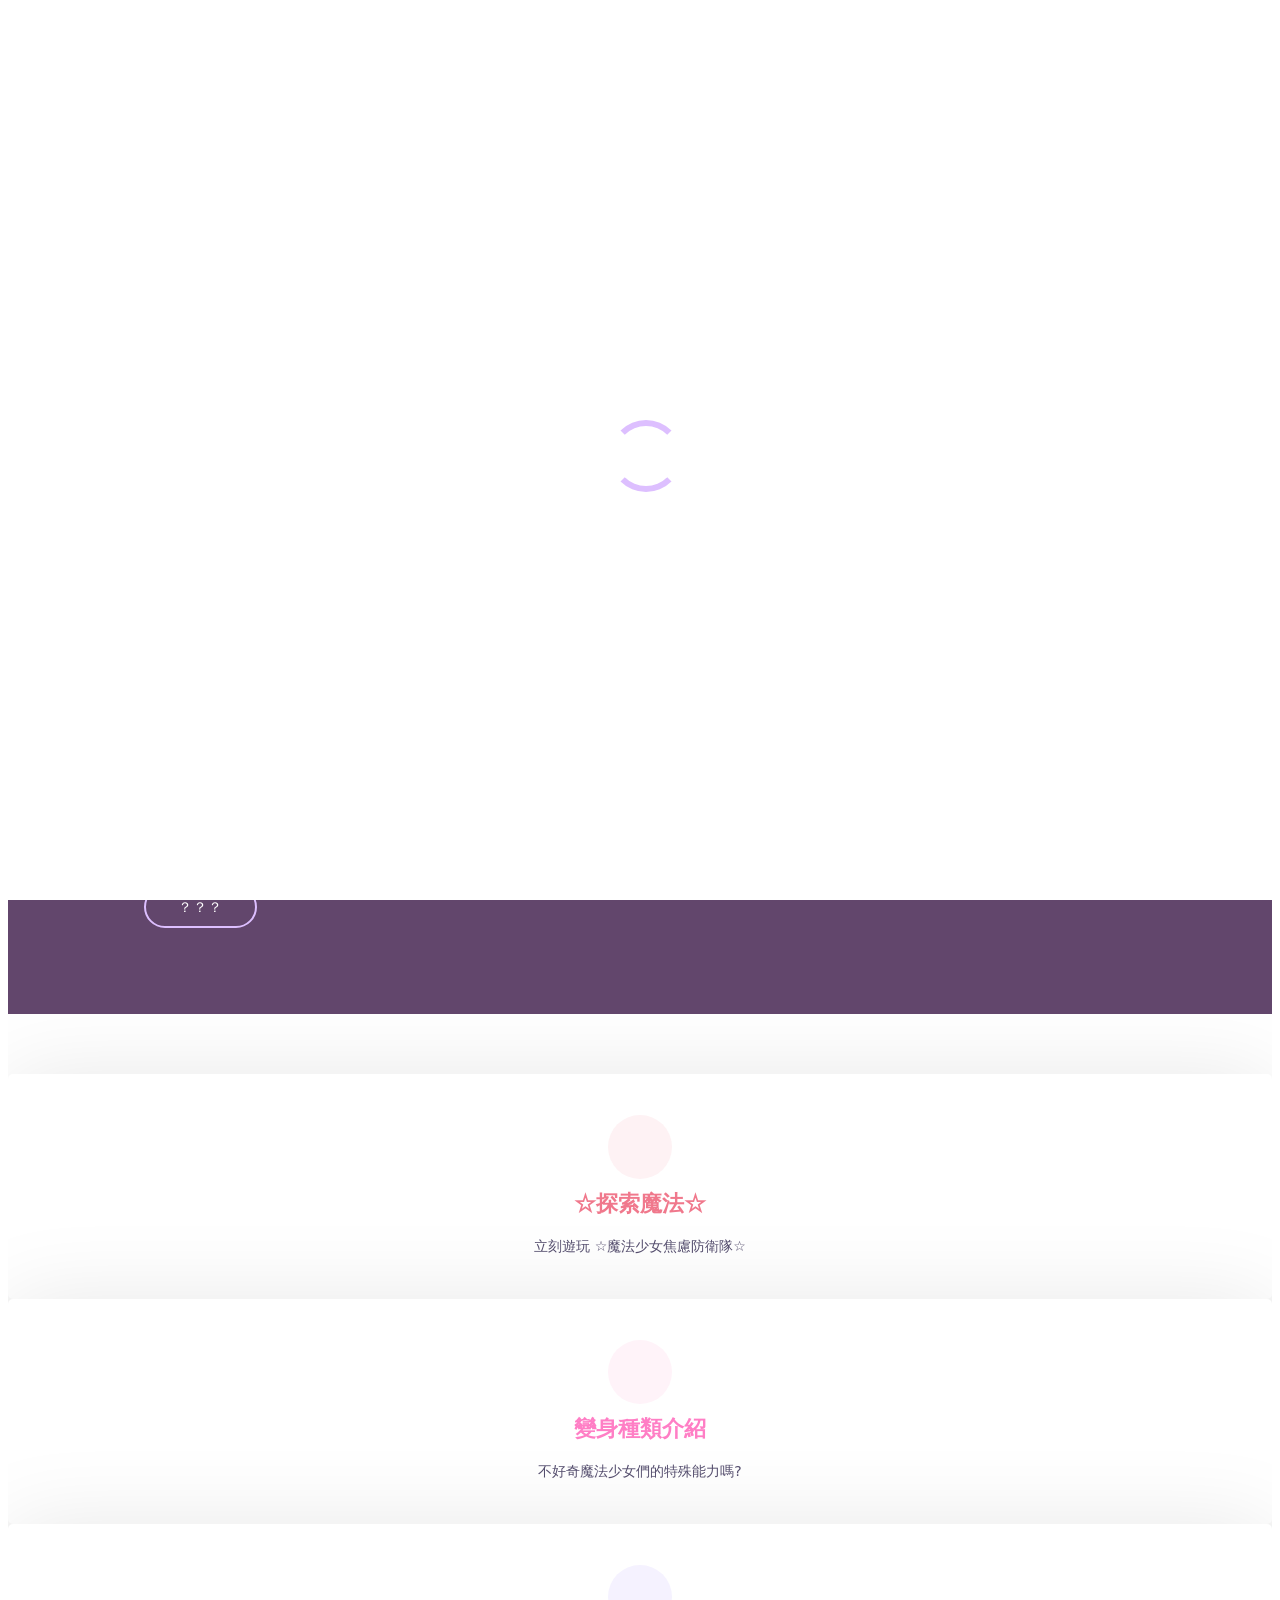
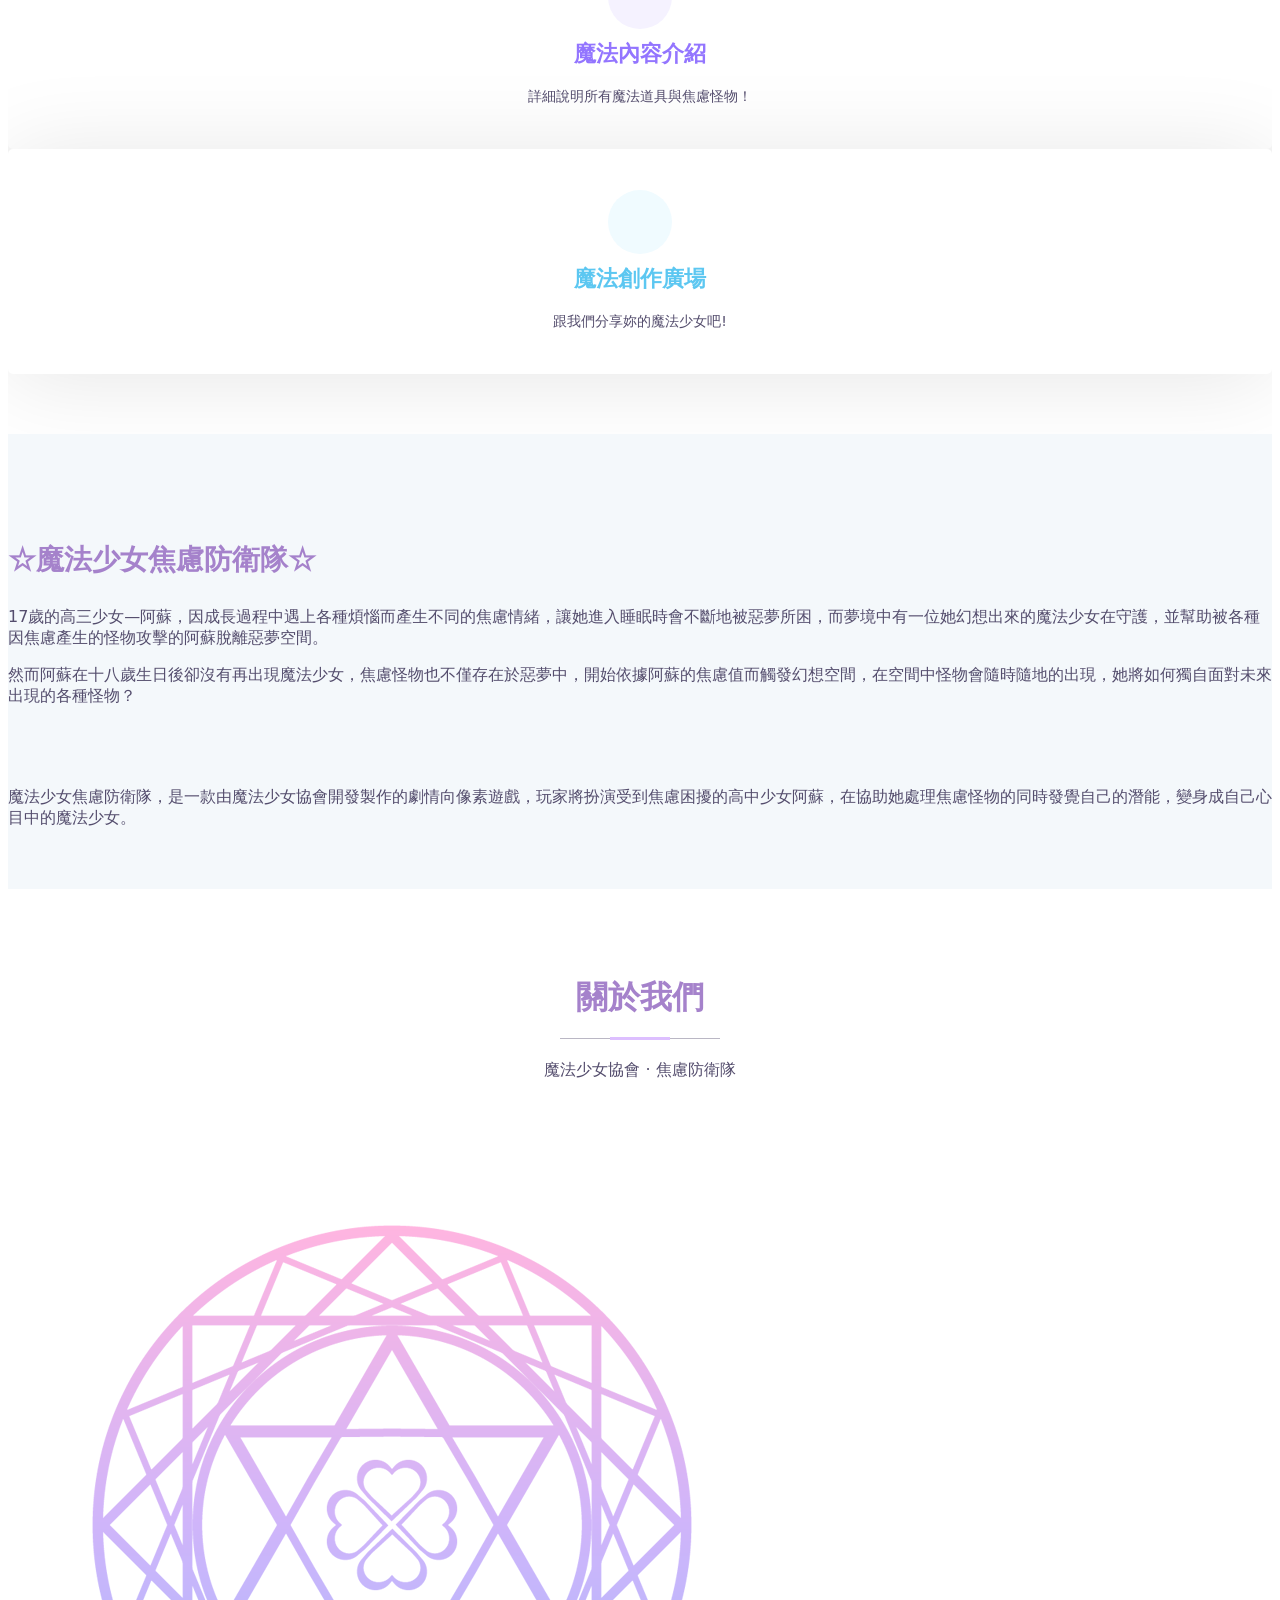
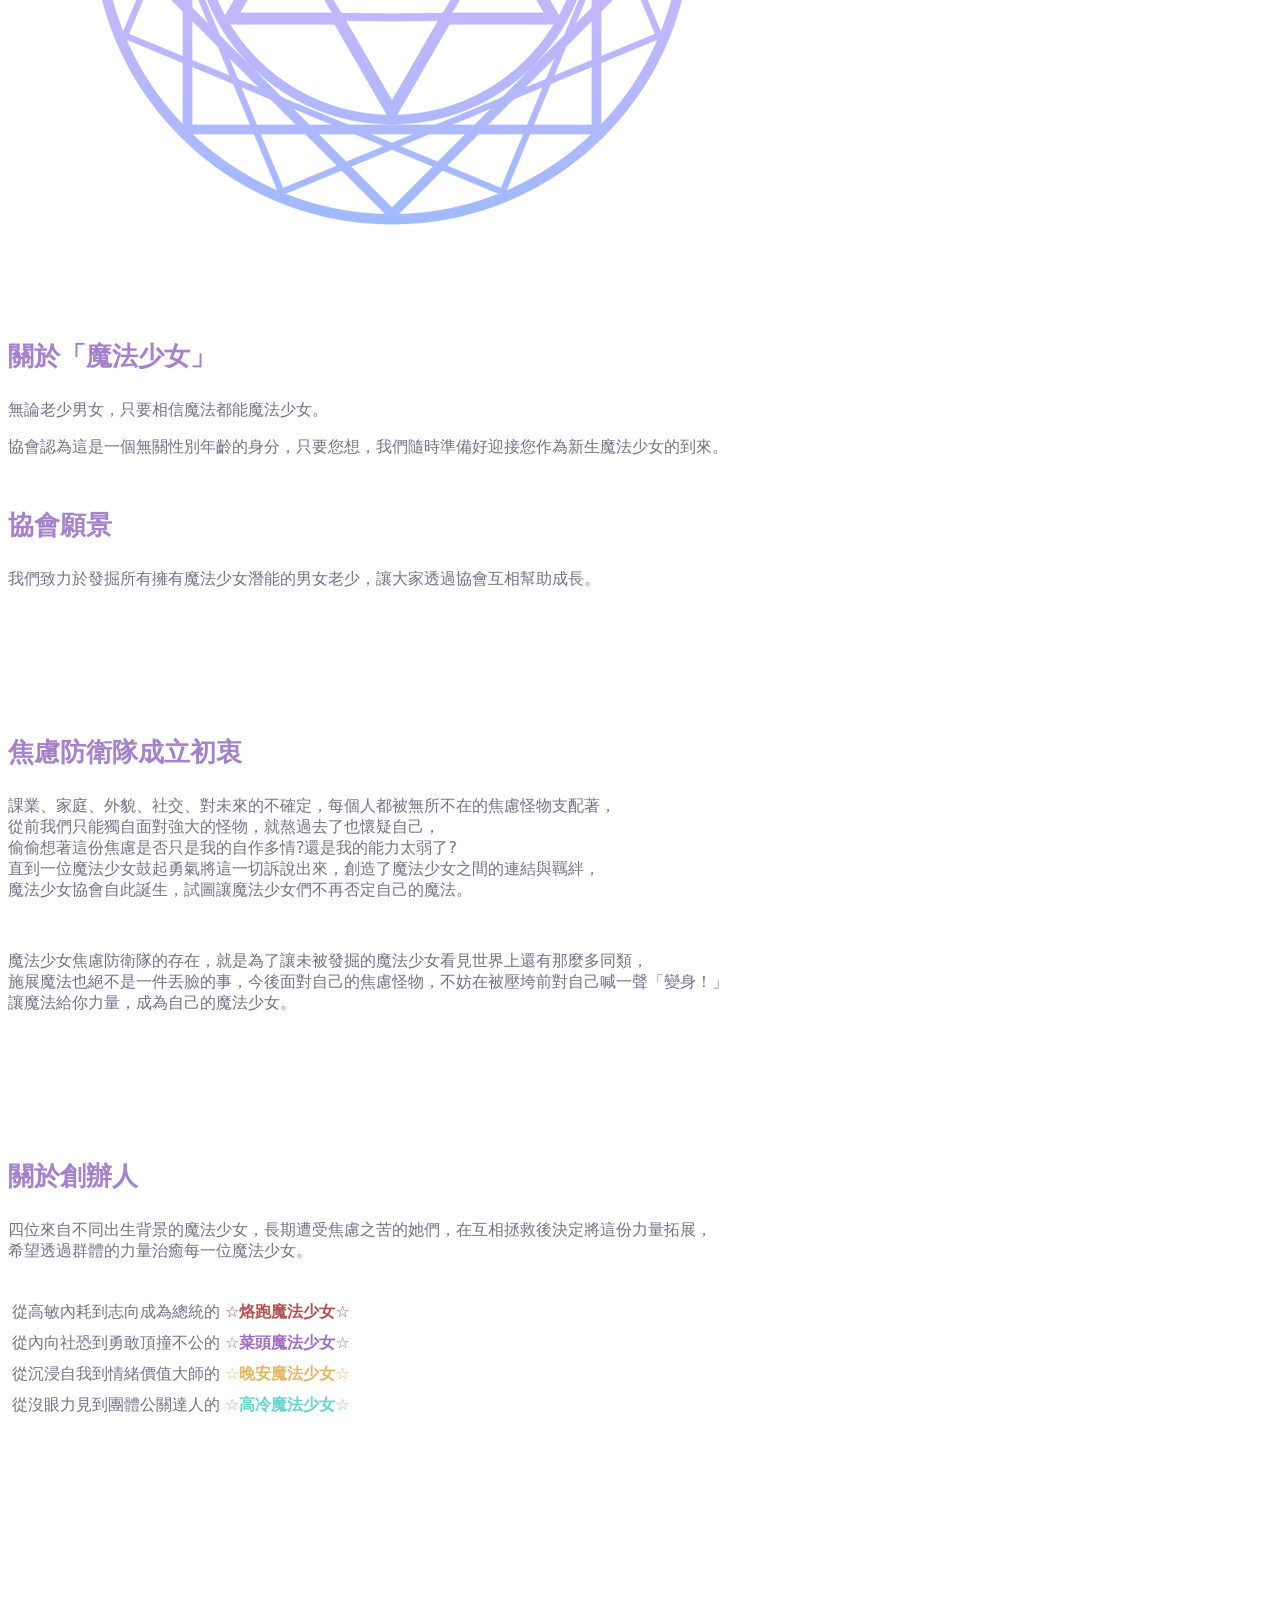
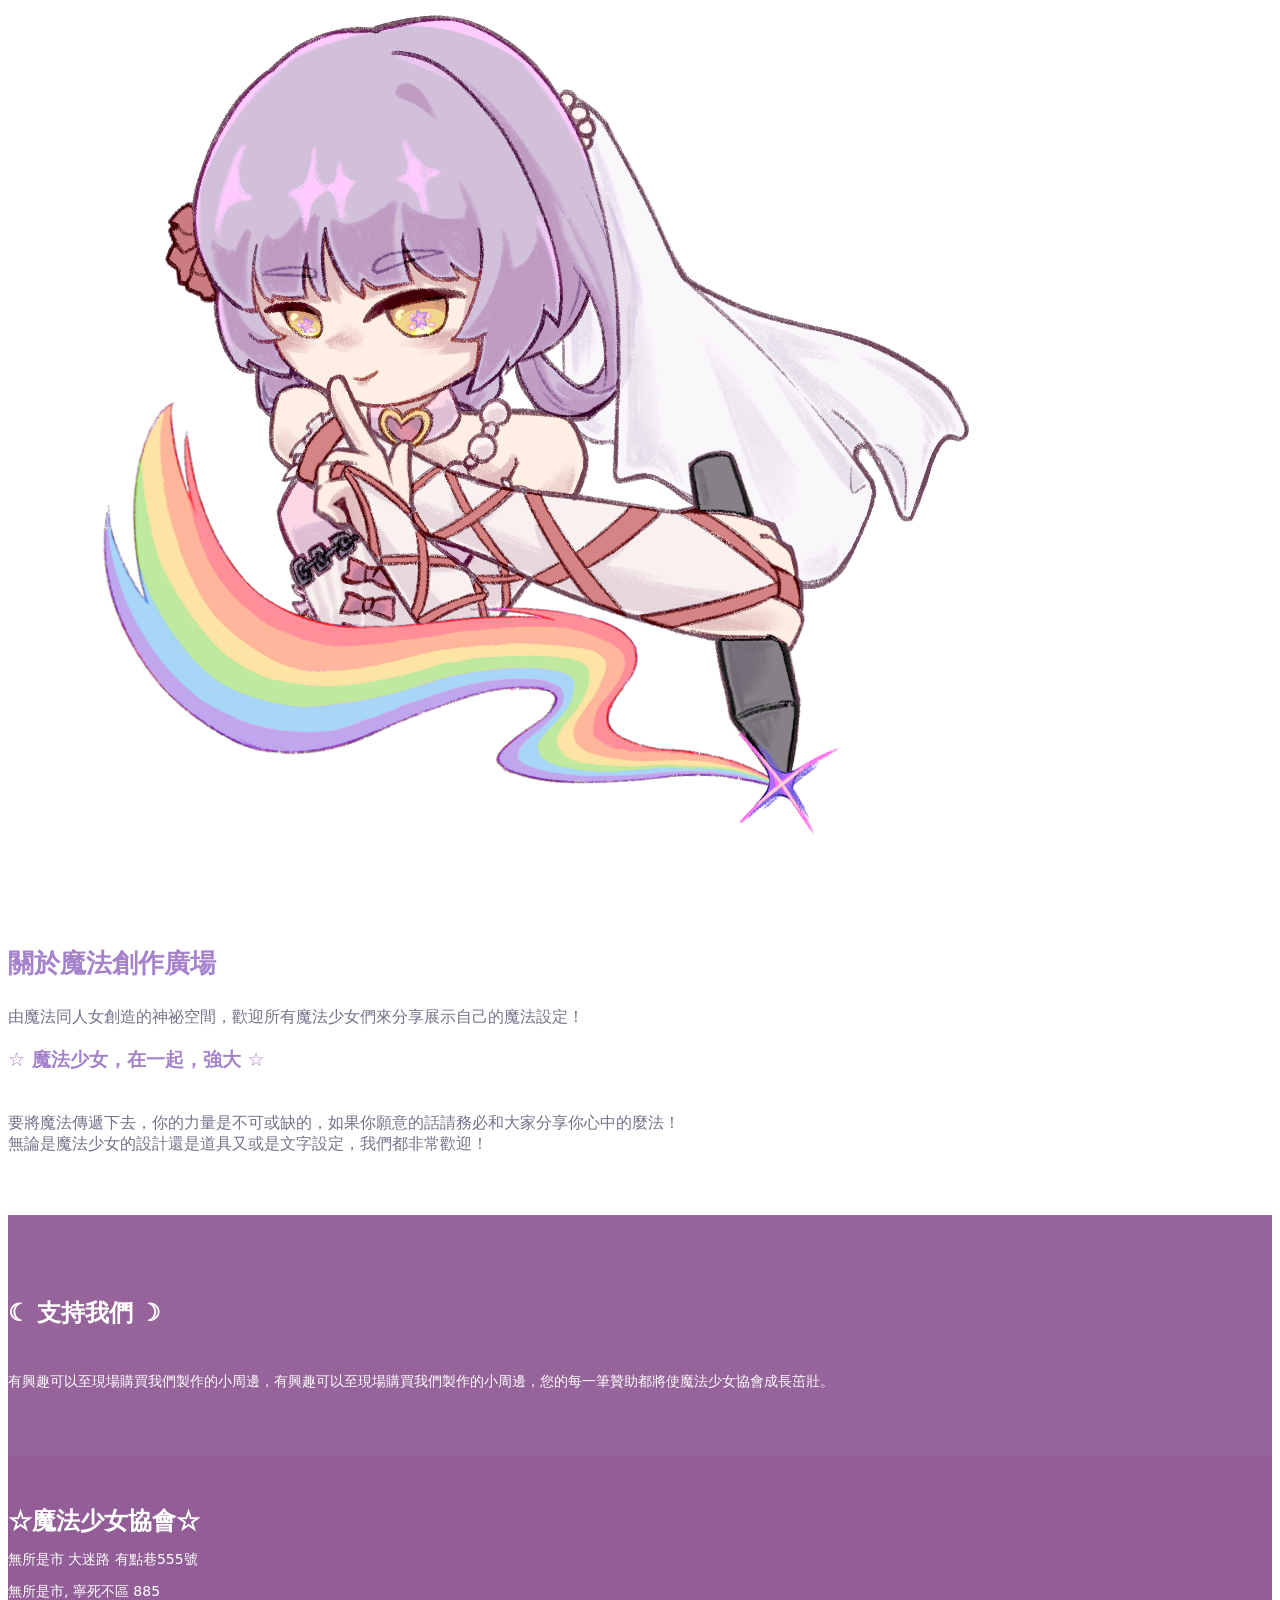
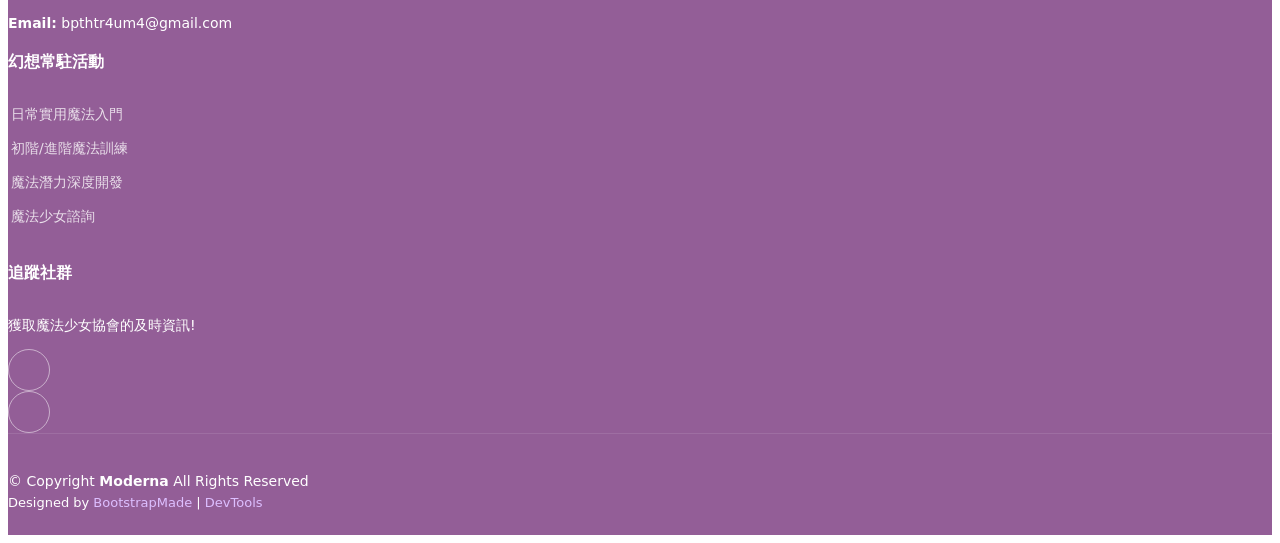
==== commit f2667b88: "Add files via upload" ====
--- a/index.html
+++ b/index.html
@@ -5,8 +5,8 @@
   <meta charset="utf-8">
   <meta content="width=device-width, initial-scale=1.0" name="viewport">
   <title>☆魔法少女協會☆</title>
-  <meta name="description" content="不寫也行，寫了增加曝光率">
-  <meta name="keywords" content="不寫也行，寫了增加曝光率">
+  <meta name="description" content="魔法少女協會是由焦慮魔法少女們共同創辦的組織。快來體驗劇情向解謎遊戲《魔法少女焦慮防衛隊》，在團體的治癒下與自己的特質和解，領取專屬的魔法執照！">
+  <meta name="keywords" content="焦慮防衛隊, 魔法少女協會, 中興台文, 台灣人文創新學士學位學程, Zmotion">
 
   <!-- Favicons -->
   <link href="assets/img/favicon.png" rel="icon">
@@ -43,7 +43,7 @@
 
       <a href="index.html" class="logo d-flex align-items-center">
         <!-- Uncomment the line below if you also wish to use an image logo -->
-        <!-- <img src="assets/img/logo.png" alt=""> -->
+        <img src="assets/img/logo.png" alt="">
         <h1 class="sitename" >MHSJ</h1>
       </a>
 
@@ -199,8 +199,8 @@
 
         <div class="row gy-4">
           <div class="col-lg-6 position-relative align-self-start" data-aos="fade-up" data-aos-delay="100">
-            <img src="assets/img/about.jpg" class="img-fluid" alt="">
-            <a href="https://www.youtube.com/watch?v=Y7f98aduVJ8" class="glightbox pulsating-play-btn"></a>
+            <img src="assets/img/遊戲封面.png" class="img-fluid" alt="">
+            <!--<a href="https://www.youtube.com/watch?v=Y7f98aduVJ8" class="glightbox pulsating-play-btn"></a>-->
           </div>
           <div class="col-lg-6 content" data-aos="fade-up" data-aos-delay="200">
             <div style="margin-top: 20px;"></div>
@@ -268,7 +268,7 @@
 
         <div class="row gy-4 align-items-center features-item">
           <div class="col-md-5 order-1 order-md-2 d-flex align-items-center" data-aos="zoom-out" data-aos-delay="200">
-            <img src="assets/img/魔法陣.png" class="img-fluid" alt="">
+            <img src="assets/img/魔法棒.webp" class="img-fluid" alt="">
           </div>
           <div class="col-md-7 order-2 order-md-1" data-aos="fade-up" data-aos-delay="200">
             <h3>焦慮防衛隊成立初衷</h3>
@@ -291,7 +291,7 @@
 
         <div class="row gy-4 align-items-center features-item">
           <div class="col-md-5 d-flex align-items-center" data-aos="zoom-out">
-            <img src="assets/img/魔法陣.png" class="img-fluid" alt="">
+            <img src="assets/img/四人眼睛.webp" class="img-fluid" alt="">
           </div>
           <div class="col-md-7" data-aos="fade-up">
             <h3>關於創辦人</h3>
--- a/assets/css/main.css
+++ b/assets/css/main.css
@@ -2688,4 +2688,32 @@
     margin: 0 auto !important; /* 水平居中 */
     width: 44px !important;    /* 根據你模板圖示的大小微調 */
     text-align: center !important;
+}
+
+/* 創作廣場專用投稿按鈕 */
+.btn-submit-magic {
+    background: transparent !important;
+    color: #ddbfff !important;
+    border: 2px solid #ddbfff !important;
+    padding: 12px 35px !important;
+    font-size: 1.1rem !important;
+    font-weight: bold !important;
+    border-radius: 50px !important;
+    cursor: pointer !important;
+    box-shadow: 0 0 10px rgba(255, 176, 251, 0.3) !important;
+    transition: all 0.3s ease !important;
+}
+
+/* 當滑鼠移上去時：按鈕會微微放大、背景變粉、字體變深紫色 */
+.btn-submit-magic:hover {
+    transform: scale(1.05) !important;
+    background: #ddbfff !important;
+    color: #2D1B36 !important; /* 妳網頁的深紫色 */
+    box-shadow: 0 0 20px rgba(255, 176, 251, 0.8) !important; /* 強烈發光感 */
+}
+
+/* 只有當同時具備 .active（當前頁面）與 .download-rainbow（專屬標籤）時，才啟動變色 */
+.navmenu ul li a.active.download-rainbow {
+    animation: color-loop 5s linear infinite !important;
+    font-weight: bold !important;
 }
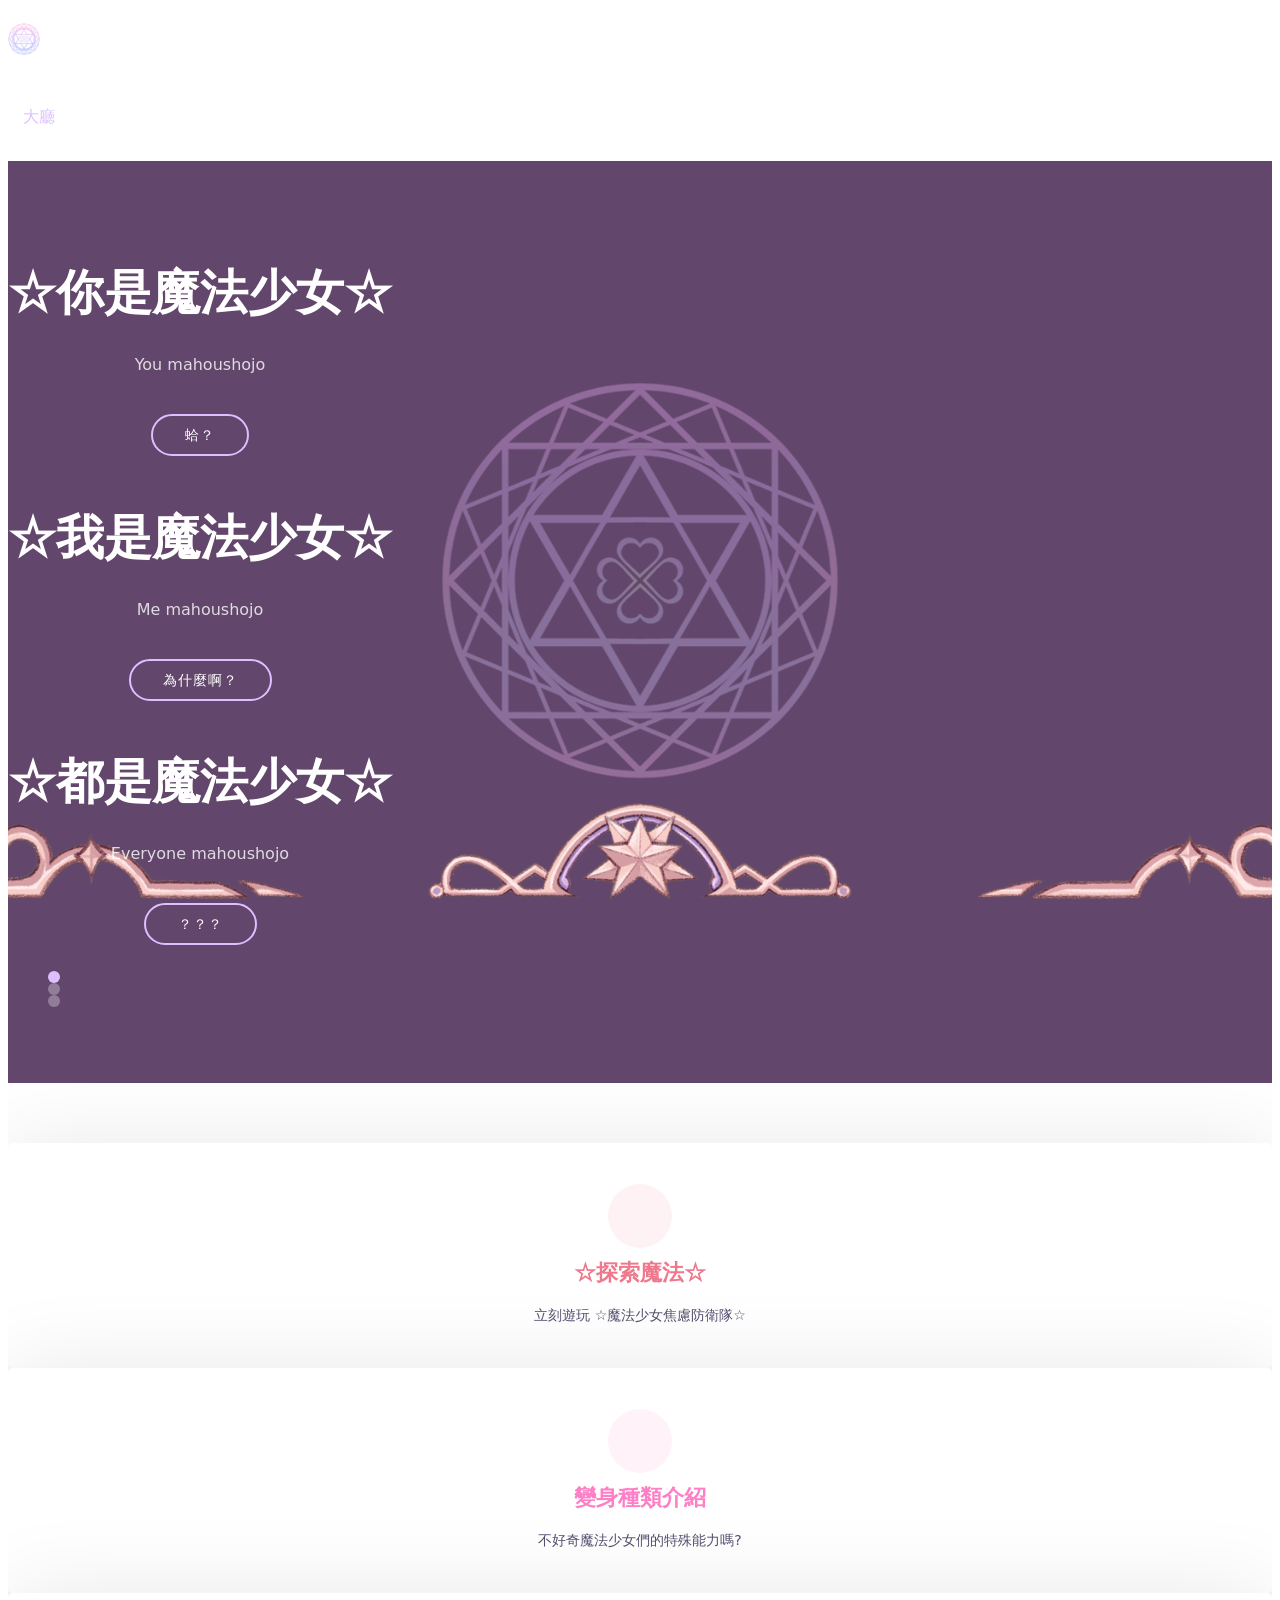
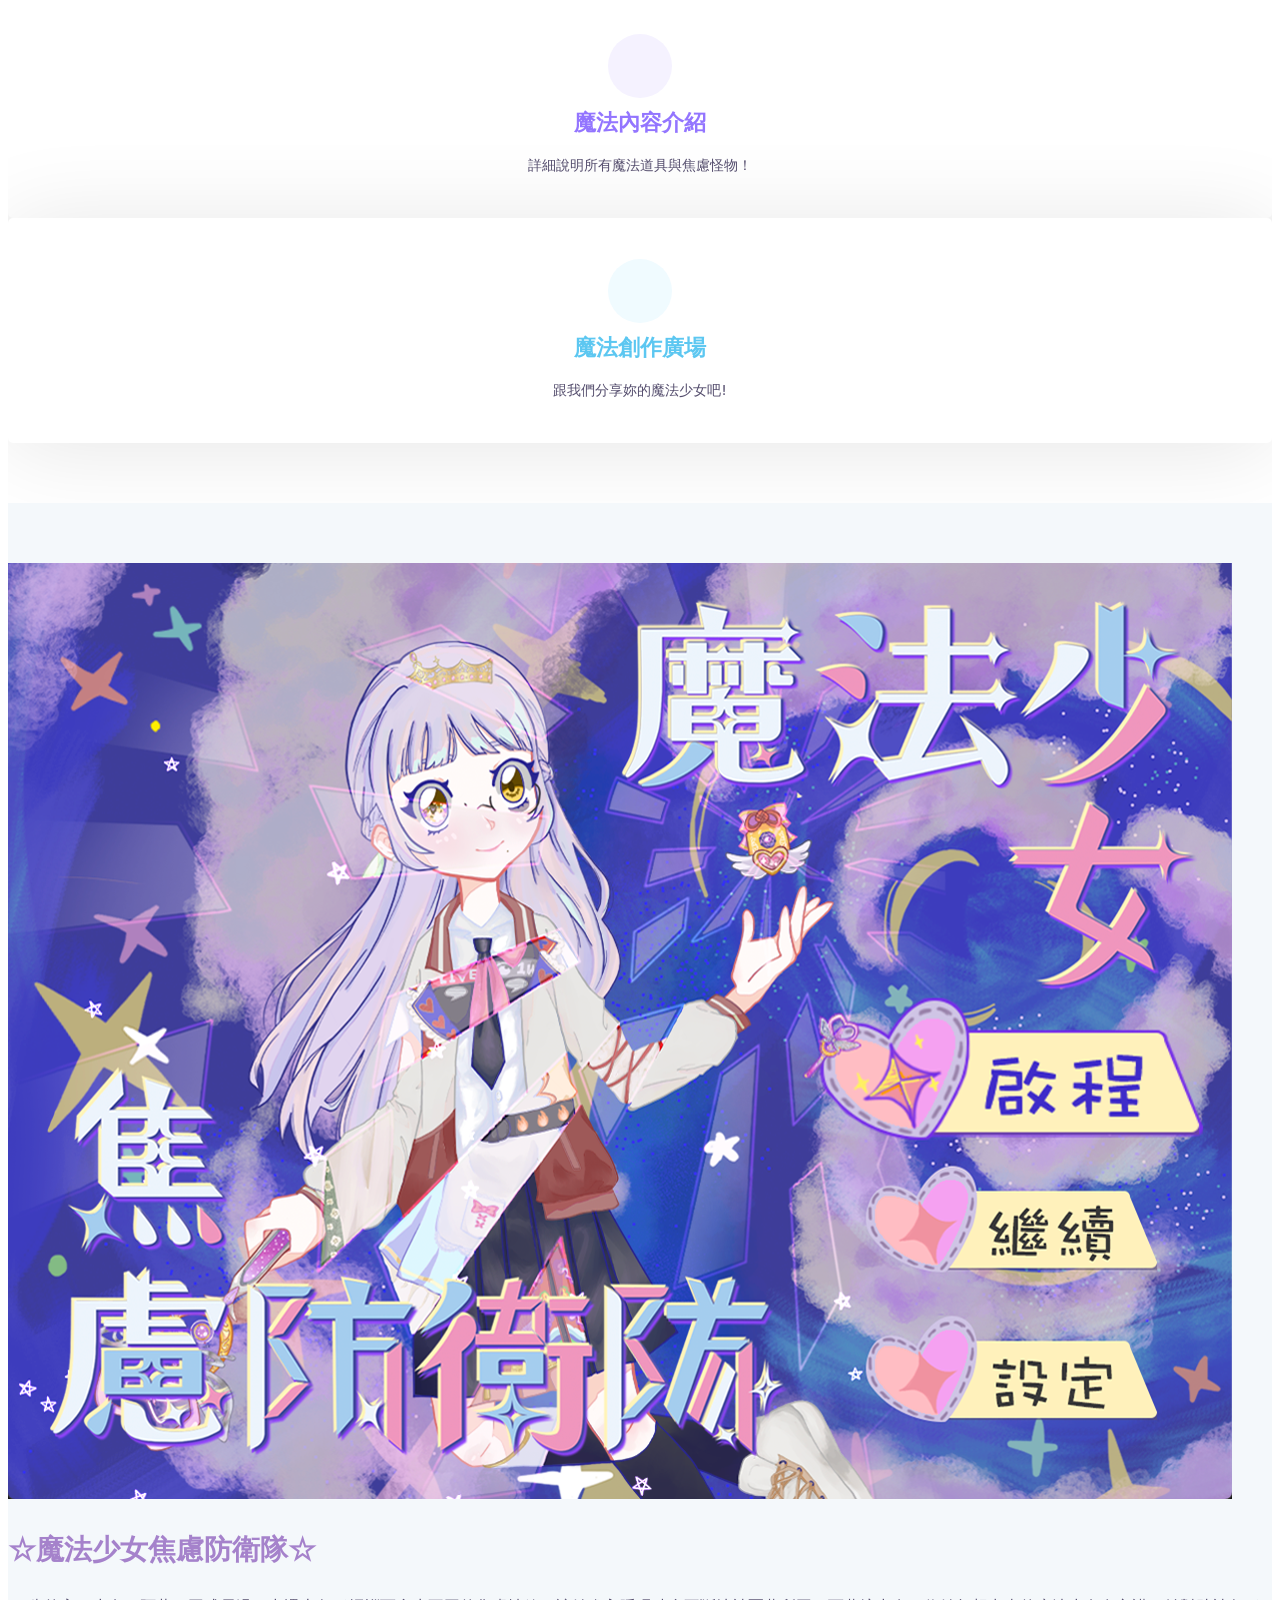
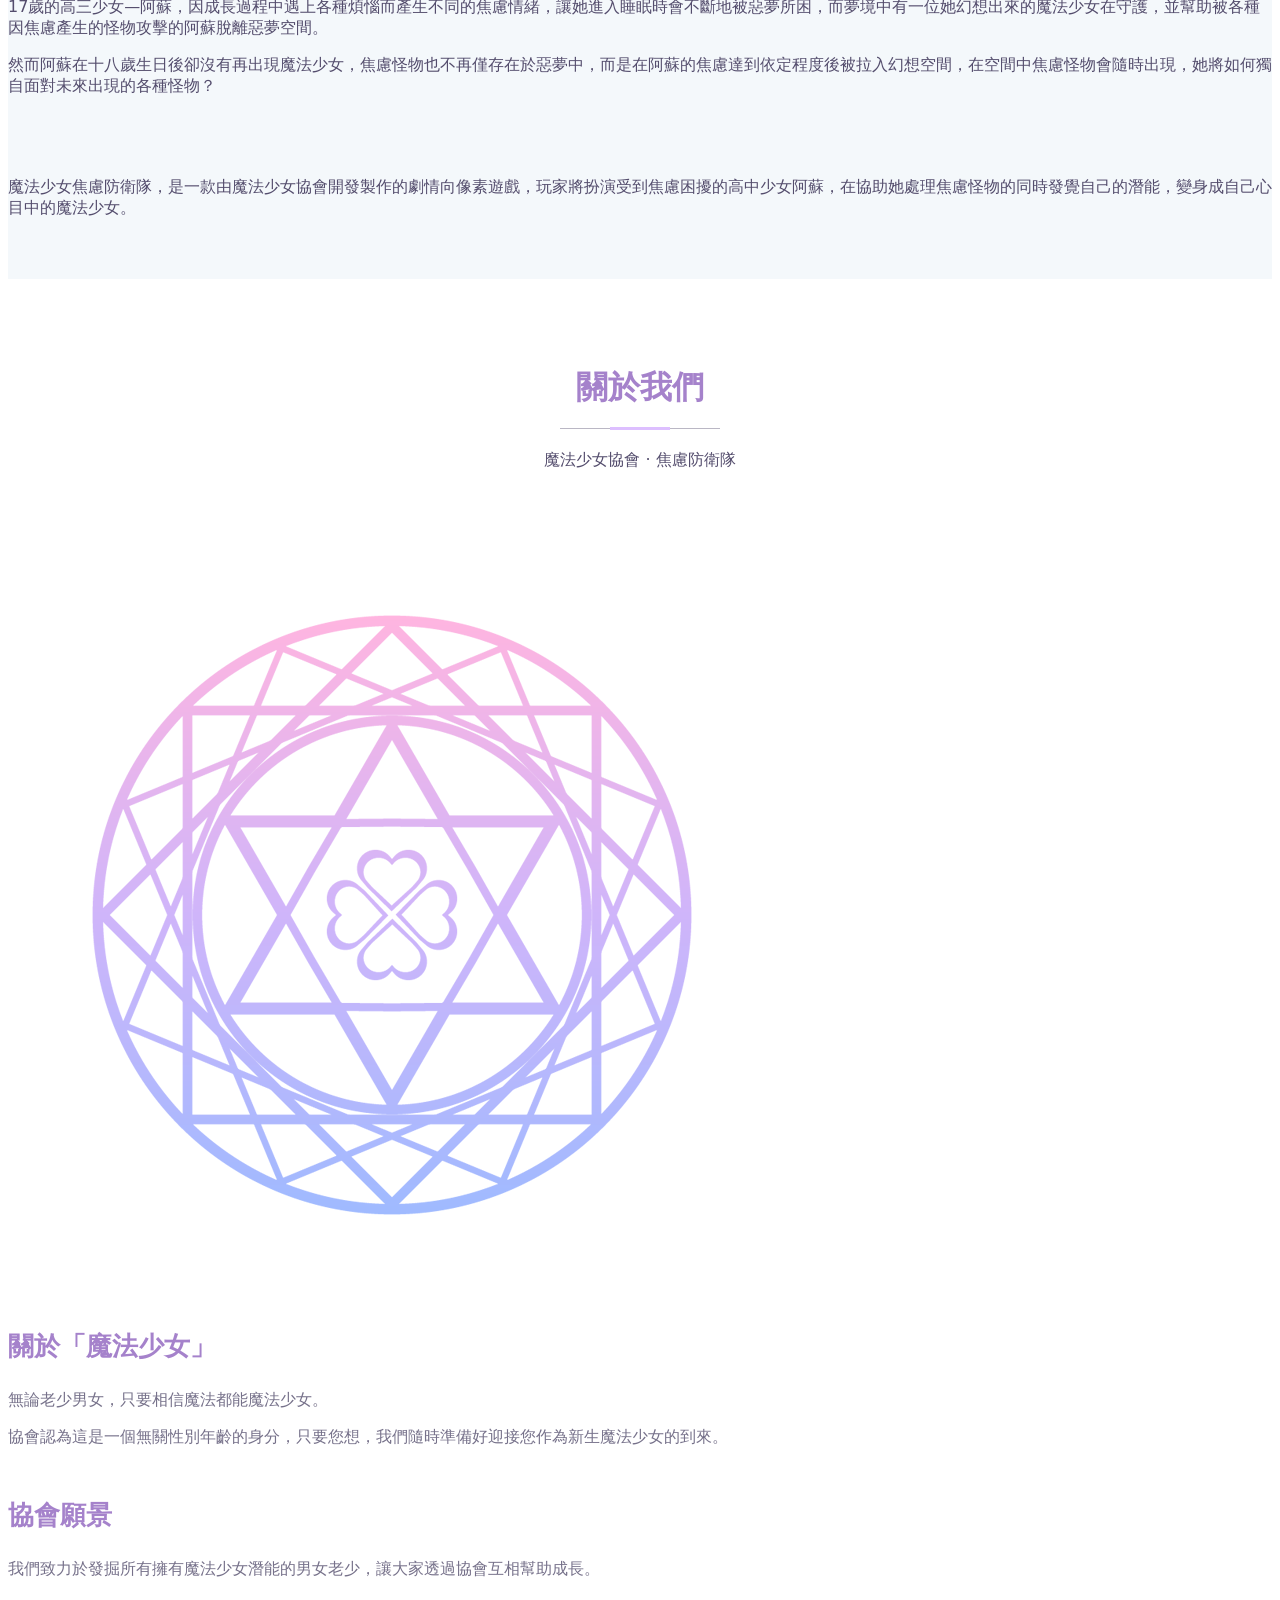
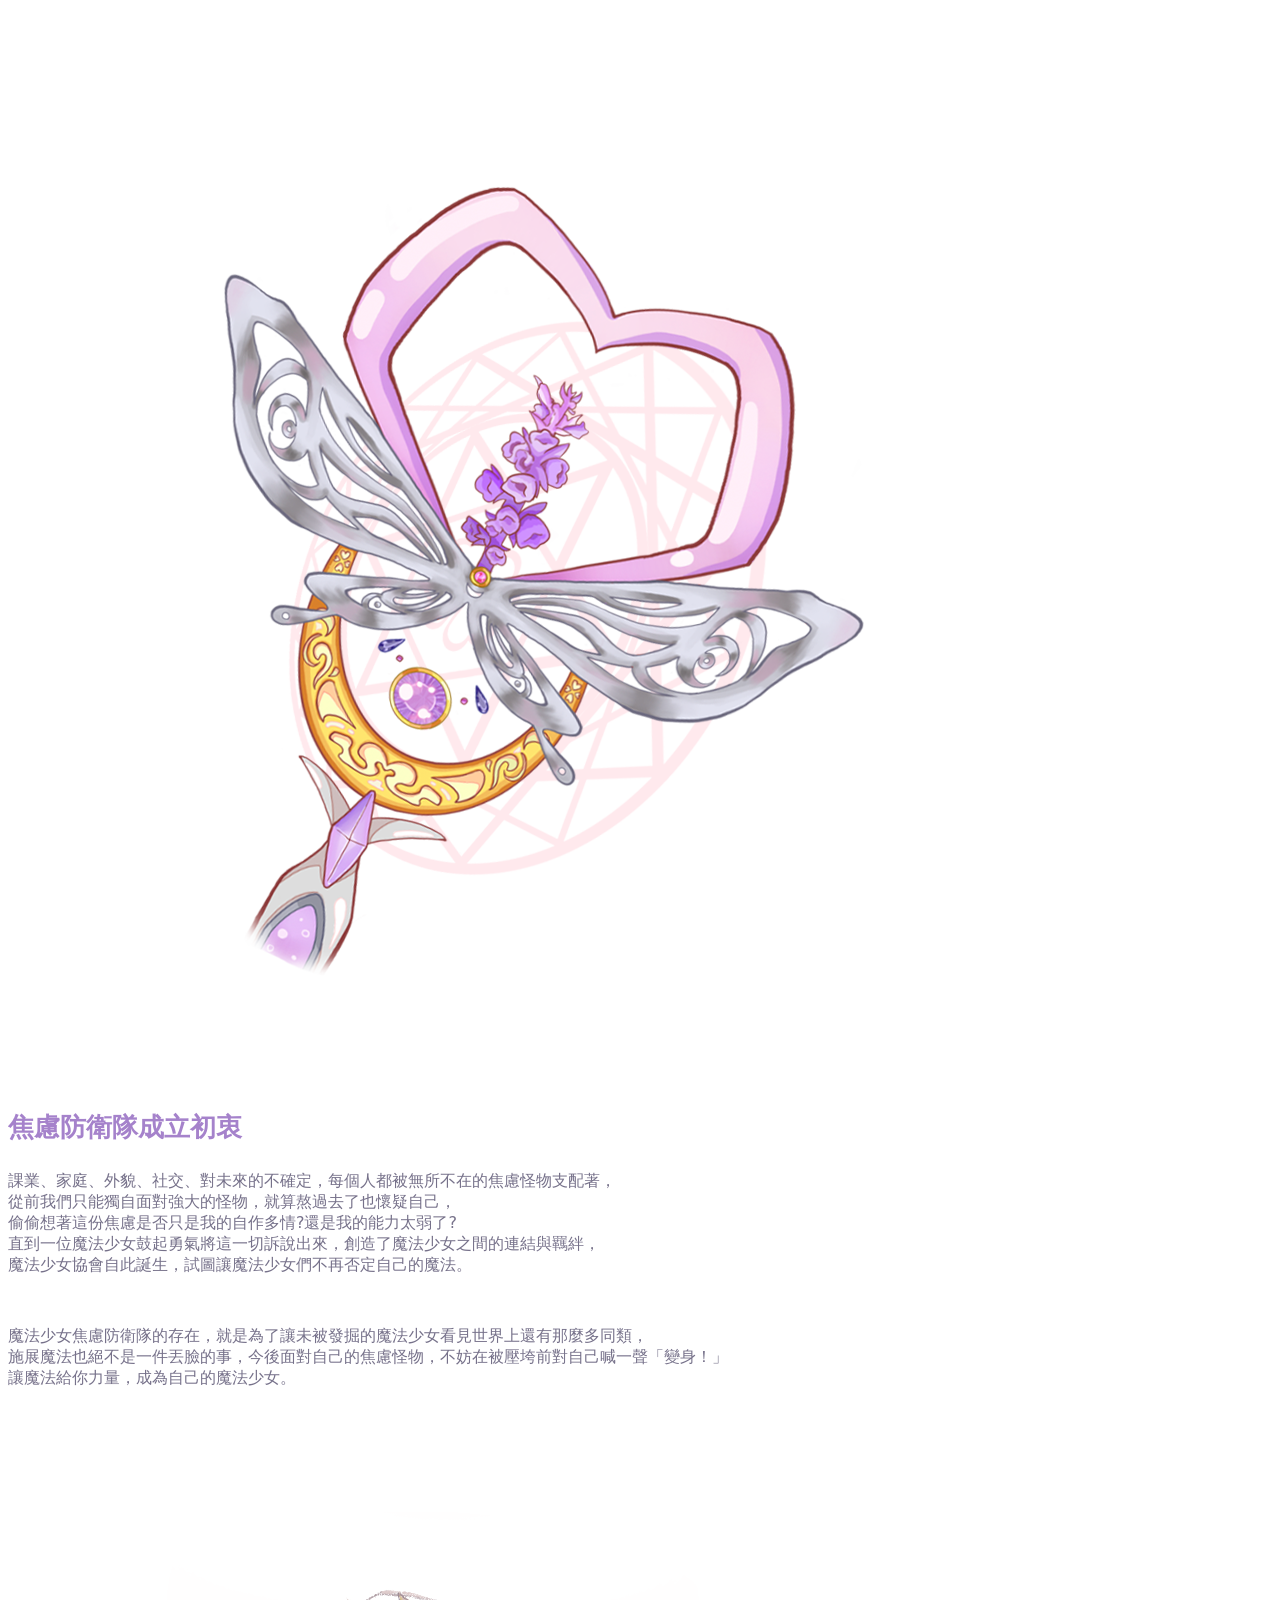
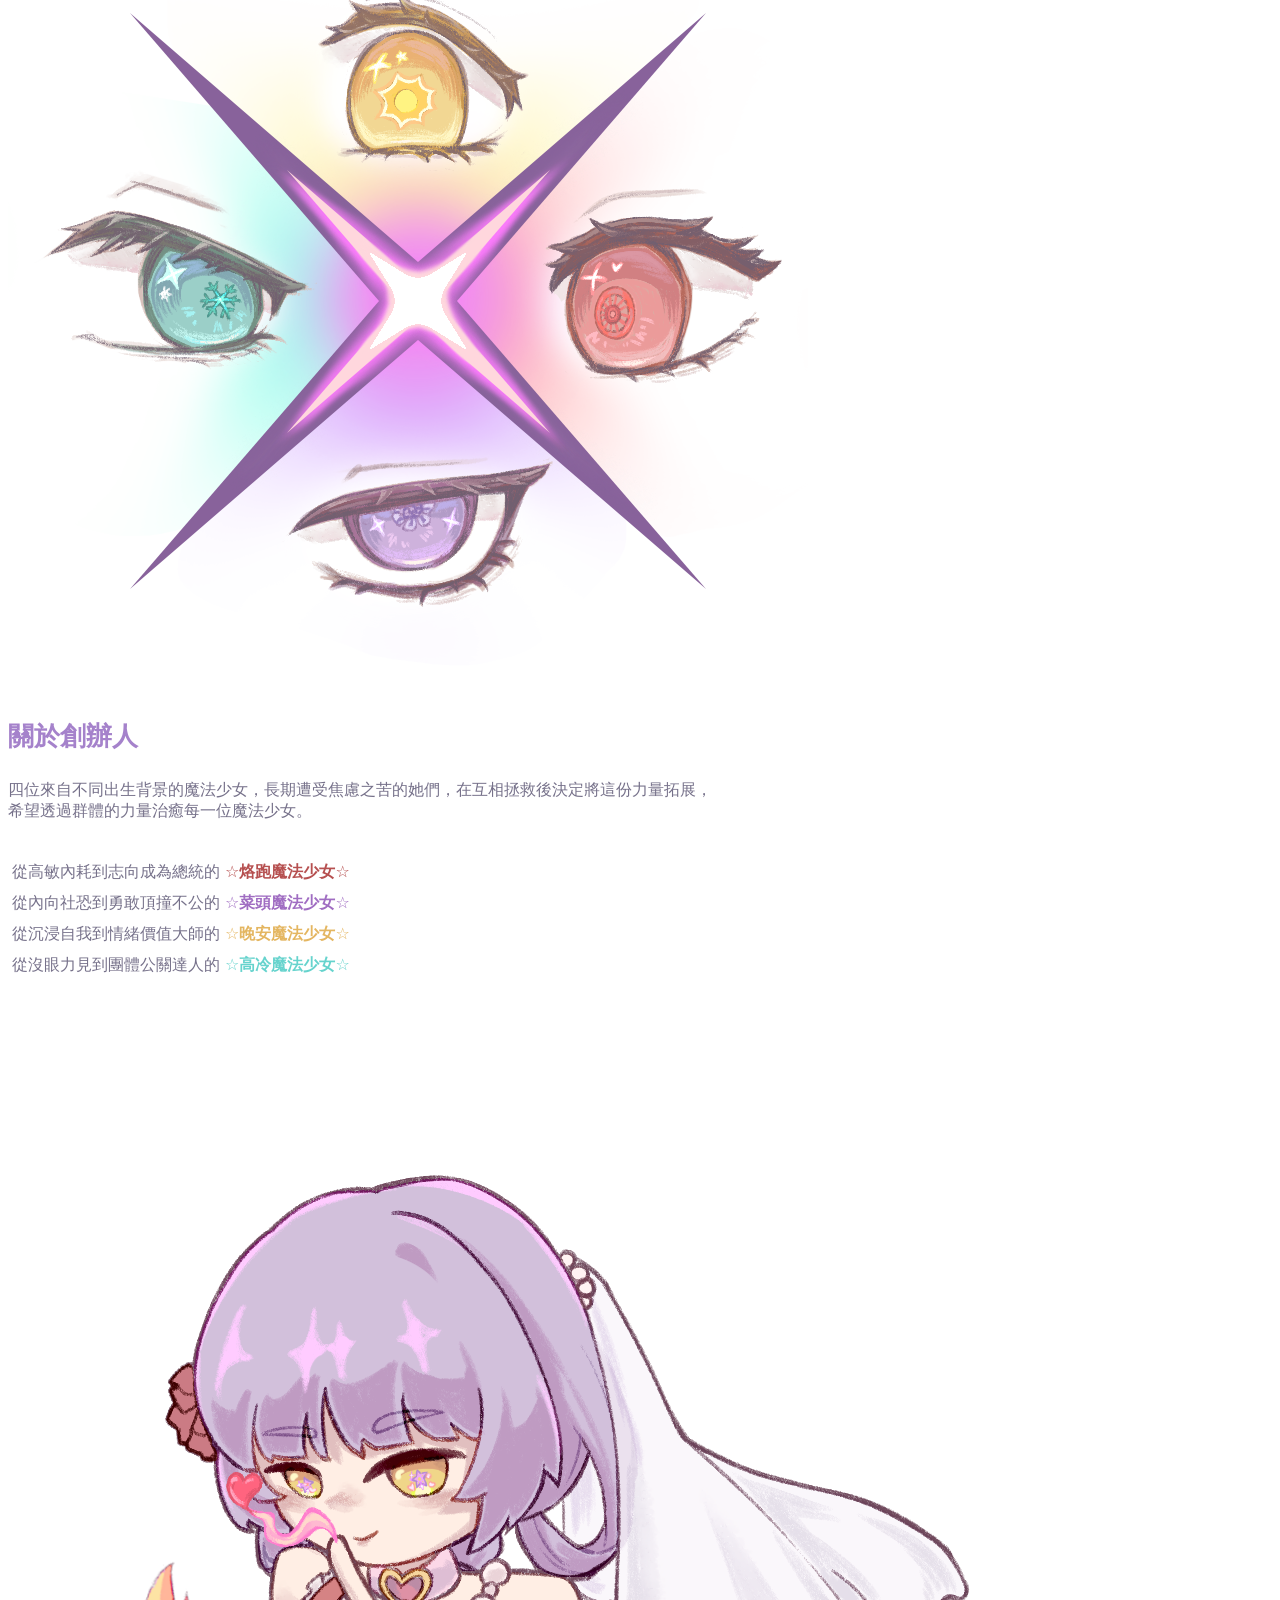
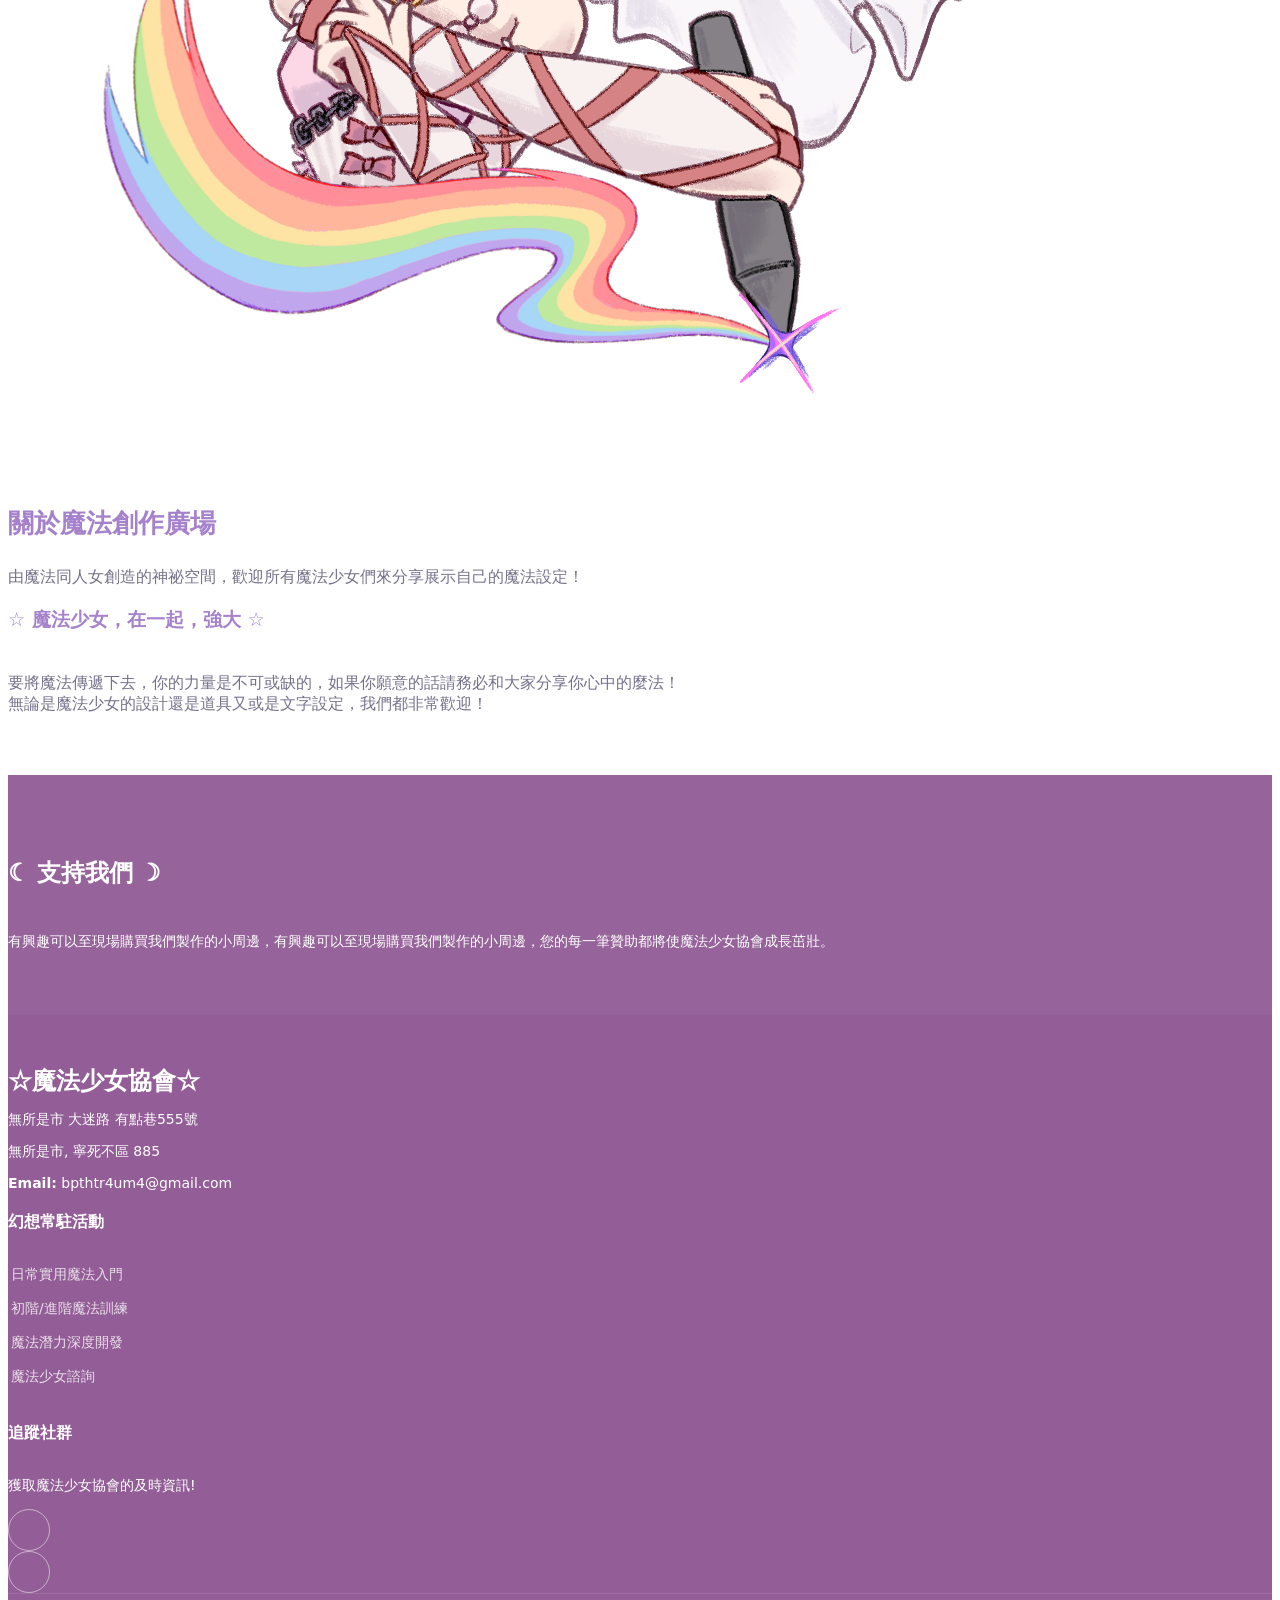
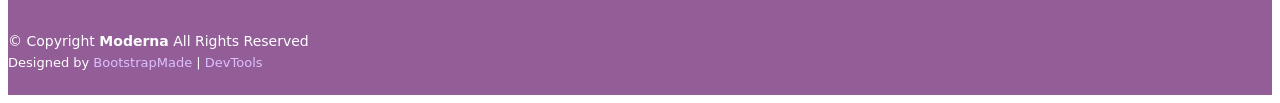
==== commit eac126be: "Add files via upload" ====
--- a/index.html
+++ b/index.html
@@ -215,7 +215,7 @@
               <li><i class="bi bi-check2-all"></i> <span>Ullamco laboris nisi ut aliquip ex ea commodo consequat. Duis aute irure dolor in reprehenderit in voluptate trideta storacalaperda mastiro dolore eu fugiat nulla pariatur.</span></li>-->
             </ul>
             <p class="fst-italic">
-              然而阿蘇在十八歲生日後卻沒有再出現魔法少女，焦慮怪物也不僅存在於惡夢中，開始依據阿蘇的焦慮值而觸發幻想空間，在空間中怪物會隨時隨地的出現，她將如何獨自面對未來出現的各種怪物？
+              然而阿蘇在十八歲生日後卻沒有再出現魔法少女，焦慮怪物也不再僅存在於惡夢中，而是在阿蘇的焦慮達到依定程度後被拉入幻想空間，在空間中焦慮怪物會隨時出現，她將如何獨自面對未來出現的各種怪物？
             </p>
             <div style="margin-top: 80px;"></div>
             <p>
@@ -275,7 +275,7 @@
             <div style="margin-top: 20px;"></div>
             <p class="fst-italic">
               課業、家庭、外貌、社交、對未來的不確定，每個人都被無所不在的焦慮怪物支配著，<br>
-              從前我們只能獨自面對強大的怪物，就熬過去了也懷疑自己，<br>
+              從前我們只能獨自面對強大的怪物，就算熬過去了也懷疑自己，<br>
               偷偷想著這份焦慮是否只是我的自作多情?還是我的能力太弱了?<br>
               直到一位魔法少女鼓起勇氣將這一切訴說出來，創造了魔法少女之間的連結與羈絆，<br>
               魔法少女協會自此誕生，試圖讓魔法少女們不再否定自己的魔法。
--- a/assets/css/main.css
+++ b/assets/css/main.css
@@ -1621,9 +1621,9 @@
 /*--------------------------------------------------------------
 # Starter Section Section
 --------------------------------------------------------------*/
-.starter-section {
+/*.starter-section { */
   /* Add your styles here */
-}
+
 
 /*--------------------------------------------------------------
 # Services Section
@@ -2716,4 +2716,4 @@
 .navmenu ul li a.active.download-rainbow {
     animation: color-loop 5s linear infinite !important;
     font-weight: bold !important;
-}+}
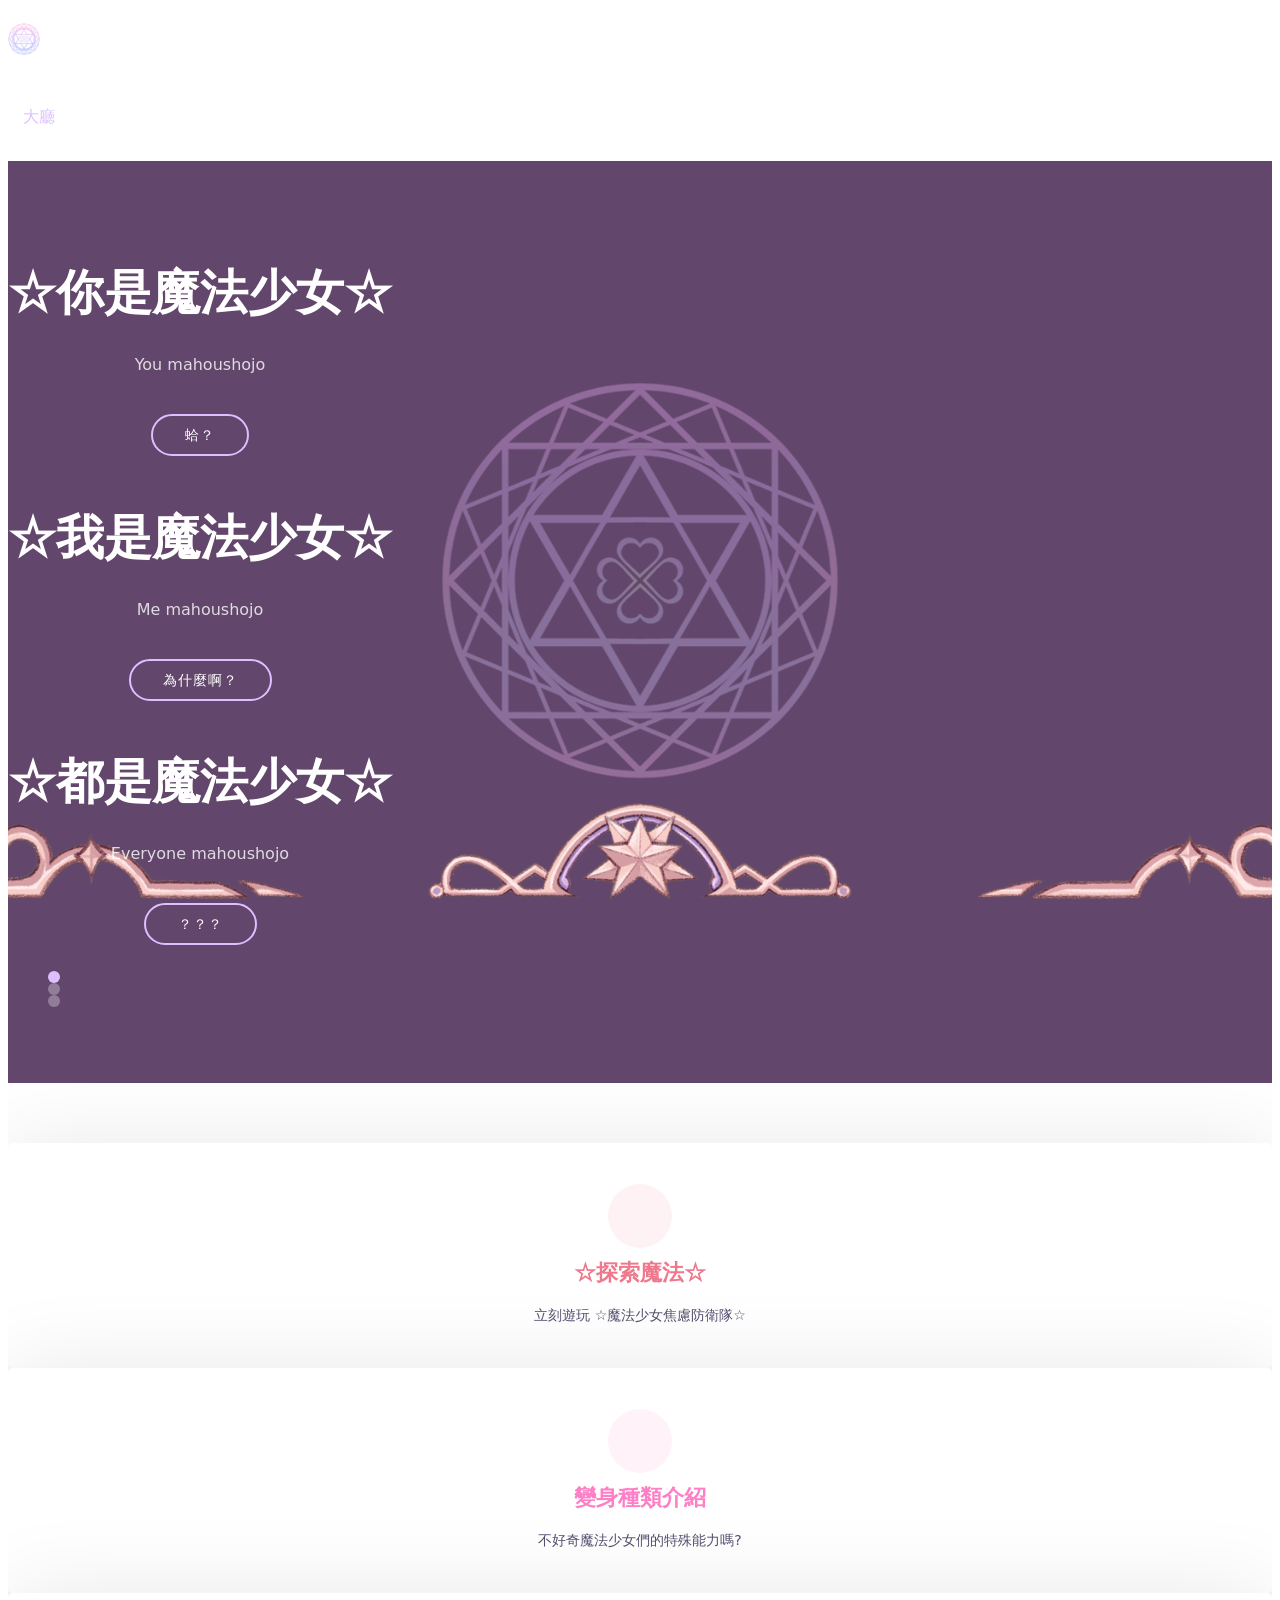
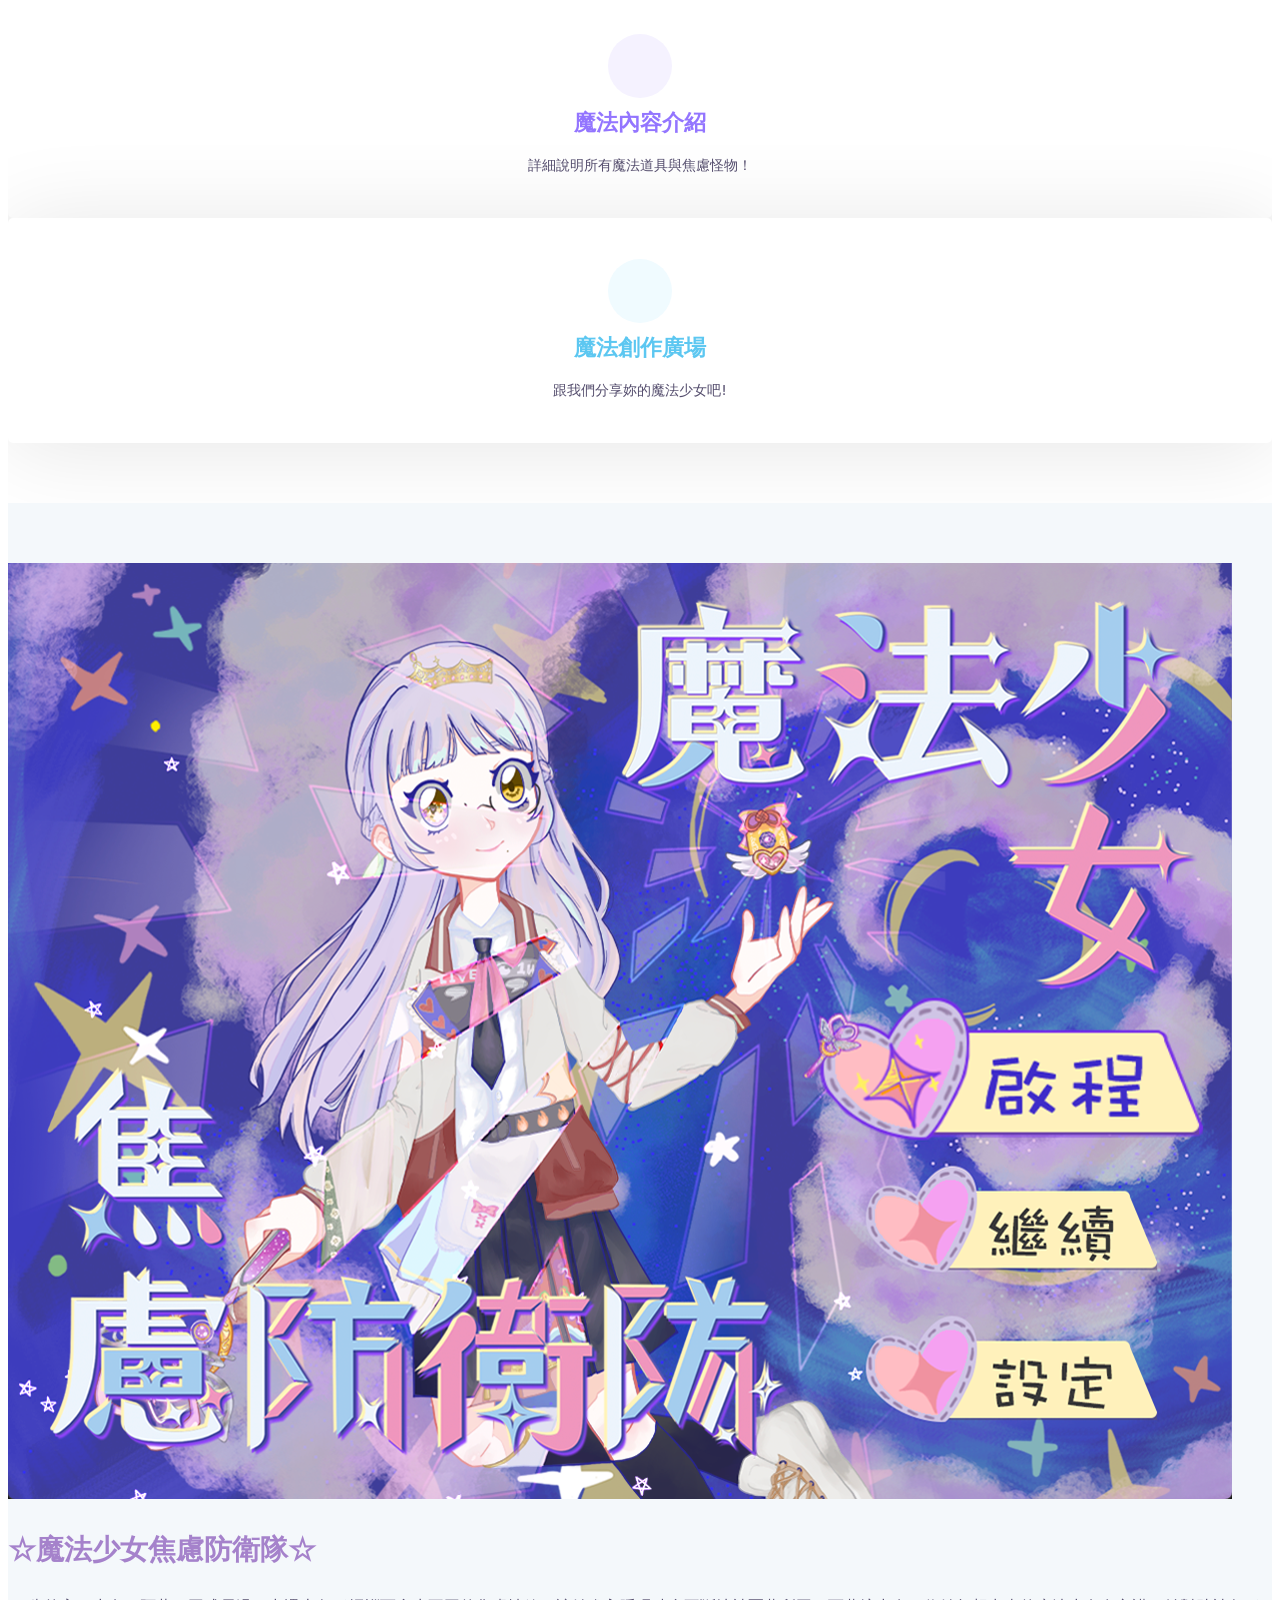
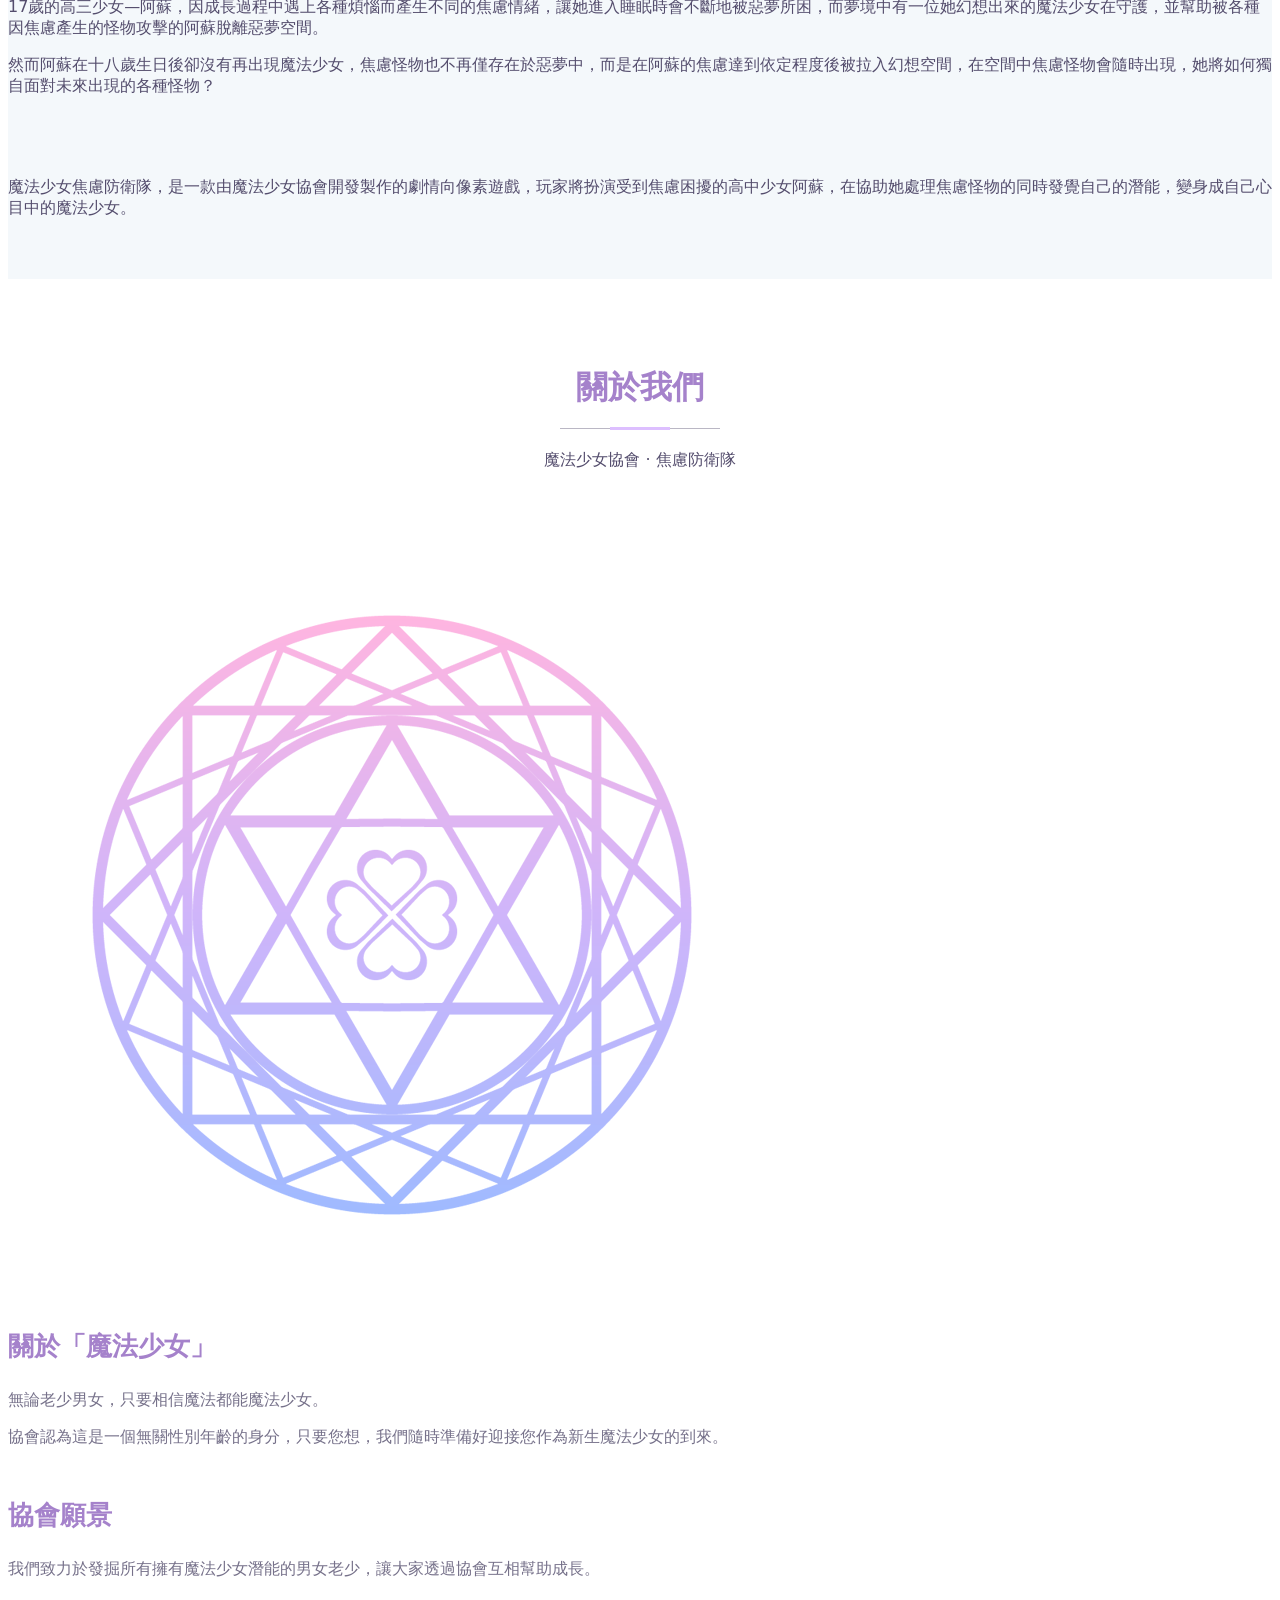
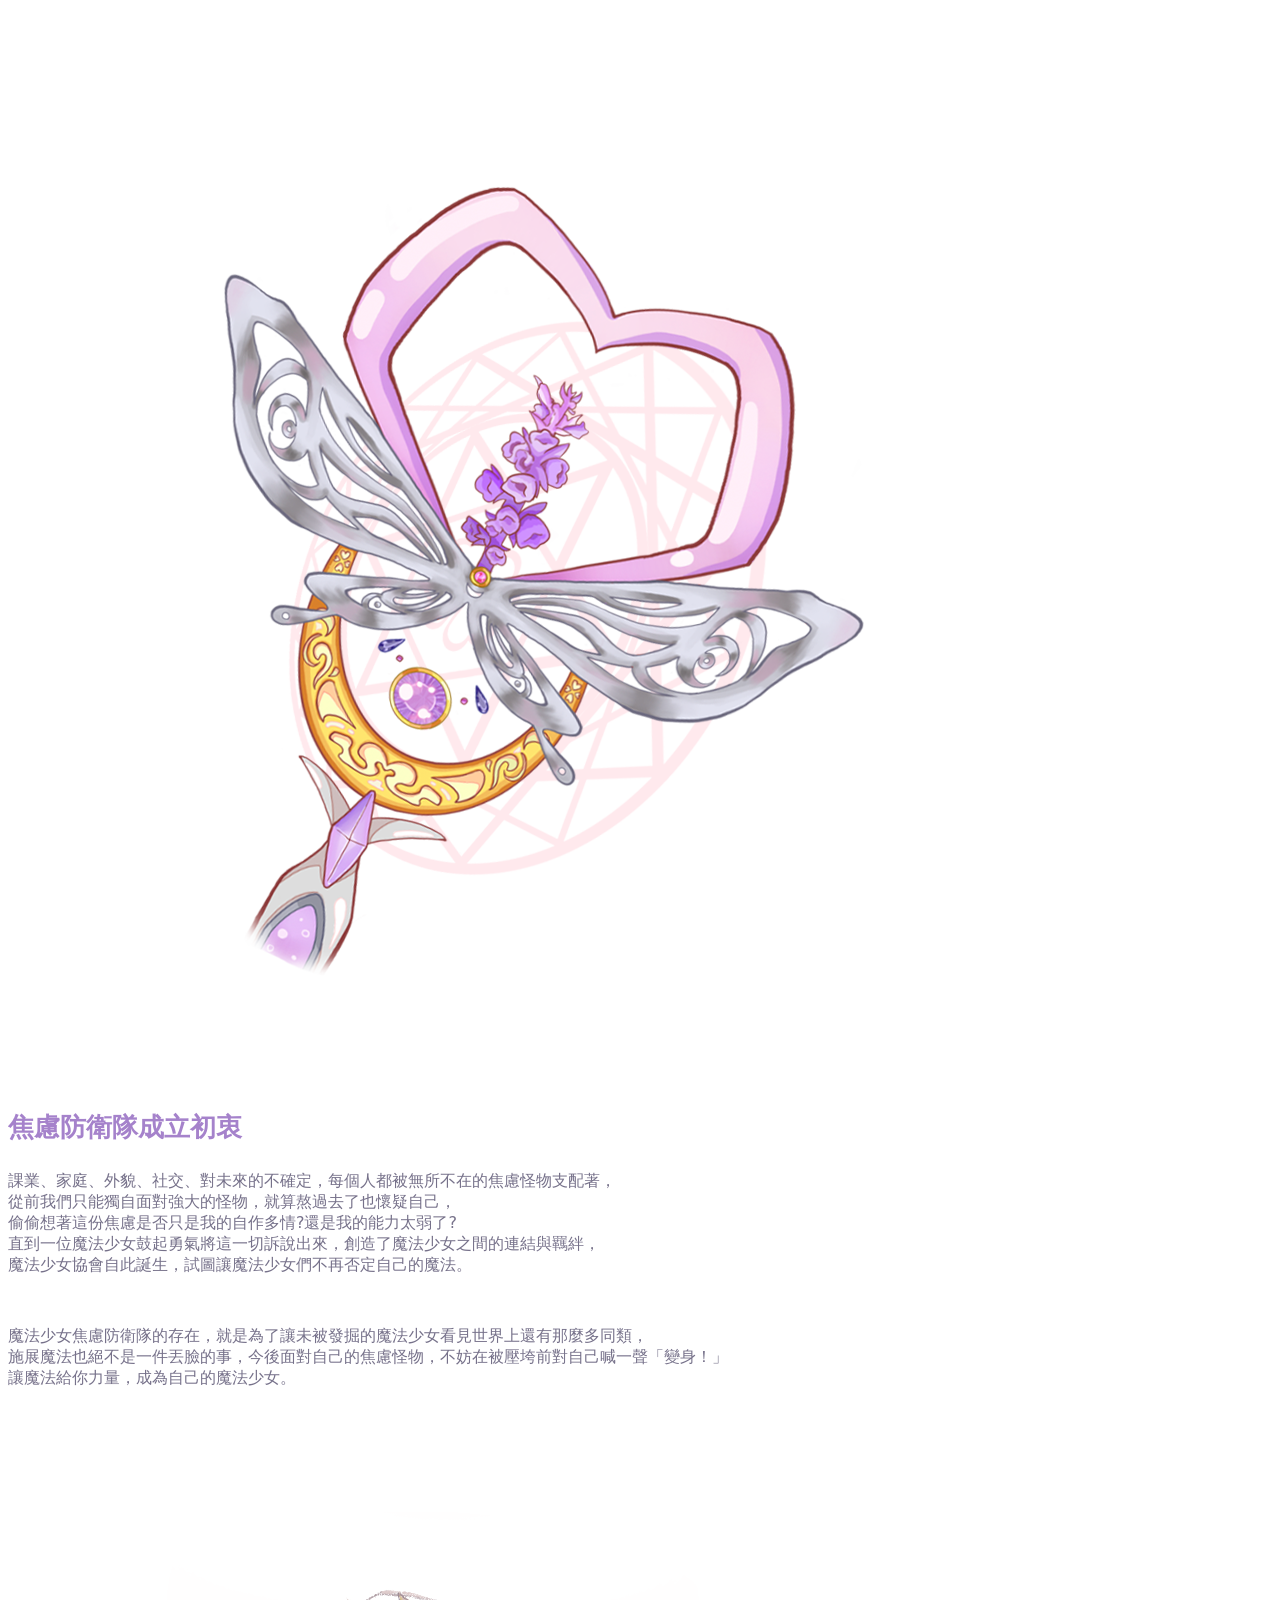
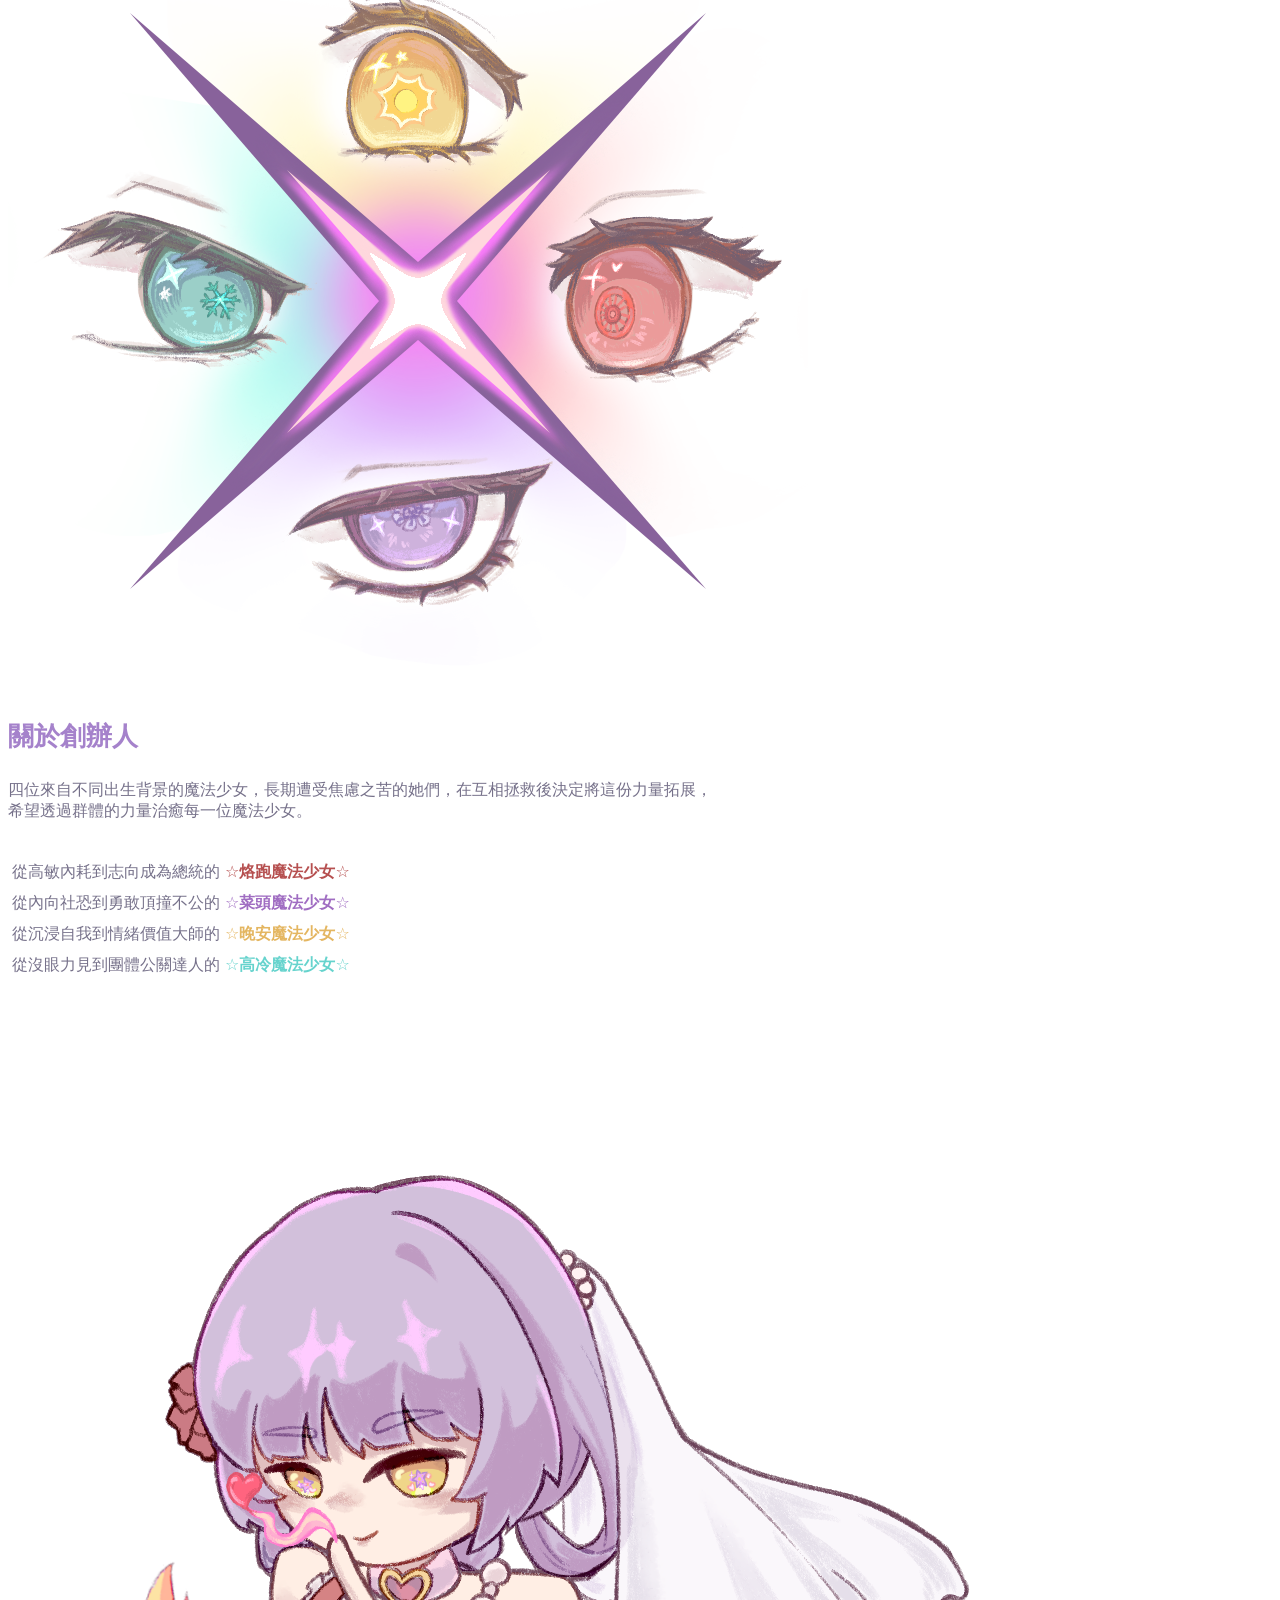
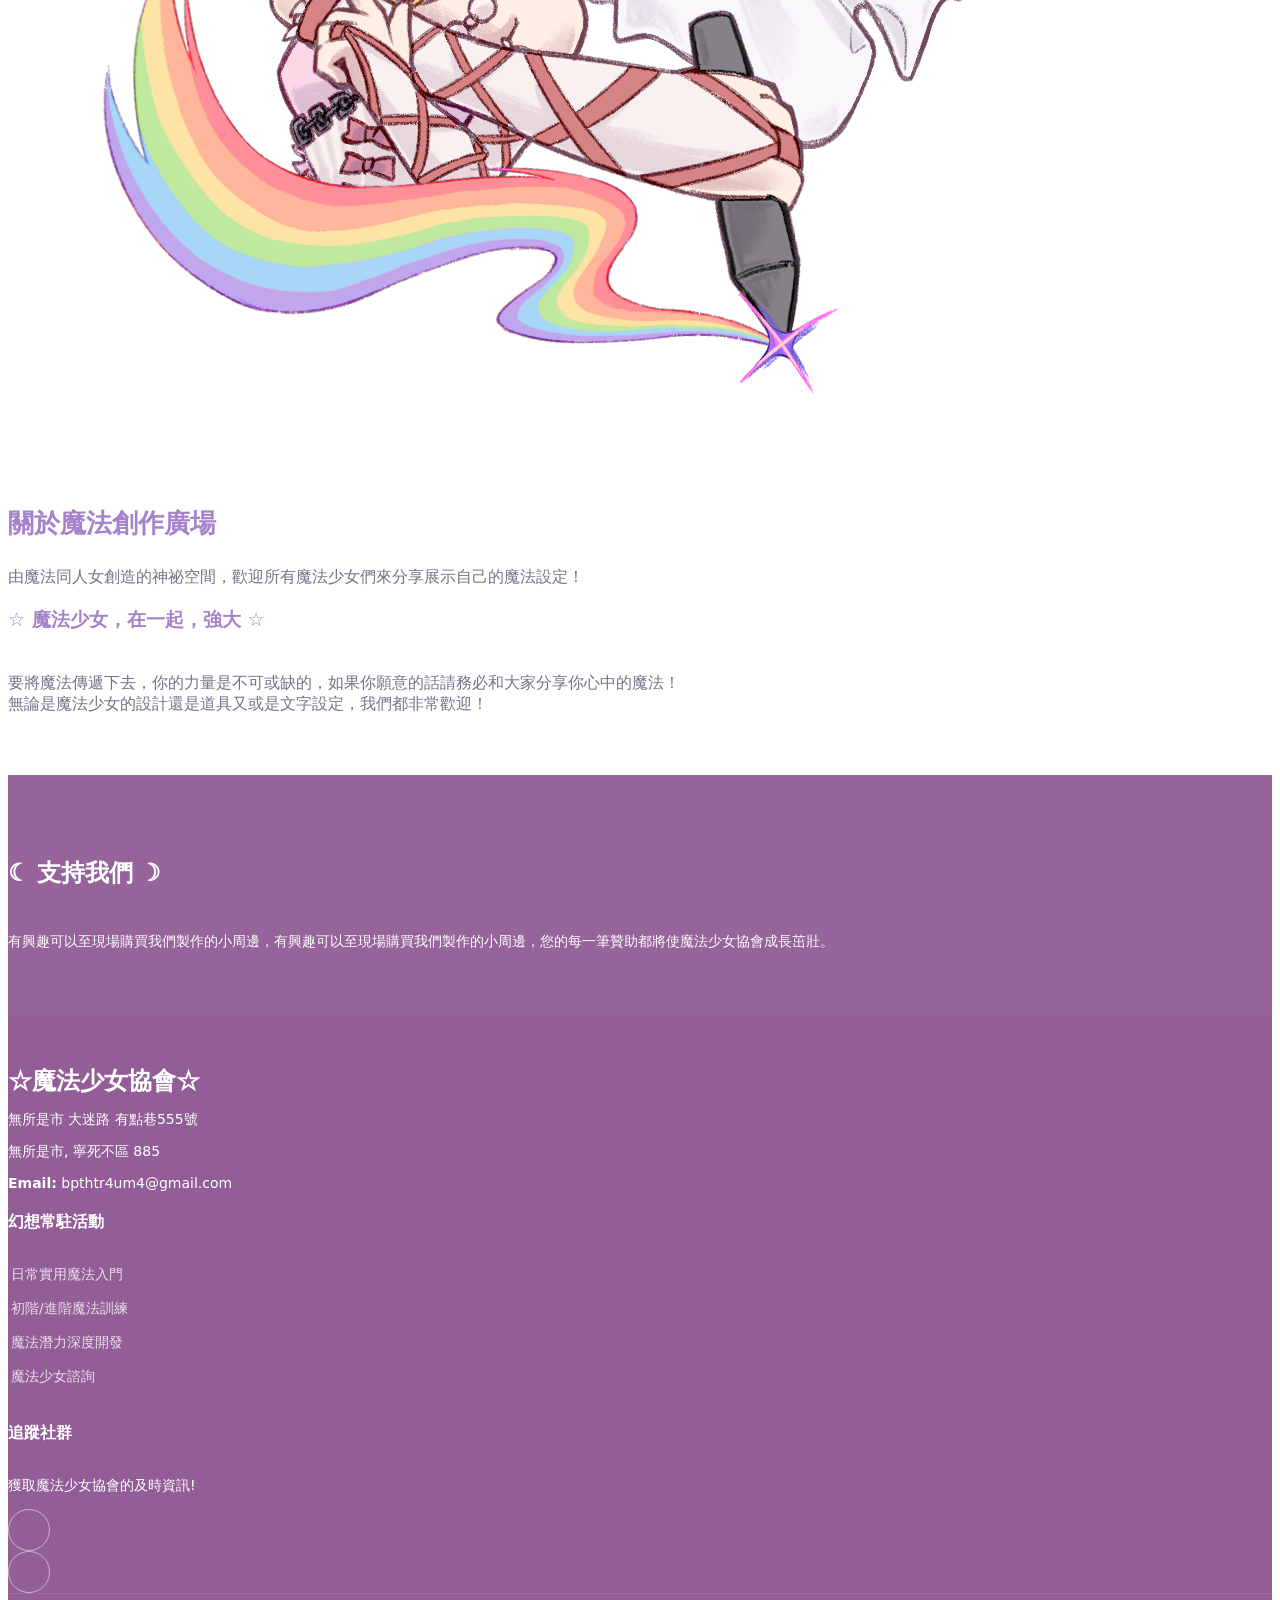
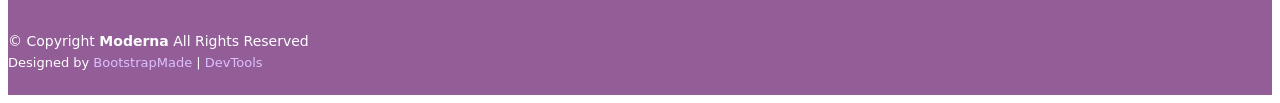
==== commit 7bf5a812: "Add files via upload" ====
--- a/index.html
+++ b/index.html
@@ -322,7 +322,7 @@
             </p>
             <div style="margin-top: 40px;"></div>
             <p class="fst-italic">
-              要將魔法傳遞下去，你的力量是不可或缺的，如果你願意的話請務必和大家分享你心中的麼法！
+              要將魔法傳遞下去，你的力量是不可或缺的，如果你願意的話請務必和大家分享你心中的魔法！
               <br>無論是魔法少女的設計還是道具又或是文字設定，我們都非常歡迎！
             </p>
           </div>
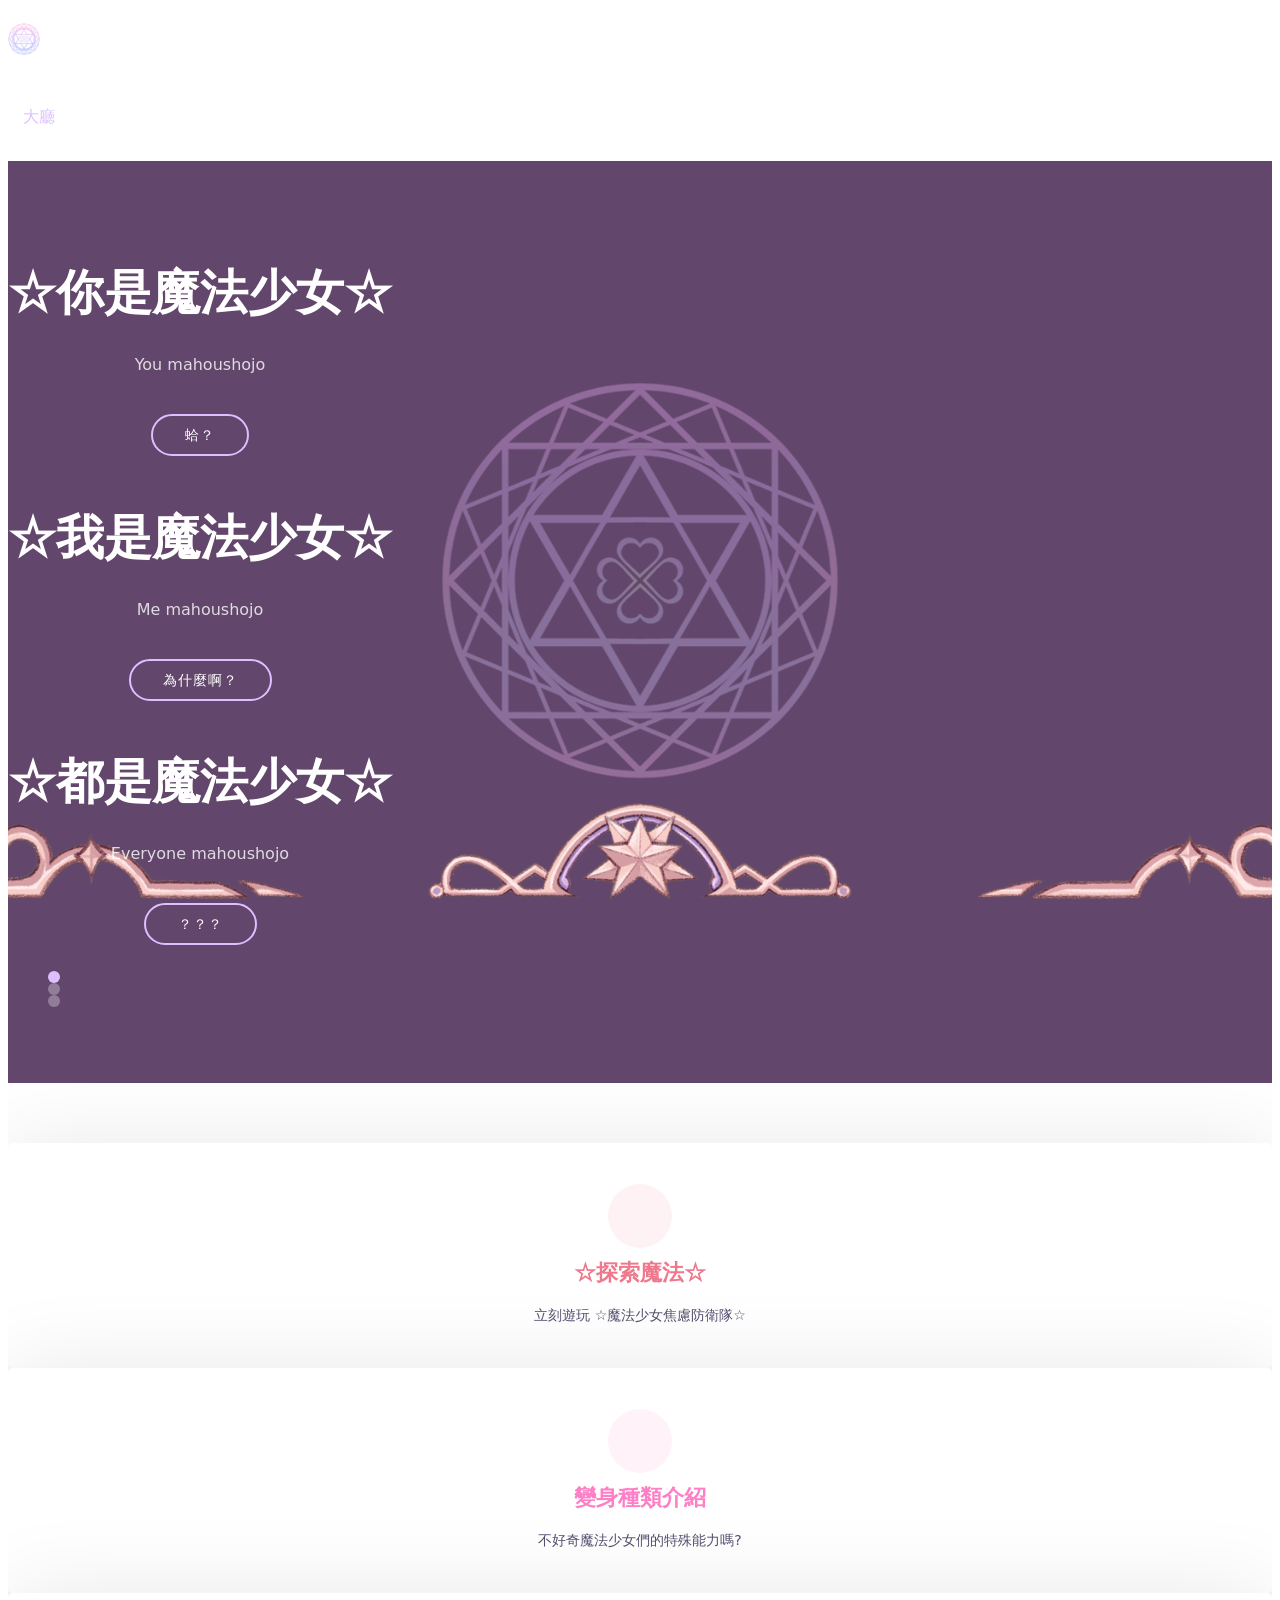
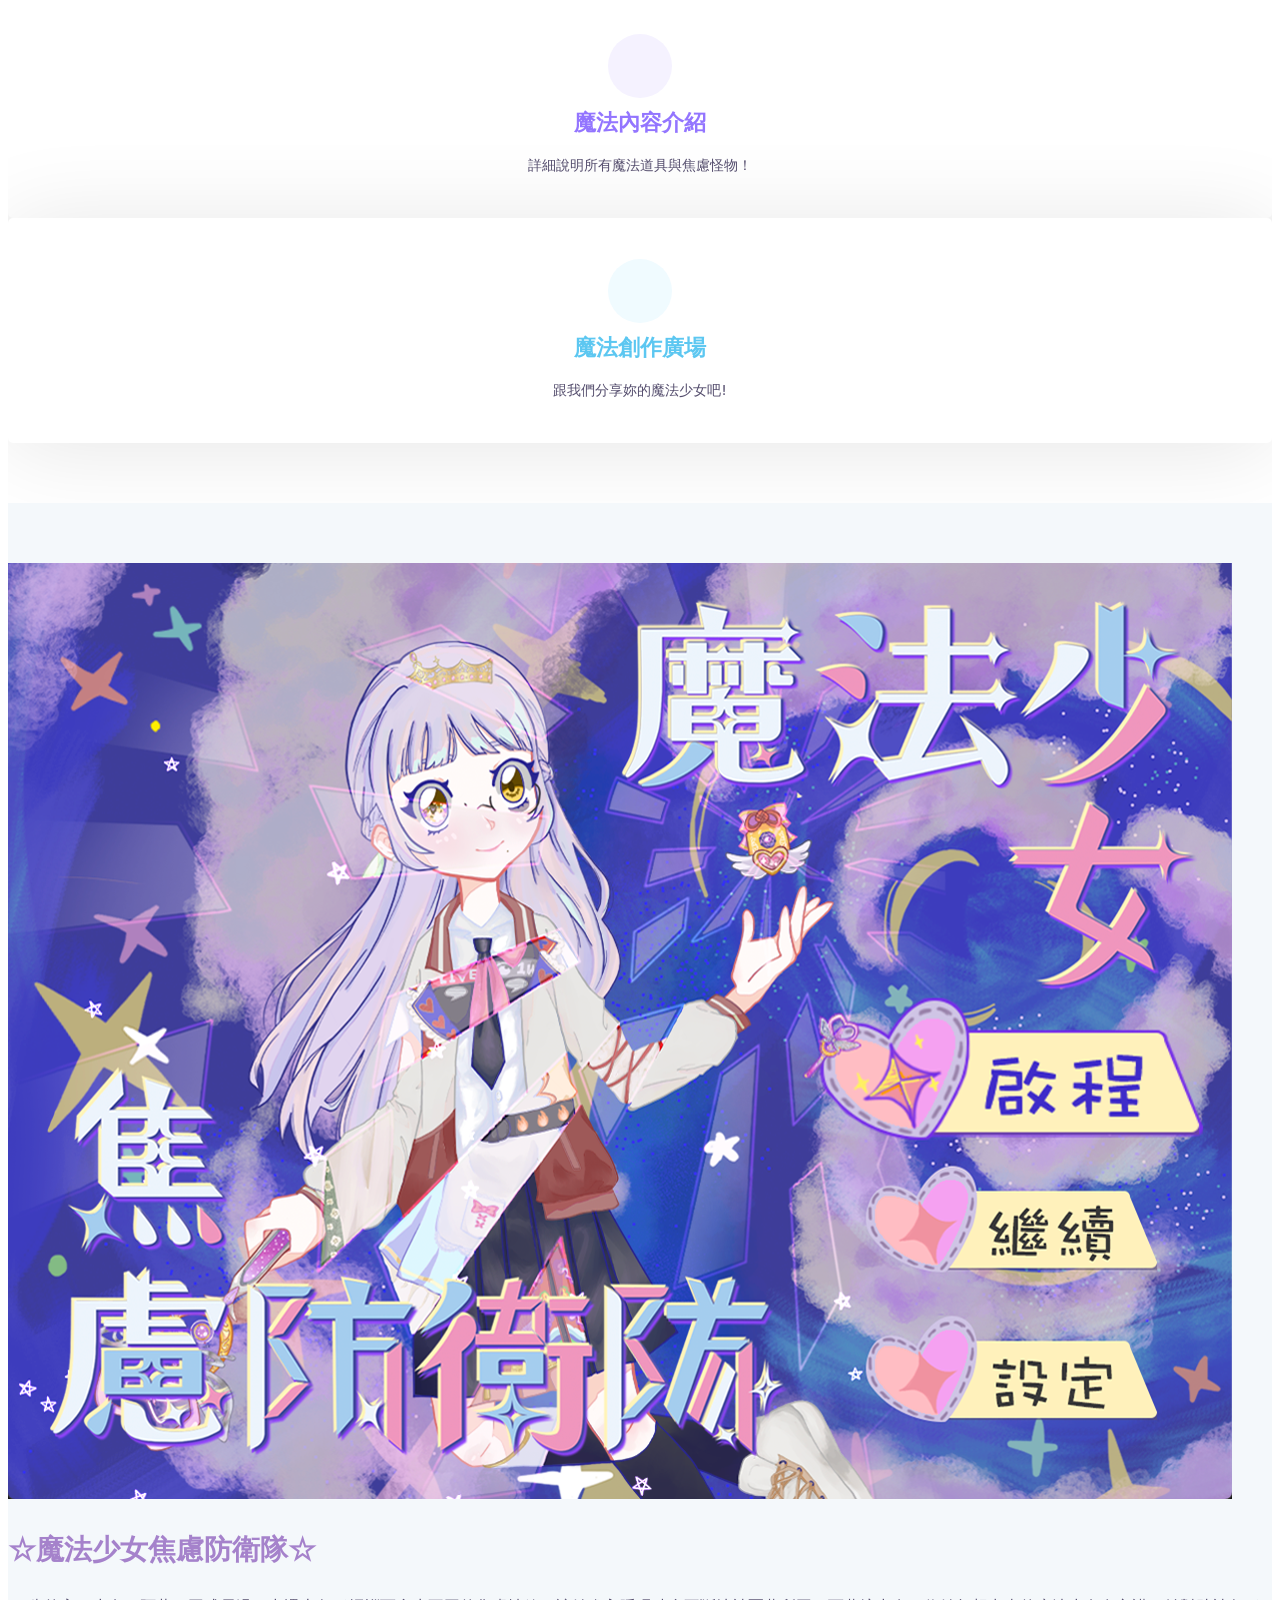
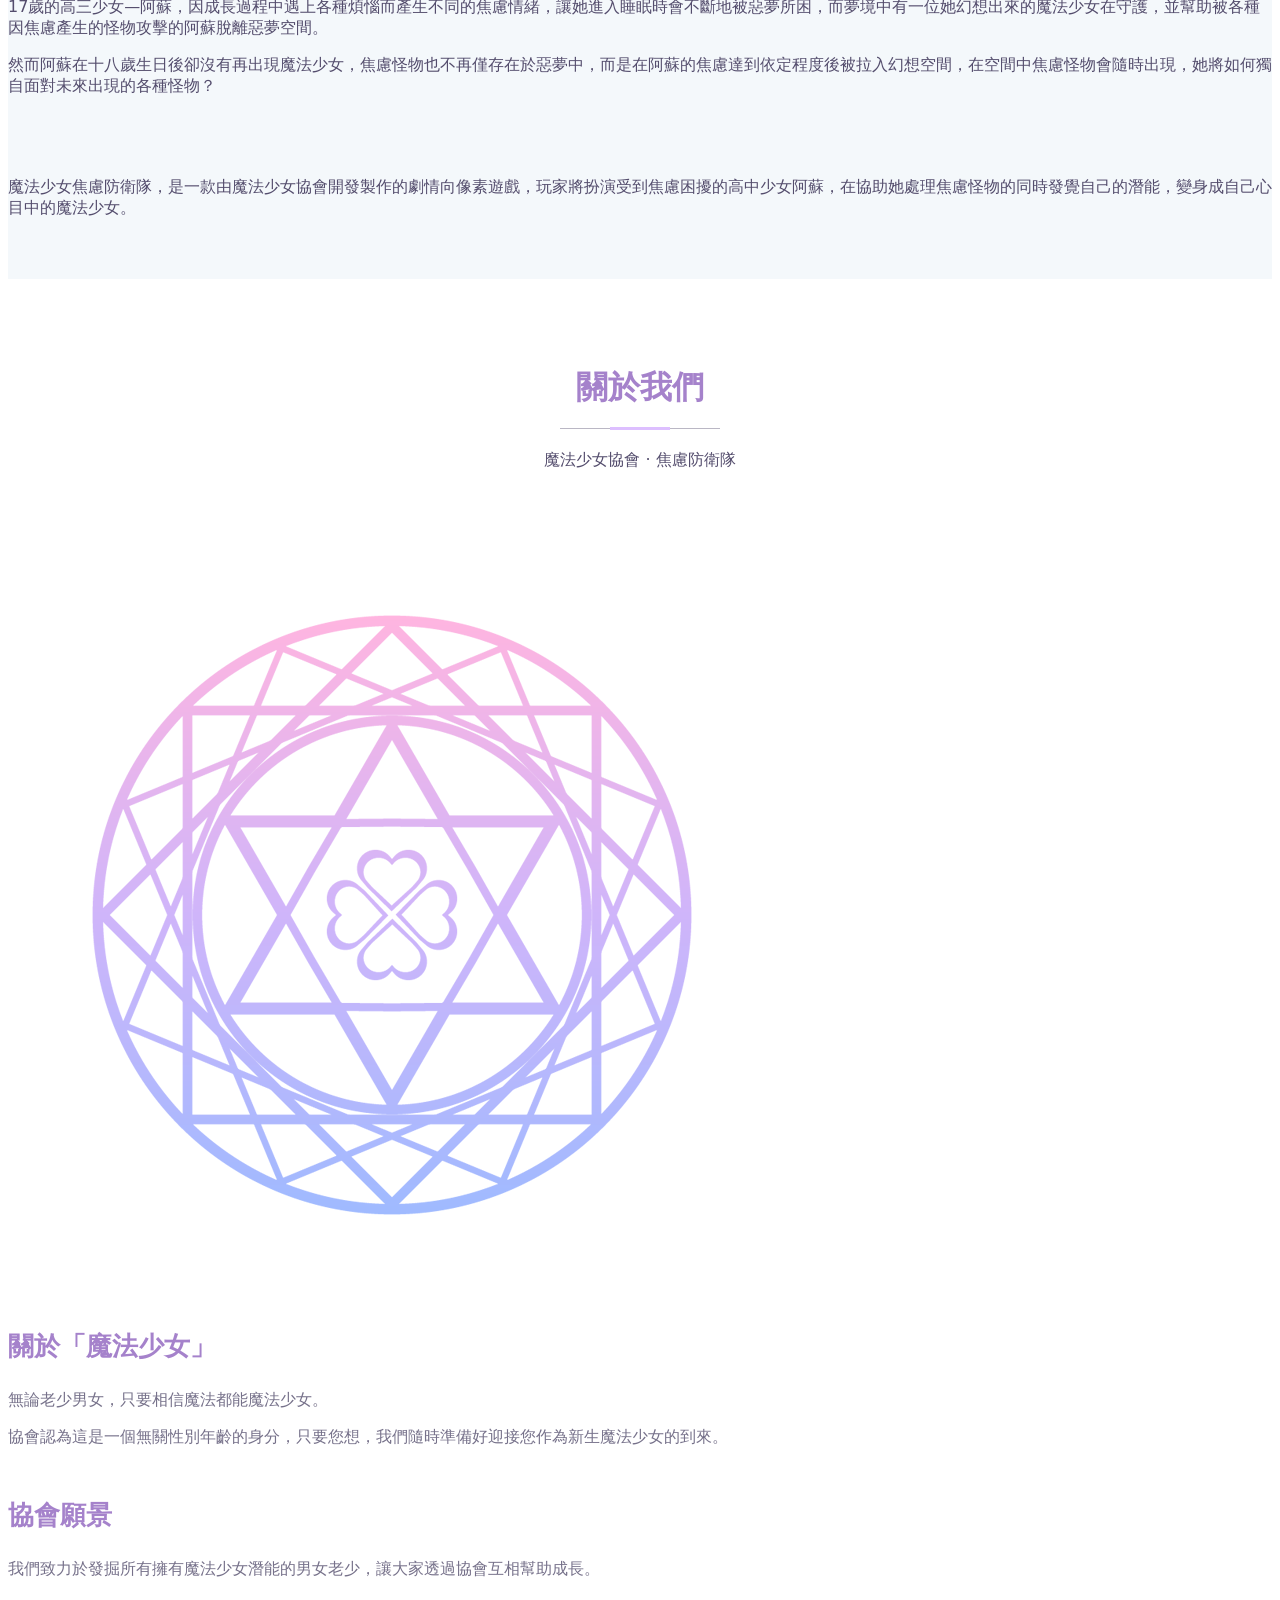
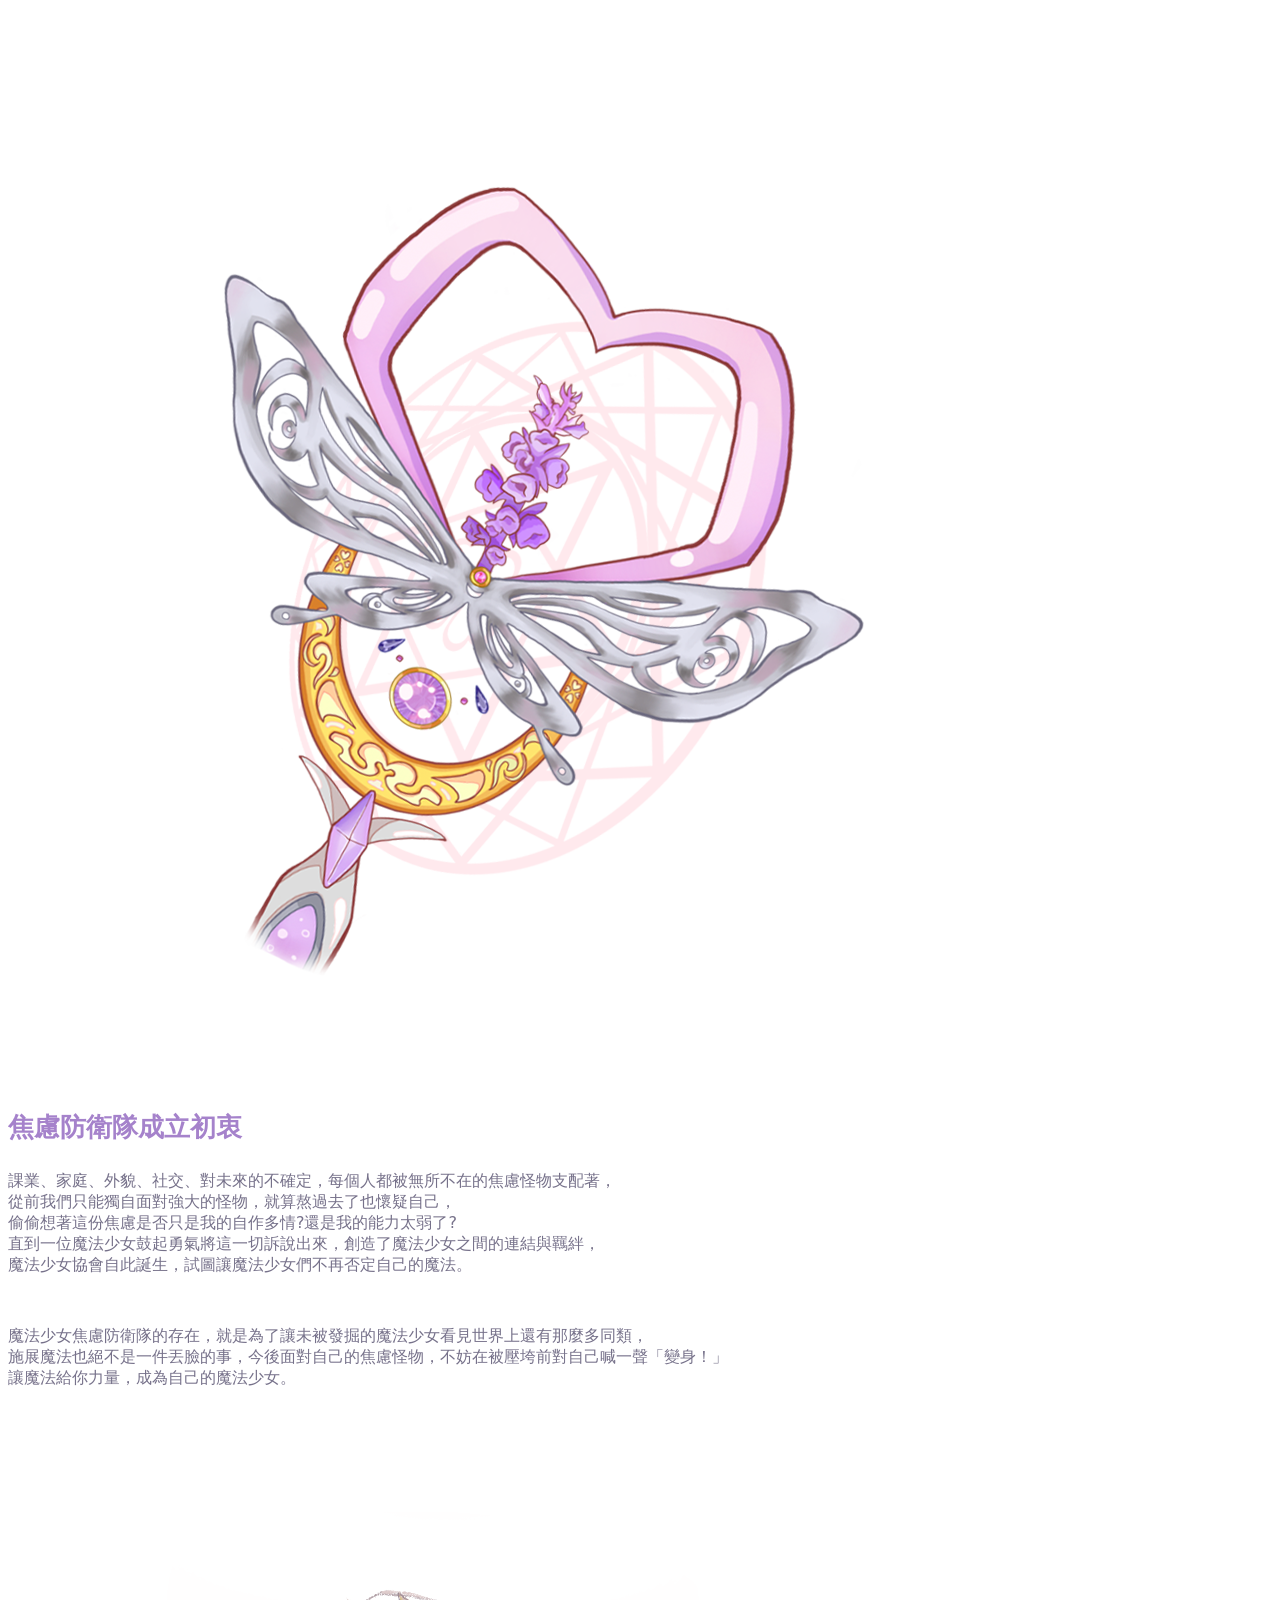
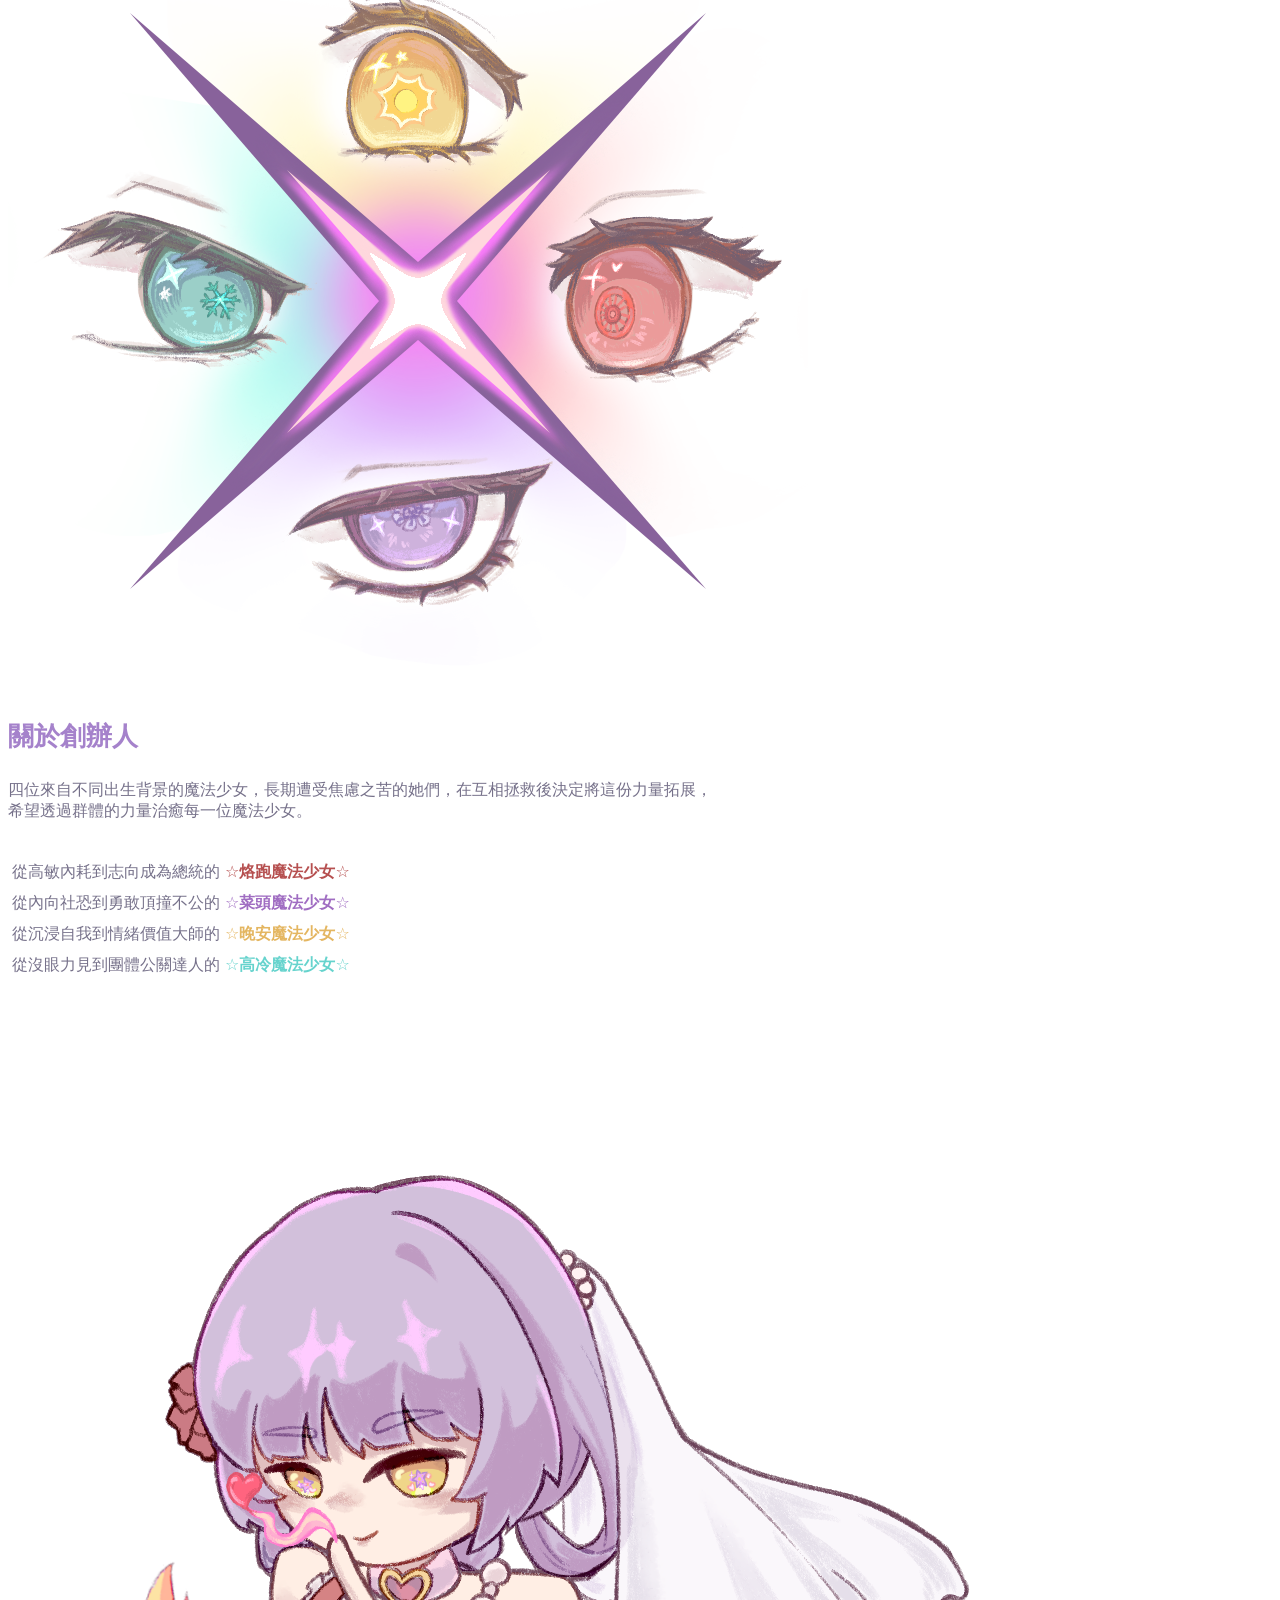
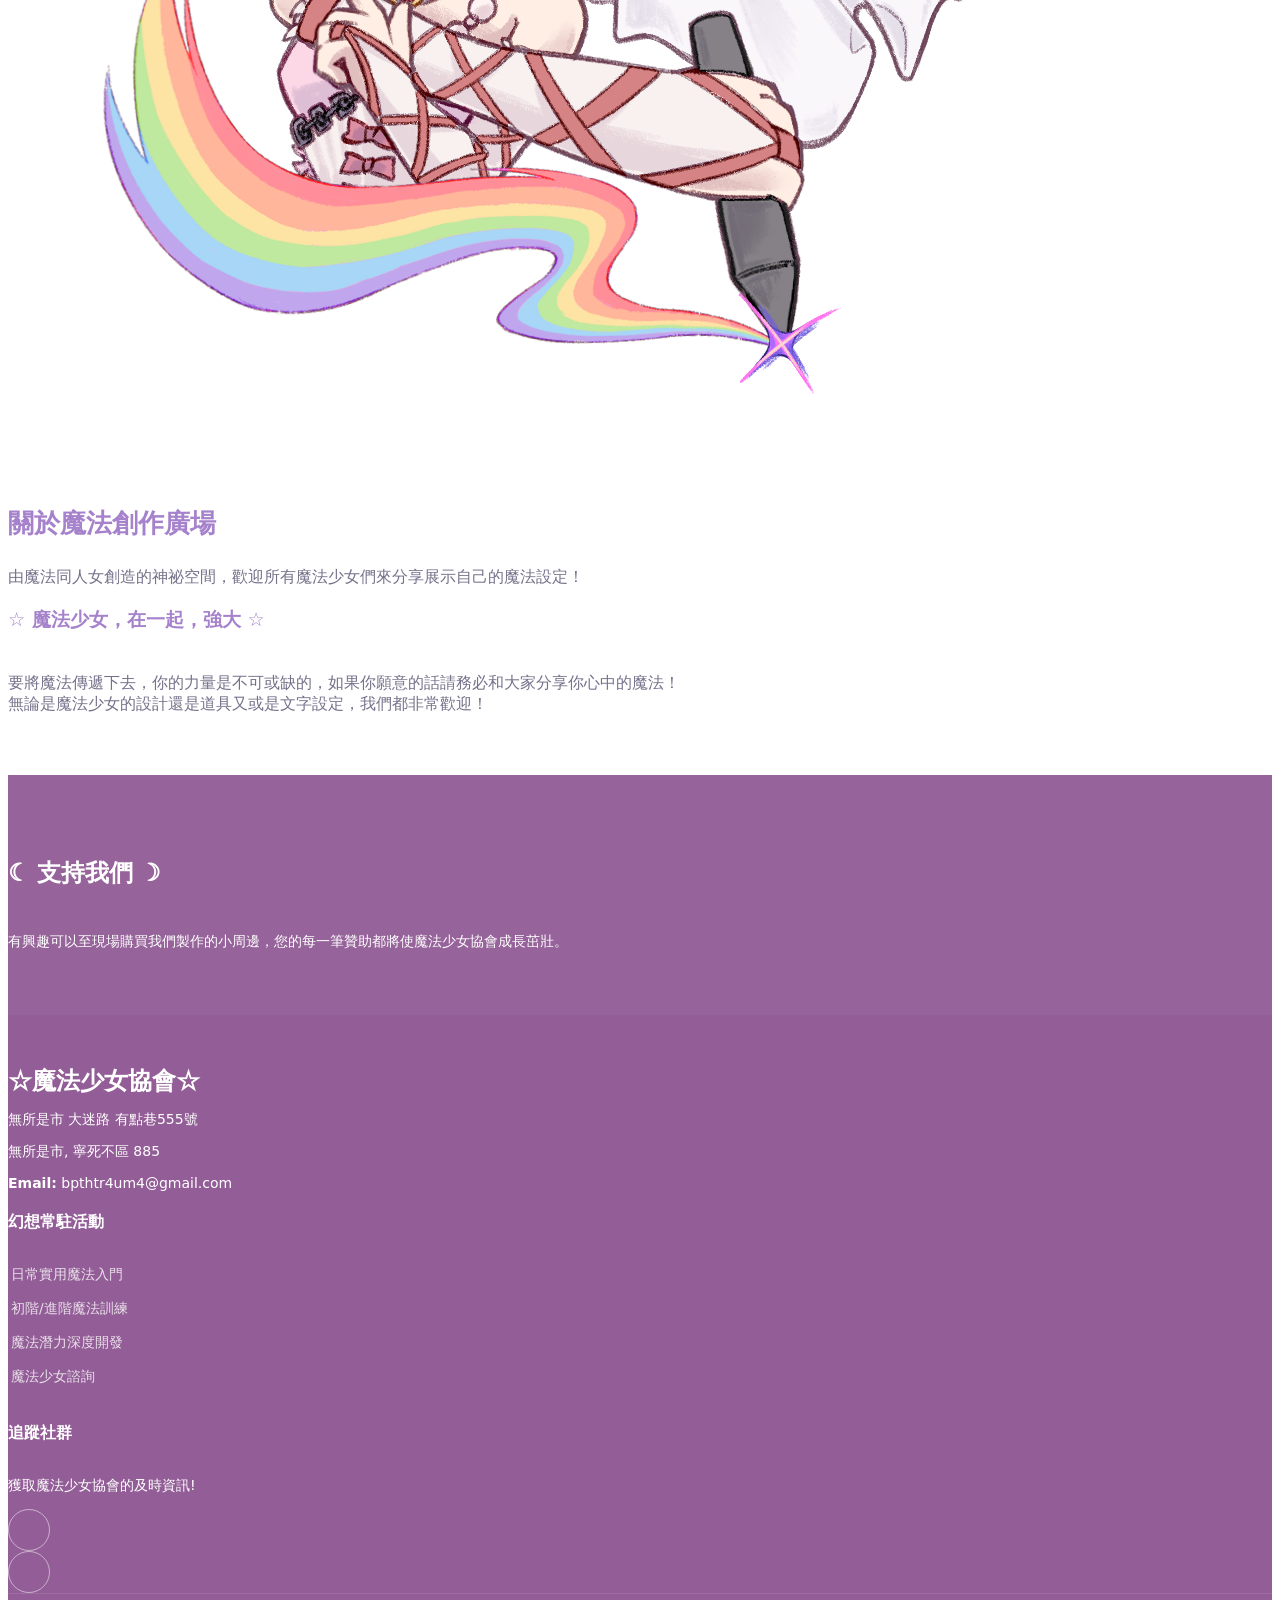
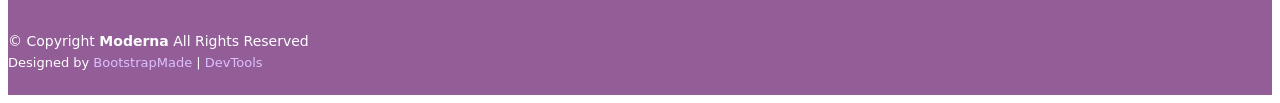
==== commit b01f29b2: "Add files via upload" ====
--- a/index.html
+++ b/index.html
@@ -341,7 +341,7 @@
         <div class="row justify-content-center text-center">
           <div class="col-lg-6">
             <h4 class="anim-title">☾ 支持我們 ☽</h4>
-            <p>有興趣可以至現場購買我們製作的小周邊，有興趣可以至現場購買我們製作的小周邊，您的每一筆贊助都將使魔法少女協會成長茁壯。</p>
+            <p>有興趣可以至現場購買我們製作的小周邊，您的每一筆贊助都將使魔法少女協會成長茁壯。</p>
             <!--(這邊是原先拿來訂閱的功能)
             <form action="forms/newsletter.php" method="post" class="php-email-form">
               <div class="newsletter-form"><input type="email" name="email"><input type="submit" value="Subscribe"></div>
--- a/assets/css/main.css
+++ b/assets/css/main.css
@@ -89,14 +89,16 @@
 
 /* PHP Email Form Messages
 ------------------------------*/
+/* 老師這段 CSS 的意思是：把報錯盒子的高度、內距、字體全部榨乾歸零，徹底消滅大紅色區塊！ */
 .php-email-form .error-message {
-  display: none;
-  background: #df1529;
-  color: #ffffff;
-  text-align: left;
-  padding: 15px;
-  margin-bottom: 24px;
-  font-weight: 600;
+  display: none !important;
+  visibility: hidden !important;
+  opacity: 0 !important;
+  height: 0 !important;
+  padding: 0 !important;
+  margin: 0 !important;
+  border: none !important;
+  font-size: 0 !important;
 }
 
 .php-email-form .sent-message {
@@ -2717,3 +2719,34 @@
     animation: color-loop 5s linear infinite !important;
     font-weight: bold !important;
 }
+
+/* =================================================== */
+/* 🔮 魔法通訊表單優化控制台 */
+/* =================================================== */
+
+/* 1. 修正發送按鈕貼近下緣的問題 */
+.php-email-form {
+    padding-bottom: 40px !important; /* 👈 在方框底部墊出 40px 的隱形厚度，讓按鈕與方框下緣有漂亮的呼吸空間 */
+}
+
+/* 2. 修改輸入框「已經打進去的字」與「邊框」的顏色 */
+.php-email-form input, 
+.php-email-form textarea {
+    color: #563075 !important;           /* ✍️ 玩家打字時的顏色：改成純白色（更清晰） */
+    background: rgba(255, 255, 255, 0.05) !important; /* 輸入框底色：微透明白，襯托深紫背景 */
+    border: 1px solid #a582cb !important; /* 🎨 輸入框預設邊框：改成淡淡的粉紫色線條 */
+}
+
+/* 3. 當玩家點擊輸入框（選取狀態）時，讓邊框發光 */
+.php-email-form input:focus, 
+.php-email-form textarea:focus {
+    border-color: #ddbfff !important;     /* 邊框變妳最愛的粉紅色 */
+    box-shadow: 0 0 10px rgba(255, 176, 251, 0.5) !important; /* 帶有一圈溫柔的粉色霓虹發光 */
+}
+
+/* 4. 修改輸入框內的「預設說明字 (Placeholder)」顏色 */
+.php-email-form input::placeholder, 
+.php-email-form textarea::placeholder {
+    color: #a582cb !important;           /* 💭 預設灰色字改成「粉紫色」，與整體世界觀更融合 */
+    opacity: 0.8 !important;             /* 稍微帶有一點透明度 */
+}
